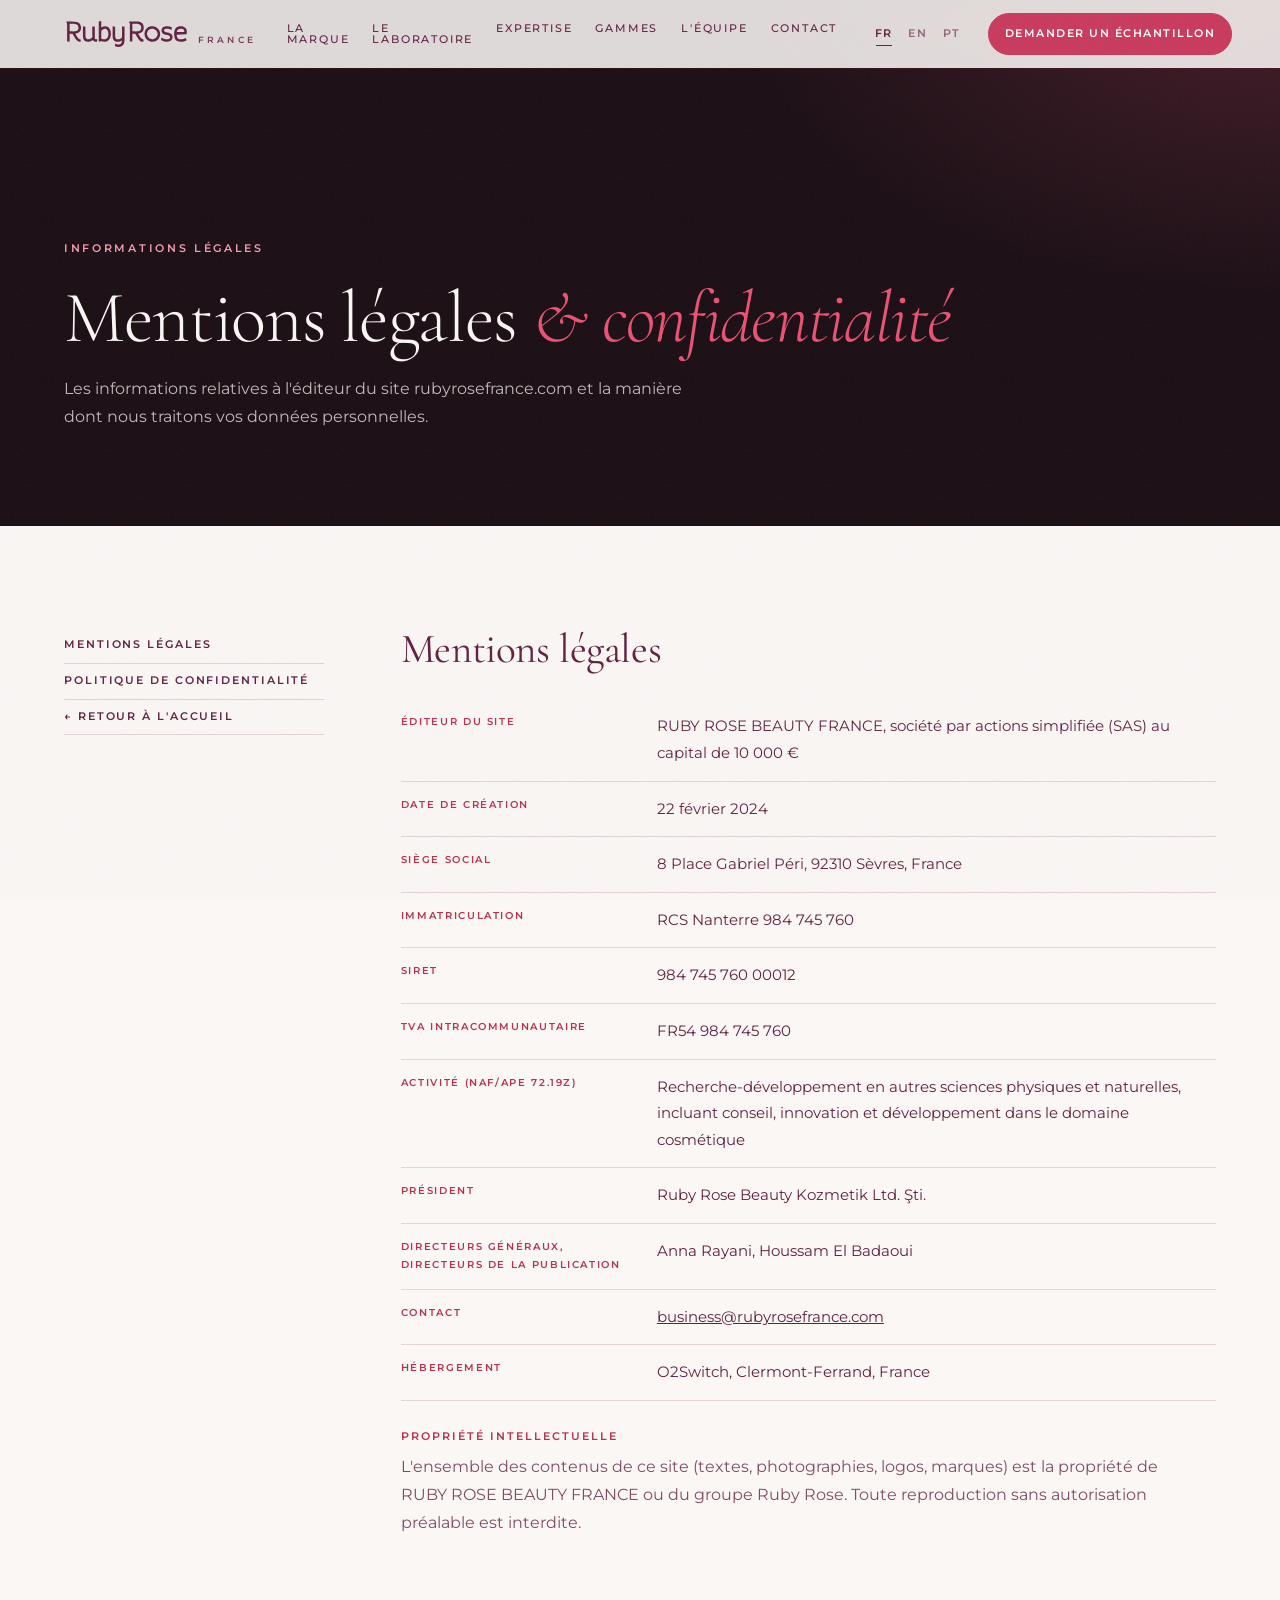
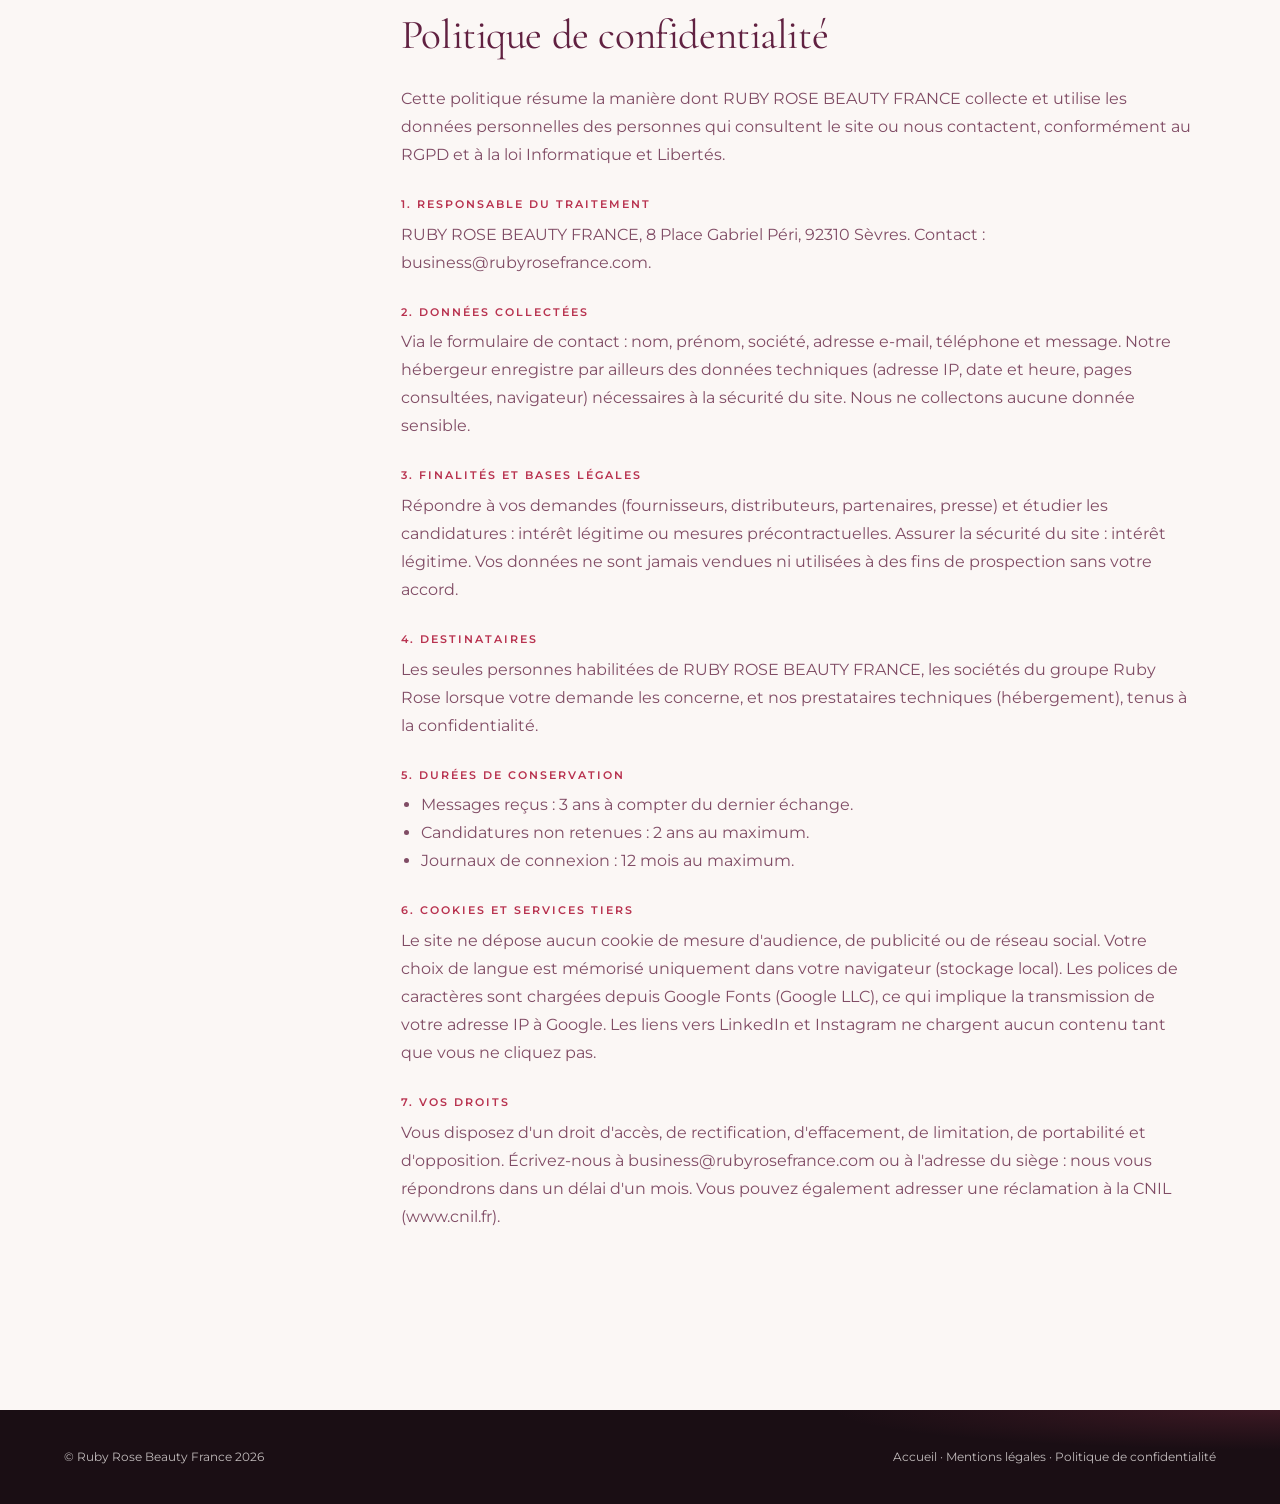
==== rubyrose-site/mentions-legales.html @ e25e4b6f "Ruby Rose France için premium, çok dilli tanıtım sitesi eklendi - Tek sayfa, uzun kaydırmalı ana say" ====
<!doctype html>
<html lang="fr">
<head>
<meta charset="utf-8">
<meta name="viewport" content="width=device-width, initial-scale=1">
<title data-i18n="lg.metaTitle">Mentions légales &amp; confidentialité — Ruby Rose France</title>
<meta name="description" data-i18n-attr="content:lg.metaDesc" content="Mentions légales et politique de confidentialité de RUBY ROSE BEAUTY FRANCE SAS, 8 Place Gabriel Péri, 92310 Sèvres.">
<meta name="theme-color" content="#1A0E14">
<link rel="icon" type="image/png" href="assets/img/favicon.png">
<link rel="preconnect" href="https://fonts.googleapis.com">
<link rel="preconnect" href="https://fonts.gstatic.com" crossorigin>
<link rel="stylesheet" href="https://fonts.googleapis.com/css2?family=Cormorant+Garamond:ital,wght@0,300;0,400;0,500;1,300;1,400;1,500&amp;family=Montserrat:wght@400;500;600;700&amp;display=swap">
<link rel="stylesheet" href="assets/css/style.css">
<script>document.documentElement.classList.add('js','is-loaded')</script>
<script defer src="assets/js/main.js"></script>
</head>
<body class="page-legal">
<a class="skip" href="#main" data-i18n="ui.skip">Aller au contenu</a>
<div class="progress" aria-hidden="true"><span></span></div>

<header class="nav is-solid" id="nav">
  <div class="nav__inner">
    <a class="nav__logo" href="index.html" aria-label="Ruby Rose France — accueil" data-i18n-attr="aria-label:ui.home">
      <span class="logo" aria-hidden="true"></span><span class="nav__fr">France</span>
    </a>
    <nav class="nav__links" aria-label="Navigation principale" data-i18n-attr="aria-label:ui.mainnav">
      <ul>
        <li><a href="index.html#marque" data-i18n="nav.brand">La marque</a></li>
        <li><a href="index.html#laboratoire" data-i18n="nav.lab">Le laboratoire</a></li>
        <li><a href="index.html#expertise" data-i18n="nav.expertise">Expertise</a></li>
        <li><a href="index.html#classic" data-i18n="nav.ranges">Gammes</a></li>
        <li><a href="index.html#equipe" data-i18n="nav.team">L'équipe</a></li>
        <li><a href="index.html#contact" data-i18n="nav.contact">Contact</a></li>
      </ul>
    </nav>
    <div class="nav__tools">
      <div class="lang" role="group" aria-label="Langue" data-i18n-attr="aria-label:ui.lang">
        <button type="button" data-lang="fr" aria-pressed="true" lang="fr">FR</button>
        <button type="button" data-lang="en" aria-pressed="false" lang="en">EN</button>
        <button type="button" data-lang="pt" aria-pressed="false" lang="pt">PT</button>
      </div>
      <a class="btn btn--sm nav__cta" href="index.html#contact"><span data-i18n="nav.cta">Demander un échantillon</span></a>
      <button class="burger" type="button" aria-expanded="false" aria-controls="menu" aria-label="Ouvrir le menu" data-i18n-attr="aria-label:ui.open"><span></span><span></span></button>
    </div>
  </div>
</header>

<div class="menu" id="menu" aria-label="Menu" role="dialog" aria-modal="true">
  <div class="menu__inner">
    <ol class="menu__links">
      <li><a href="index.html#marque"><small>01</small><span data-i18n="nav.brand">La marque</span></a></li>
      <li><a href="index.html#laboratoire"><small>02</small><span data-i18n="nav.lab">Le laboratoire</span></a></li>
      <li><a href="index.html#expertise"><small>03</small><span data-i18n="nav.expertise">Expertise</span></a></li>
      <li><a href="index.html#classic"><small>04</small><span data-i18n="nav.ranges">Gammes</span></a></li>
      <li><a href="index.html#equipe"><small>05</small><span data-i18n="nav.team">L'équipe</span></a></li>
      <li><a href="index.html#contact"><small>06</small><span data-i18n="nav.contact">Contact</span></a></li>
    </ol>
    <div class="menu__foot">
      <div class="lang lang--menu" role="group" aria-label="Langue" data-i18n-attr="aria-label:ui.lang">
        <button type="button" data-lang="fr" aria-pressed="true" lang="fr">FR</button>
        <button type="button" data-lang="en" aria-pressed="false" lang="en">EN</button>
        <button type="button" data-lang="pt" aria-pressed="false" lang="pt">PT</button>
      </div>
      <p class="menu__addr">8 Place Gabriel Péri, 92310 Sèvres<br><a href="mailto:business@rubyrosefrance.com">business@rubyrosefrance.com</a></p>
    </div>
  </div>
</div>

<main id="main">
  <section class="legal-hero" aria-labelledby="lg-title">
    <div class="container">
      <p class="eyebrow eyebrow--light" data-i18n="lg.eyebrow">Informations légales</p>
      <h1 class="h2" id="lg-title" data-i18n="lg.title">Mentions légales <em>&amp; confidentialité</em></h1>
      <p data-i18n="lg.intro">Les informations relatives à l'éditeur du site rubyrosefrance.com et la manière dont nous traitons vos données personnelles.</p>
    </div>
  </section>

  <div class="container legal">
    <nav class="legal__toc" aria-label="Sommaire" data-i18n-attr="aria-label:lg.toc">
      <a href="#mentions" data-i18n="lg.s1">Mentions légales</a>
      <a href="#confidentialite" data-i18n="lg.s2">Politique de confidentialité</a>
      <a href="index.html" data-i18n="lg.back">← Retour à l'accueil</a>
    </nav>
    <div class="legal__body">
      <section id="mentions" aria-labelledby="h-mentions">
        <h2 class="h3" id="h-mentions" data-i18n="lg.s1">Mentions légales</h2>
        <dl class="legal-dl">
          <div><dt data-i18n="lg.k.publisher">Éditeur du site</dt><dd data-i18n="lg.v.publisher">RUBY ROSE BEAUTY FRANCE, société par actions simplifiée (SAS) au capital de 10 000 €</dd></div>
          <div><dt data-i18n="lg.k.created">Date de création</dt><dd data-i18n="lg.v.created">22 février 2024</dd></div>
          <div><dt data-i18n="lg.k.hq">Siège social</dt><dd>8 Place Gabriel Péri, 92310 Sèvres, France</dd></div>
          <div><dt data-i18n="lg.k.rcs">Immatriculation</dt><dd data-i18n="lg.v.rcs">RCS Nanterre 984 745 760</dd></div>
          <div><dt>SIRET</dt><dd>984 745 760 00012</dd></div>
          <div><dt data-i18n="lg.k.vat">TVA intracommunautaire</dt><dd>FR54 984 745 760</dd></div>
          <div><dt data-i18n="lg.k.naf">Activité (NAF/APE 72.19Z)</dt><dd data-i18n="lg.v.naf">Recherche-développement en autres sciences physiques et naturelles, incluant conseil, innovation et développement dans le domaine cosmétique</dd></div>
          <div><dt data-i18n="lg.k.pres">Président</dt><dd>Ruby Rose Beauty Kozmetik Ltd. Şti.</dd></div>
          <div><dt data-i18n="lg.k.dir">Directeurs généraux, directeurs de la publication</dt><dd>Anna Rayani, Houssam El Badaoui</dd></div>
          <div><dt data-i18n="lg.k.contact">Contact</dt><dd><a href="mailto:business@rubyrosefrance.com">business@rubyrosefrance.com</a></dd></div>
          <div><dt data-i18n="lg.k.host">Hébergement</dt><dd>O2Switch, Clermont-Ferrand, France</dd></div>
        </dl>
        <h3 data-i18n="lg.ip.t">Propriété intellectuelle</h3>
        <p data-i18n="lg.ip">L'ensemble des contenus de ce site (textes, photographies, logos, marques) est la propriété de RUBY ROSE BEAUTY FRANCE ou du groupe Ruby Rose. Toute reproduction sans autorisation préalable est interdite.</p>
      </section>

      <section id="confidentialite" aria-labelledby="h-privacy">
        <h2 class="h3" id="h-privacy" data-i18n="lg.s2">Politique de confidentialité</h2>
        <p data-i18n="lg.p.intro">Cette politique résume la manière dont RUBY ROSE BEAUTY FRANCE collecte et utilise les données personnelles des personnes qui consultent le site ou nous contactent, conformément au RGPD et à la loi Informatique et Libertés.</p>
        <h3 data-i18n="lg.p1.t">1. Responsable du traitement</h3>
        <p data-i18n="lg.p1">RUBY ROSE BEAUTY FRANCE, 8 Place Gabriel Péri, 92310 Sèvres. Contact&nbsp;: business@rubyrosefrance.com.</p>
        <h3 data-i18n="lg.p2.t">2. Données collectées</h3>
        <p data-i18n="lg.p2">Via le formulaire de contact&nbsp;: nom, prénom, société, adresse e-mail, téléphone et message. Notre hébergeur enregistre par ailleurs des données techniques (adresse IP, date et heure, pages consultées, navigateur) nécessaires à la sécurité du site. Nous ne collectons aucune donnée sensible.</p>
        <h3 data-i18n="lg.p3.t">3. Finalités et bases légales</h3>
        <p data-i18n="lg.p3">Répondre à vos demandes (fournisseurs, distributeurs, partenaires, presse) et étudier les candidatures&nbsp;: intérêt légitime ou mesures précontractuelles. Assurer la sécurité du site&nbsp;: intérêt légitime. Vos données ne sont jamais vendues ni utilisées à des fins de prospection sans votre accord.</p>
        <h3 data-i18n="lg.p4.t">4. Destinataires</h3>
        <p data-i18n="lg.p4">Les seules personnes habilitées de RUBY ROSE BEAUTY FRANCE, les sociétés du groupe Ruby Rose lorsque votre demande les concerne, et nos prestataires techniques (hébergement), tenus à la confidentialité.</p>
        <h3 data-i18n="lg.p5.t">5. Durées de conservation</h3>
        <ul>
          <li data-i18n="lg.p5a">Messages reçus&nbsp;: 3 ans à compter du dernier échange.</li>
          <li data-i18n="lg.p5b">Candidatures non retenues&nbsp;: 2 ans au maximum.</li>
          <li data-i18n="lg.p5c">Journaux de connexion&nbsp;: 12 mois au maximum.</li>
        </ul>
        <h3 data-i18n="lg.p6.t">6. Cookies et services tiers</h3>
        <p data-i18n="lg.p6">Le site ne dépose aucun cookie de mesure d'audience, de publicité ou de réseau social. Votre choix de langue est mémorisé uniquement dans votre navigateur (stockage local). Les polices de caractères sont chargées depuis Google Fonts (Google LLC), ce qui implique la transmission de votre adresse IP à Google. Les liens vers LinkedIn et Instagram ne chargent aucun contenu tant que vous ne cliquez pas.</p>
        <h3 data-i18n="lg.p7.t">7. Vos droits</h3>
        <p data-i18n="lg.p7">Vous disposez d'un droit d'accès, de rectification, d'effacement, de limitation, de portabilité et d'opposition. Écrivez-nous à business@rubyrosefrance.com ou à l'adresse du siège&nbsp;: nous vous répondrons dans un délai d'un mois. Vous pouvez également adresser une réclamation à la CNIL (www.cnil.fr).</p>
      </section>
    </div>
  </div>
</main>

<footer class="footer footer--min dark">
  <div class="container">
    <div class="footer__legal">
      <p>© Ruby Rose Beauty France 2026</p>
      <p><a href="index.html" data-i18n="lg.home">Accueil</a> · <a href="#mentions" data-i18n="ft.legal">Mentions légales</a> · <a href="#confidentialite" data-i18n="ct.privacy">Politique de confidentialité</a></p>
    </div>
  </div>
</footer>

<script type="application/json" id="i18n">
{"fr":{"ui.close":"Fermer le menu"},"en":{"ui.skip":"Skip to content","ui.home":"Ruby Rose France — home","ui.mainnav":"Main navigation","ui.lang":"Language","ui.open":"Open menu","ui.close":"Close menu","nav.brand":"The brand","nav.lab":"The laboratory","nav.expertise":"Expertise","nav.ranges":"Ranges","nav.team":"The team","nav.contact":"Contact","nav.cta":"Request a sample","ft.legal":"Legal notice","ct.privacy":"Privacy policy","lg.metaTitle":"Legal notice & privacy — Ruby Rose France","lg.metaDesc":"Legal notice and privacy policy of RUBY ROSE BEAUTY FRANCE SAS, 8 Place Gabriel Péri, 92310 Sèvres, France.","lg.eyebrow":"Legal information","lg.title":"Legal notice <em>&amp; privacy<\/em>","lg.intro":"Information about the publisher of rubyrosefrance.com and how we process your personal data.","lg.toc":"Contents","lg.s1":"Legal notice","lg.s2":"Privacy policy","lg.back":"← Back to home","lg.home":"Home","lg.k.publisher":"Website publisher","lg.v.publisher":"RUBY ROSE BEAUTY FRANCE, simplified joint-stock company (SAS) with share capital of €10,000","lg.k.created":"Date of incorporation","lg.v.created":"22 February 2024","lg.k.hq":"Registered office","lg.k.rcs":"Registration","lg.v.rcs":"Nanterre Trade and Companies Register (RCS) 984 745 760","lg.k.vat":"EU VAT number","lg.k.naf":"Activity (NAF/APE 72.19Z)","lg.v.naf":"Research and development in other physical and natural sciences, including consulting, innovation and development in the cosmetics field","lg.k.pres":"President","lg.k.dir":"Managing directors, publication directors","lg.k.contact":"Contact","lg.k.host":"Hosting","lg.ip.t":"Intellectual property","lg.ip":"All content on this website (texts, photographs, logos, trademarks) is the property of RUBY ROSE BEAUTY FRANCE or the Ruby Rose group. Any reproduction without prior authorisation is prohibited.","lg.p.intro":"This policy summarises how RUBY ROSE BEAUTY FRANCE collects and uses the personal data of people who visit the website or contact us, in accordance with the GDPR and the French Data Protection Act.","lg.p1.t":"1. Data controller","lg.p1":"RUBY ROSE BEAUTY FRANCE, 8 Place Gabriel Péri, 92310 Sèvres, France. Contact: business@rubyrosefrance.com.","lg.p2.t":"2. Data collected","lg.p2":"Through the contact form: last name, first name, company, email address, phone number and message. Our host also records technical data (IP address, date and time, pages viewed, browser) needed for website security. We do not collect any sensitive data.","lg.p3.t":"3. Purposes and legal bases","lg.p3":"Answering your enquiries (suppliers, distributors, partners, press) and reviewing applications: legitimate interest or pre-contractual measures. Keeping the website secure: legitimate interest. Your data is never sold or used for marketing without your consent.","lg.p4.t":"4. Recipients","lg.p4":"Only authorised staff of RUBY ROSE BEAUTY FRANCE, Ruby Rose group companies when your enquiry concerns them, and our technical service providers (hosting), all bound by confidentiality.","lg.p5.t":"5. Retention periods","lg.p5a":"Messages received: 3 years from our last exchange.","lg.p5b":"Unsuccessful applications: 2 years maximum.","lg.p5c":"Connection logs: 12 months maximum.","lg.p6.t":"6. Cookies and third-party services","lg.p6":"The website sets no analytics, advertising or social-media cookies. Your language choice is stored only in your browser (local storage). Fonts are loaded from Google Fonts (Google LLC), which means your IP address is sent to Google. Links to LinkedIn and Instagram load no content until you click them.","lg.p7.t":"7. Your rights","lg.p7":"You have the right to access, rectify, erase, restrict, port and object to the processing of your data. Write to us at business@rubyrosefrance.com or at our registered office: we will reply within one month. You may also lodge a complaint with the CNIL (www.cnil.fr)."},"pt":{"ui.skip":"Ir para o conteúdo","ui.home":"Ruby Rose France — início","ui.mainnav":"Navegação principal","ui.lang":"Idioma","ui.open":"Abrir o menu","ui.close":"Fechar o menu","nav.brand":"A marca","nav.lab":"O laboratório","nav.expertise":"Expertise","nav.ranges":"Linhas","nav.team":"A equipe","nav.contact":"Contato","nav.cta":"Solicitar uma amostra","ft.legal":"Aviso legal","ct.privacy":"Política de privacidade","lg.metaTitle":"Aviso legal e privacidade — Ruby Rose France","lg.metaDesc":"Aviso legal e política de privacidade da RUBY ROSE BEAUTY FRANCE SAS, 8 Place Gabriel Péri, 92310 Sèvres, França.","lg.eyebrow":"Informações legais","lg.title":"Aviso legal <em>&amp; privacidade<\/em>","lg.intro":"Informações sobre o editor do site rubyrosefrance.com e sobre como tratamos seus dados pessoais.","lg.toc":"Sumário","lg.s1":"Aviso legal","lg.s2":"Política de privacidade","lg.back":"← Voltar ao início","lg.home":"Início","lg.k.publisher":"Editor do site","lg.v.publisher":"RUBY ROSE BEAUTY FRANCE, sociedade por ações simplificada (SAS) com capital social de 10.000 €","lg.k.created":"Data de constituição","lg.v.created":"22 de fevereiro de 2024","lg.k.hq":"Sede social","lg.k.rcs":"Registro","lg.v.rcs":"RCS de Nanterre 984 745 760","lg.k.vat":"IVA intracomunitário","lg.k.naf":"Atividade (NAF/APE 72.19Z)","lg.v.naf":"Pesquisa e desenvolvimento em outras ciências físicas e naturais, incluindo consultoria, inovação e desenvolvimento na área cosmética","lg.k.pres":"Presidente","lg.k.dir":"Diretores-gerais, diretores de publicação","lg.k.contact":"Contato","lg.k.host":"Hospedagem","lg.ip.t":"Propriedade intelectual","lg.ip":"Todo o conteúdo deste site (textos, fotografias, logotipos, marcas) é de propriedade da RUBY ROSE BEAUTY FRANCE ou do grupo Ruby Rose. É proibida qualquer reprodução sem autorização prévia.","lg.p.intro":"Esta política resume como a RUBY ROSE BEAUTY FRANCE coleta e utiliza os dados pessoais das pessoas que visitam o site ou entram em contato conosco, em conformidade com o RGPD e a lei francesa de proteção de dados.","lg.p1.t":"1. Controlador dos dados","lg.p1":"RUBY ROSE BEAUTY FRANCE, 8 Place Gabriel Péri, 92310 Sèvres, França. Contato: business@rubyrosefrance.com.","lg.p2.t":"2. Dados coletados","lg.p2":"Pelo formulário de contato: sobrenome, nome, empresa, e-mail, telefone e mensagem. Nosso provedor de hospedagem também registra dados técnicos (endereço IP, data e hora, páginas visitadas, navegador) necessários à segurança do site. Não coletamos nenhum dado sensível.","lg.p3.t":"3. Finalidades e bases legais","lg.p3":"Responder às suas solicitações (fornecedores, distribuidores, parceiros, imprensa) e analisar candidaturas: interesse legítimo ou medidas pré-contratuais. Garantir a segurança do site: interesse legítimo. Seus dados nunca são vendidos nem usados para prospecção sem o seu consentimento.","lg.p4.t":"4. Destinatários","lg.p4":"Apenas as pessoas autorizadas da RUBY ROSE BEAUTY FRANCE, as empresas do grupo Ruby Rose quando a sua solicitação lhes disser respeito e nossos prestadores técnicos (hospedagem), sujeitos à confidencialidade.","lg.p5.t":"5. Prazos de conservação","lg.p5a":"Mensagens recebidas: 3 anos a partir da última troca.","lg.p5b":"Candidaturas não selecionadas: no máximo 2 anos.","lg.p5c":"Registros de conexão: no máximo 12 meses.","lg.p6.t":"6. Cookies e serviços de terceiros","lg.p6":"O site não utiliza cookies de medição de audiência, publicidade ou redes sociais. Sua escolha de idioma fica salva apenas no seu navegador (armazenamento local). As fontes são carregadas do Google Fonts (Google LLC), o que implica o envio do seu endereço IP ao Google. Os links para o LinkedIn e o Instagram não carregam nenhum conteúdo até que você clique.","lg.p7.t":"7. Seus direitos","lg.p7":"Você tem direito de acesso, retificação, exclusão, limitação, portabilidade e oposição. Escreva para business@rubyrosefrance.com ou para o endereço da sede: responderemos em até um mês. Você também pode apresentar uma reclamação à CNIL (www.cnil.fr)."}}
</script>
</body>
</html>
---- rubyrose-site/assets/css/style.css ----
/* Ruby Rose France — Le laboratoire de la couleur */
:root{
  --ivory:#FBF7F5;--paper:#fff;--blush:#F3DFE4;--blush-2:#FBF6F7;
  --plum:#612141;--night:#1A0E14;--rose:#EA5174;--rose-d:#C93A5E;--rose-dd:#B8324F;--rose-l:#F59AB0;--gold:#D8B48F;
  --ink:#612141;--ink-soft:#804C65;--line:rgba(97,33,65,.16);
  --on-dark:#FBF7F5;--on-dark-soft:rgba(251,247,245,.74);--line-dark:rgba(251,247,245,.16);
  --serif:"Cormorant Garamond","Cormorant",Georgia,"Times New Roman",serif;
  --sans:Montserrat,"Helvetica Neue",Arial,system-ui,sans-serif;
  --ease:cubic-bezier(.16,1,.3,1);--ease-io:cubic-bezier(.76,0,.24,1);
  --gut:clamp(20px,5vw,72px);--nav-h:84px;
  --shade:#D6A07B;
}
*,*::before,*::after{box-sizing:border-box}
html{font-variant-numeric:lining-nums;-webkit-text-size-adjust:100%;scroll-behavior:smooth;scroll-padding-top:72px}
body{margin:0;background:var(--ivory);color:var(--ink);font:400 1rem/1.75 var(--sans);-webkit-font-smoothing:antialiased;text-rendering:optimizeLegibility;overflow-x:hidden}
html.menu-open body{overflow:hidden}
img{display:block;max-width:100%;height:auto}
a{color:inherit}
p{margin:0 0 1.1em}
h1,h2,h3,h4{margin:0;font-weight:400}
ul,ol{margin:0;padding:0;list-style:none}
dl,dd,figure,blockquote{margin:0}
button{font:inherit;color:inherit;cursor:pointer}
::selection{background:var(--rose);color:#fff}
:focus-visible{outline:2px solid var(--rose-d);outline-offset:3px;border-radius:2px}
.dark :focus-visible,.plum :focus-visible,.hero :focus-visible,.menu :focus-visible,.nav:not(.is-solid) :focus-visible{outline-color:var(--rose-l)}
body::after{content:"";position:fixed;inset:0;pointer-events:none;z-index:95;opacity:.05;background-image:url("data:image/svg+xml,%3Csvg xmlns='http://www.w3.org/2000/svg' width='160' height='160'%3E%3Cfilter id='n'%3E%3CfeTurbulence type='fractalNoise' baseFrequency='.9' numOctaves='2' stitchTiles='stitch'/%3E%3C/filter%3E%3Crect width='100%25' height='100%25' filter='url(%23n)'/%3E%3C/svg%3E")}

.skip{position:fixed;left:16px;top:-80px;z-index:200;background:var(--plum);color:#fff;padding:12px 18px;font-weight:600;font-size:.85rem;text-decoration:none;transition:top .2s}
.skip:focus{top:16px}
.container{width:100%;max-width:1520px;margin-inline:auto;padding-inline:var(--gut)}
.section{padding-block:clamp(96px,12vw,190px)}
.section,.ranges,.footer,.marquee{overflow-x:clip}
.dark{background:var(--night);color:var(--on-dark)}
.plum{background:var(--plum);color:var(--on-dark)}
.dark p,.plum p{color:var(--on-dark-soft)}

/* Type */
.h2{font-family:var(--serif);font-weight:300;font-size:clamp(2.5rem,1.2rem + 4.2vw,5.6rem);line-height:1;letter-spacing:-.018em}
.h3{font-family:var(--serif);font-weight:400;font-size:clamp(1.8rem,1.3rem + 1.6vw,2.9rem);line-height:1.05;letter-spacing:-.01em}
.h2 em,.h3 em,.hero__title em,.footer__claim em{font-style:italic;color:var(--rose)}
.plum .h2 em,.plum .h3 em{color:var(--rose-l)}
.lead{font-size:clamp(1.05rem,.98rem + .35vw,1.24rem);line-height:1.7;color:var(--ink)}
.dark .lead,.plum .lead{color:var(--on-dark)}
.small{font-size:.86rem;color:var(--ink-soft)}
.eyebrow{display:flex;align-items:center;flex-wrap:wrap;gap:.9em;margin:0 0 1.6rem;font:600 .7rem/1.5 var(--sans);letter-spacing:.24em;text-transform:uppercase;color:var(--rose-d)}
.eyebrow .num{display:inline-flex;align-items:center;gap:.9em;font-variant-numeric:tabular-nums}
.eyebrow .num::after{content:"";width:34px;height:1px;background:currentColor;opacity:.6}
.eyebrow--light,.dark .eyebrow,.plum .eyebrow{color:var(--rose-l)}
.split-head{display:grid;grid-template-columns:1.1fr .9fr;gap:clamp(28px,6vw,120px);align-items:end;margin-bottom:clamp(56px,7vw,112px)}
.split-head .lead{margin-bottom:1em}
.h2+.lead{margin-top:1.6rem}
.split-head p:last-child{margin-bottom:0}
.cap{display:flex;justify-content:space-between;gap:1rem;padding-top:12px;font:600 .64rem/1.4 var(--sans);letter-spacing:.2em;text-transform:uppercase;color:var(--ink-soft)}
.cap span:first-child{color:var(--rose-d)}
.cap--light{color:var(--on-dark-soft)}.cap--light span:first-child{color:var(--rose-l)}
.pframe{overflow:hidden;position:relative}
.pframe img{width:100%;height:100%;object-fit:cover;transform:scale(1.14)}

/* Buttons */
.btn{--mx:0px;--my:0px;position:relative;display:inline-flex;align-items:center;justify-content:center;gap:.8em;min-height:52px;padding:1em 1.9em;border:1px solid var(--rose-d);border-radius:999px;background:var(--rose-d);color:#fff;font:600 .78rem/1.2 var(--sans);letter-spacing:.14em;text-transform:uppercase;text-decoration:none;overflow:hidden;isolation:isolate;transform:translate(var(--mx),var(--my));transition:transform .5s var(--ease),color .4s,border-color .4s,background-color .4s;white-space:nowrap}
.btn::before{content:"";position:absolute;inset:0;z-index:-1;background:var(--plum);border-radius:inherit;transform:translateY(102%);transition:transform .6s var(--ease)}
.btn:hover::before,.btn:focus-visible::before{transform:none}
.btn:hover{border-color:var(--plum)}
.btn .i{width:18px;height:18px;transition:transform .5s var(--ease)}
.btn:hover .i{transform:translateX(4px)}
.btn--sm{min-height:42px;padding:.8em 1.4em;font-size:.68rem}
.btn--ghost{background:transparent;color:var(--ink);border-color:currentColor}
.btn--onDark{color:var(--on-dark)}
.btn--ghost.btn--onDark::before{background:var(--ivory)}
.btn--ghost.btn--onDark:hover{color:var(--plum);border-color:var(--ivory)}
.btn--light{background:var(--ivory);color:var(--plum);border-color:var(--ivory)}
.btn--light::before{background:var(--rose-d)}
.btn--light:hover{color:#fff;border-color:var(--rose-d)}
.dark .btn::before,.plum .btn:not(.btn--light)::before{background:var(--rose-dd)}
.i{fill:none;stroke:currentColor;stroke-width:1.6;stroke-linecap:round;stroke-linejoin:round;flex:none}
.link{display:inline-flex;align-items:center;gap:.6em;font:600 .72rem/1.4 var(--sans);letter-spacing:.16em;text-transform:uppercase;text-decoration:none;padding:6px 0;background:linear-gradient(currentColor,currentColor) 0 100%/100% 1px no-repeat;transition:background-size .5s var(--ease)}
.link:hover{background-size:0 1px;background-position:100% 100%}
.link .i{width:16px;height:16px}

/* Preloader */
.preloader{position:fixed;inset:0;z-index:150;display:grid;place-items:center;background:var(--night);color:var(--ivory);clip-path:inset(0 0 0 0);transition:clip-path 1s var(--ease-io),visibility 0s 1s;animation:pl-safety 0s 3.2s forwards}
html:not(.js) .preloader{display:none}
html.is-loaded .preloader{clip-path:inset(0 0 100% 0);visibility:hidden}
.preloader__bloom{position:absolute;width:46vmin;aspect-ratio:1;border-radius:50%;background:radial-gradient(circle,var(--rose) 0%,rgba(234,81,116,.5) 35%,rgba(97,33,65,0) 70%);filter:blur(10px);transform:scale(0);animation:bloom 1.1s var(--ease) .1s forwards}
.preloader__mono{position:relative;width:min(220px,50vw);overflow:visible}
.preloader__mono text{font:italic 300 104px var(--serif);fill:transparent;stroke:var(--ivory);stroke-width:1;stroke-dasharray:420;stroke-dashoffset:420;animation:draw .9s var(--ease) forwards,fillin .4s .65s forwards}
.preloader__label{position:absolute;bottom:12vh;margin:0;font:600 .66rem var(--sans);letter-spacing:.4em;text-transform:uppercase;opacity:0;animation:fade .6s .3s forwards}
@keyframes bloom{to{transform:scale(1)}}
@keyframes draw{to{stroke-dashoffset:0}}
@keyframes fillin{to{fill:var(--ivory)}}
@keyframes fade{to{opacity:.75}}
@keyframes pl-safety{to{visibility:hidden;opacity:0}}

.progress{position:fixed;inset:0 0 auto;height:2px;z-index:80;pointer-events:none}
.progress span{display:block;height:100%;background:linear-gradient(90deg,var(--rose),var(--rose-l));transform-origin:0 50%;transform:scaleX(var(--p,0))}

/* Nav */
.nav{position:fixed;inset:0 0 auto;z-index:70;color:var(--on-dark);transition:background-color .5s,color .5s,box-shadow .5s,transform .5s var(--ease)}
.nav__inner{display:flex;align-items:center;gap:clamp(16px,2.4vw,40px);height:var(--nav-h);max-width:1520px;margin-inline:auto;padding-inline:var(--gut);transition:height .5s var(--ease)}
.nav.is-solid{background:rgba(251,247,245,.88);-webkit-backdrop-filter:blur(16px) saturate(1.4);backdrop-filter:blur(16px) saturate(1.4);color:var(--plum);box-shadow:0 1px 0 var(--line)}
.nav.is-solid .nav__inner{height:68px}
html.menu-open .nav{background:transparent;color:var(--on-dark);box-shadow:none;-webkit-backdrop-filter:none;backdrop-filter:none}
.nav__logo{display:flex;align-items:flex-end;gap:10px;text-decoration:none;flex:none;padding:6px 0}
.logo{display:block;width:124px;aspect-ratio:324/70;background:currentColor;-webkit-mask:url(../img/logo-white.svg) center/contain no-repeat;mask:url(../img/logo-white.svg) center/contain no-repeat}
.nav__fr{font:600 .58rem/1 var(--sans);letter-spacing:.34em;text-transform:uppercase;padding-bottom:3px;opacity:.85}
.nav__links{margin-left:auto}
.nav__links ul{display:flex;gap:clamp(14px,1.8vw,32px)}
.nav__links a{position:relative;display:block;padding:8px 0;font:500 .7rem/1 var(--sans);letter-spacing:.16em;text-transform:uppercase;text-decoration:none}
.nav__links a::after{content:"";position:absolute;left:0;right:0;bottom:2px;height:1px;background:currentColor;transform:scaleX(0);transform-origin:right;transition:transform .5s var(--ease)}
.nav__links a:hover::after,.nav__links a[aria-current="true"]::after{transform:scaleX(1);transform-origin:left}
.nav__tools{display:flex;align-items:center;gap:clamp(12px,1.6vw,24px)}
.lang{display:flex;gap:2px}
.lang button{background:none;border:0;padding:8px 6px;font:600 .66rem/1 var(--sans);letter-spacing:.14em;opacity:.62;position:relative;min-width:32px;min-height:32px}
.lang button[aria-pressed="true"]{opacity:1}
.lang button[aria-pressed="true"]::after{content:"";position:absolute;left:8px;right:8px;bottom:4px;height:1px;background:currentColor}
.lang button:hover{opacity:1}
.nav:not(.is-solid) .nav__cta{background:transparent;border-color:rgba(251,247,245,.6)}
.nav:not(.is-solid) .nav__cta::before{background:var(--rose-d)}
html.menu-open .nav__cta{opacity:0;pointer-events:none}
.burger{display:none;position:relative;width:46px;height:46px;border:1px solid currentColor;border-radius:50%;background:transparent;flex:none}
.burger span{position:absolute;left:13px;right:13px;height:1.5px;background:currentColor;transition:transform .5s var(--ease)}
.burger span:first-child{top:18px}.burger span:last-child{top:26px}
.burger[aria-expanded="true"] span:first-child{transform:translateY(4px) rotate(45deg)}
.burger[aria-expanded="true"] span:last-child{transform:translateY(-4px) rotate(-45deg)}

.menu{position:fixed;inset:0;z-index:65;background:var(--night);color:var(--on-dark);visibility:hidden;clip-path:circle(0% at calc(100% - 44px) 42px);transition:clip-path .9s var(--ease-io),visibility 0s .9s;overflow-y:auto}
.menu.is-open{visibility:visible;clip-path:circle(150% at calc(100% - 44px) 42px);transition:clip-path .9s var(--ease-io),visibility 0s}
.menu__inner{min-height:100%;display:flex;flex-direction:column;justify-content:space-between;gap:40px;padding:110px var(--gut) 40px;background:radial-gradient(70% 50% at 100% 0%,rgba(234,81,116,.22),transparent 70%)}
.menu__links li{border-bottom:1px solid var(--line-dark);overflow:hidden}
.menu__links a{display:flex;align-items:baseline;gap:18px;padding:14px 0;font:300 clamp(2.2rem,9vw,4.4rem)/1.05 var(--serif);text-decoration:none;transform:translateY(100%);transition:transform .8s var(--ease),color .3s}
.menu__links a:hover{color:var(--rose-l)}
.menu__links small{font:600 .66rem var(--sans);letter-spacing:.2em;color:var(--rose-l)}
.menu.is-open .menu__links a{transform:none}
.menu.is-open li:nth-child(2) a{transition-delay:.05s}.menu.is-open li:nth-child(3) a{transition-delay:.1s}.menu.is-open li:nth-child(4) a{transition-delay:.15s}.menu.is-open li:nth-child(5) a{transition-delay:.2s}.menu.is-open li:nth-child(6) a{transition-delay:.25s}
.menu__foot{display:flex;flex-wrap:wrap;align-items:center;justify-content:space-between;gap:20px}
.menu__addr{font-size:.84rem;color:var(--on-dark-soft);margin:0;width:100%}
.lang--menu button{font-size:.8rem;min-width:44px;min-height:44px}

/* Hero */
.hero{position:relative;height:100vh;height:100svh;min-height:640px;overflow:hidden;background:var(--night);color:var(--on-dark)}
.hero__media{position:absolute;inset:-10% 0;will-change:transform}
.hero__media img{width:100%;height:100%;object-fit:cover;object-position:60% 50%;animation:kenburns 24s ease-in-out infinite alternate}
@keyframes kenburns{from{transform:scale(1.16) translateX(1.5%)}to{transform:scale(1.02)}}
.hero__veil{position:absolute;inset:0;background:linear-gradient(90deg,rgba(26,14,20,.9) 0%,rgba(26,14,20,.62) 42%,rgba(26,14,20,.12) 78%),linear-gradient(0deg,rgba(26,14,20,.92) 0%,rgba(26,14,20,0) 52%),linear-gradient(180deg,rgba(26,14,20,.5),rgba(26,14,20,0) 22%)}
.hero__content{position:relative;z-index:2;height:100%;display:flex;flex-direction:column;justify-content:flex-end;padding-top:120px;padding-bottom:clamp(36px,7vh,88px)}
.hero__title{font:300 clamp(3rem,1.2rem + 6vw,8.4rem)/.95 var(--serif);letter-spacing:-.025em;max-width:16.5ch;color:var(--ivory)}
.hero__bottom{display:flex;align-items:flex-end;justify-content:space-between;gap:32px 48px;flex-wrap:wrap;margin-top:clamp(28px,4.4vh,56px)}
.hero__lead{max-width:46ch;margin:0;color:var(--on-dark-soft);font-size:clamp(.98rem,.94rem + .2vw,1.1rem)}
.hero__ctas{display:flex;flex-wrap:wrap;gap:14px}
.hero__eyebrow,.hero__bottom{opacity:0;transform:translateY(24px);transition:opacity 1s var(--ease),transform 1.2s var(--ease)}
.hero__bottom{transition-delay:.7s}
html.is-loaded .hero__eyebrow,html.is-loaded .hero__bottom{opacity:1;transform:none}
html:not(.js) .hero__eyebrow,html:not(.js) .hero__bottom{opacity:1;transform:none}
.hero__badge{position:absolute;z-index:2;right:var(--gut);top:clamp(110px,20vh,190px);width:150px;aspect-ratio:1;display:grid;place-items:center;color:var(--ivory)}
.hero__badge svg{position:absolute;inset:0;animation:spin 22s linear infinite}
.hero__badge text{font:600 11.5px var(--sans);letter-spacing:.2em;text-transform:uppercase;fill:currentColor}
.hero__badge span{font:italic 300 2.4rem/1 var(--serif);color:var(--rose-l)}
.hero__badge::before{content:"";position:absolute;inset:34px;border:1px solid rgba(251,247,245,.35);border-radius:50%}
@keyframes spin{to{transform:rotate(360deg)}}
.hero__scroll{position:absolute;z-index:2;right:var(--gut);bottom:clamp(36px,7vh,88px);display:flex;flex-direction:column;align-items:center;gap:14px;font:600 .6rem var(--sans);letter-spacing:.3em;text-transform:uppercase;text-decoration:none;writing-mode:vertical-rl;color:var(--on-dark-soft)}
.hero__scroll i{position:relative;width:1px;height:70px;background:rgba(251,247,245,.25);overflow:hidden}
.hero__scroll i::after{content:"";position:absolute;inset:0;background:var(--ivory);animation:cue 2.2s var(--ease-io) infinite}
@keyframes cue{0%{transform:translateY(-100%)}60%,100%{transform:translateY(100%)}}
.hero .hero__ctas{padding-right:60px}

/* split text */
.w{display:inline-block;overflow:hidden;vertical-align:top;padding:0 .04em .1em;margin:0 -.04em -.1em}
.wi{display:inline-block;transform:translateY(110%) rotate(4deg);transform-origin:0 100%;transition:transform 1.3s var(--ease) calc(var(--i) * 60ms + .1s)}
.is-in .wi,html:not(.js) .wi{transform:none}

/* Marquee */
.marquee{background:var(--plum);color:var(--ivory);padding:24px 0;overflow:hidden;border-block:1px solid rgba(251,247,245,.08)}
.marquee__track{display:flex;width:max-content;animation:marquee 46s linear infinite}
.marquee__group{display:flex;align-items:center;gap:2.6rem;padding-right:2.6rem;font:italic 300 clamp(1.5rem,1rem + 1.6vw,2.6rem)/1.1 var(--serif);white-space:nowrap}
.marquee b{width:9px;height:9px;background:var(--rose-l);transform:rotate(45deg);flex:none}
@keyframes marquee{to{transform:translateX(-50%)}}

/* Reveal */
html.js [data-reveal]{opacity:0;transform:translateY(42px);transition:opacity 1.1s var(--ease),transform 1.2s var(--ease);transition-delay:var(--d,0s)}
html.js [data-reveal="mask"]{opacity:1;transform:none}
html.js [data-reveal="mask"]>.pframe,html.js [data-reveal="mask"]>img{clip-path:inset(100% 0 0 0);transition:clip-path 1.4s var(--ease-io);transition-delay:var(--d,0s)}
html.js [data-reveal].is-in{opacity:1;transform:none}
html.js [data-reveal="mask"].is-in>.pframe,html.js [data-reveal="mask"].is-in>img{clip-path:inset(0 0 0 0)}

/* Figures */
.figures{padding-block:clamp(80px,10vw,150px)}
.figures__head{display:grid;grid-template-columns:1fr 1.6fr;gap:24px 60px;align-items:end;margin-bottom:clamp(48px,6vw,90px)}
.figures__head .eyebrow{margin:0}
.figures__title{font-size:clamp(2.2rem,1.2rem + 3vw,4.4rem)}
.figures__grid{display:grid;grid-template-columns:repeat(6,1fr);border-top:1px solid var(--line)}
.fig{padding:28px clamp(12px,1.4vw,24px) 8px;border-left:1px solid var(--line)}
.fig:first-child{border-left:0;padding-left:0}
.fig__num{display:flex;align-items:baseline;margin:0 0 10px;font:300 clamp(3rem,1.6rem + 3.4vw,5.6rem)/1 var(--serif);font-variant-numeric:lining-nums tabular-nums;letter-spacing:-.03em;white-space:nowrap}
.fig__num span:first-child{font-size:.5em;color:var(--rose-d);margin-right:.06em;align-self:flex-start;margin-top:.2em}
.fig__u{font-style:italic;font-size:.62em;margin-left:.06em;color:var(--rose-d)}
.fig__label{margin:0;font:500 .74rem/1.5 var(--sans);letter-spacing:.08em;text-transform:uppercase;color:var(--ink-soft);max-width:18ch}

/* Brand */
.brand{padding-top:clamp(40px,4vw,60px)}
.brand__grid{display:grid;grid-template-columns:5fr 1fr 6fr;align-items:center}
.brand__visual{position:relative;grid-column:1}
.brand__main .pframe{aspect-ratio:4/5;border-radius:220px 220px 2px 2px}
.brand__cutout{position:absolute;width:52%;right:-28%;bottom:-6%;mix-blend-mode:multiply;transform-origin:center;pointer-events:none}
.brand__text{grid-column:3}
.brand__text .lead{margin-bottom:1.2em}
.brand__text>p:not(.lead):not(.eyebrow){color:var(--ink-soft)}
.facts{display:grid;grid-template-columns:repeat(2,1fr);margin:40px 0 44px;border-top:1px solid var(--line)}
.facts div{padding:18px 0;border-bottom:1px solid var(--line)}
.facts div:nth-child(odd){padding-right:16px}
.facts dt{font:600 .64rem/1.4 var(--sans);letter-spacing:.2em;text-transform:uppercase;color:var(--rose-d)}
.facts dd{font:400 1.7rem/1.2 var(--serif);margin-top:4px}
.quote{position:relative;padding-left:28px;border-left:1px solid var(--rose)}
.quote p{font:italic 400 clamp(1.35rem,1.1rem + .8vw,1.8rem)/1.35 var(--serif);color:var(--plum);margin-bottom:.8em}
.quote footer{font:600 .66rem/1.4 var(--sans);letter-spacing:.18em;text-transform:uppercase;color:var(--ink-soft)}

/* Lab */
.lab{background:radial-gradient(55% 45% at 92% 6%,rgba(234,81,116,.18),transparent 70%),radial-gradient(50% 40% at 0% 100%,rgba(97,33,65,.6),transparent 70%),var(--night)}
.lab__collage{display:grid;grid-template-columns:repeat(12,1fr);gap:clamp(12px,2vw,32px);margin-bottom:clamp(70px,9vw,140px)}
.lab__img .pframe{aspect-ratio:3/4;border-radius:2px}
.lab__img--a{grid-column:1/span 4}
.lab__img--b{grid-column:5/span 4;margin-top:18%}
.lab__img--c{grid-column:9/span 4;margin-top:6%}
.lab__img--b .pframe{border-radius:999px 999px 2px 2px}
.pillars{display:grid;grid-template-columns:repeat(3,1fr);gap:56px clamp(24px,4vw,64px)}
.pillars li{position:relative;padding-top:28px;border-top:1px solid var(--line-dark)}
.pillars li::before{content:"";position:absolute;left:0;top:-1px;height:1px;width:100%;background:var(--rose);transform:scaleX(0);transform-origin:left;transition:transform .9s var(--ease)}
.pillars li:hover::before{transform:scaleX(1)}
.pillars__n{display:block;font:600 .66rem var(--sans);letter-spacing:.2em;color:var(--rose)}
.pillars h3{font:400 clamp(1.7rem,1.3rem + 1vw,2.3rem)/1.1 var(--serif);margin:14px 0 12px;color:var(--ivory)}
.pillars p{margin:0;font-size:.95rem}
.datasheet{display:grid;grid-template-columns:repeat(4,1fr);margin-top:clamp(70px,8vw,120px);border:1px solid var(--line-dark)}
.datasheet div{padding:22px 24px;border-left:1px solid var(--line-dark)}
.datasheet div:first-child{border-left:0}
.datasheet dt{font:600 .62rem var(--sans);letter-spacing:.22em;text-transform:uppercase;color:var(--on-dark-soft)}
.datasheet dd{font:400 clamp(1.4rem,1.1rem + .8vw,1.9rem)/1.2 var(--serif);margin-top:8px;color:var(--ivory)}

/* Expertise */
.services{display:grid;grid-template-columns:repeat(3,1fr);gap:clamp(12px,1.4vw,20px);perspective:1200px}
.svc{position:relative;display:flex;flex-direction:column;min-height:310px;padding:clamp(28px,2.8vw,44px);background:var(--paper);border:1px solid var(--line);border-radius:4px;transform-style:preserve-3d;transition:transform .6s var(--ease),box-shadow .6s var(--ease),border-color .6s}
html.js .svc[data-reveal].is-in{transition:opacity 1.1s var(--ease),transform .6s var(--ease),box-shadow .6s var(--ease)}
.svc:hover{box-shadow:0 30px 60px -30px rgba(97,33,65,.35);border-color:transparent}
.svc__n{font:italic 300 3.4rem/1 var(--serif);color:var(--rose);margin-bottom:auto;padding-bottom:40px}
.svc h3{font:400 clamp(1.55rem,1.25rem + .7vw,1.95rem)/1.12 var(--serif);margin-bottom:14px}
.svc p{margin:0;color:var(--ink-soft);font-size:.94rem}
.svc--accent{background:var(--plum);color:var(--ivory);border-color:var(--plum)}
.svc--accent .svc__n{color:var(--rose-l)}
.svc--accent p{color:var(--on-dark-soft);margin-bottom:22px}
.svc--accent .link{align-self:flex-start;color:var(--ivory)}
.turnkey{display:grid;grid-template-columns:1.05fr 1fr;margin-top:clamp(56px,7vw,100px);background:var(--blush);border-radius:4px;overflow:hidden}
.turnkey__img img{width:100%;height:100%;object-fit:cover;min-height:320px}
.turnkey__body{padding:clamp(32px,5vw,84px);align-self:center}
.turnkey .h3{margin-bottom:28px}
.ticks li{display:flex;align-items:center;gap:16px;padding:16px 0;border-bottom:1px solid var(--line);font-weight:500}
.ticks li::before{content:"";flex:none;width:22px;height:22px;border-radius:50%;background:var(--rose-d) url("data:image/svg+xml,%3Csvg xmlns='http://www.w3.org/2000/svg' viewBox='0 0 24 24' fill='none' stroke='%23fff' stroke-width='2.4' stroke-linecap='round' stroke-linejoin='round'%3E%3Cpath d='M6 12.5l4 4 8-9'/%3E%3C/svg%3E") center/14px no-repeat}

/* Process */
.process{background:radial-gradient(60% 50% at 100% 100%,rgba(234,81,116,.22),transparent 70%),var(--plum)}
.process__grid{display:grid;grid-template-columns:1fr 1.1fr;gap:clamp(40px,8vw,140px);align-items:start}
.process__aside{position:sticky;top:110px}
.process__img{width:min(340px,70%);aspect-ratio:4/5;overflow:hidden;border-radius:999px 999px 2px 2px;margin-top:40px}
.process__img img{width:100%;height:100%;object-fit:cover}
.steps{position:relative;--prog:0}
.steps__line{position:absolute;left:21px;top:30px;bottom:30px;width:1px;background:var(--line-dark)}
.steps__line span{position:absolute;inset:0;background:linear-gradient(var(--rose-l),var(--ivory));transform-origin:top;transform:scaleY(var(--prog))}
.step{position:relative;display:grid;grid-template-columns:44px 1fr;gap:clamp(20px,3vw,40px);padding:clamp(28px,4vw,48px) 0}
.step__n{position:relative;z-index:1;display:grid;place-items:center;width:44px;height:44px;border-radius:50%;border:1px solid rgba(251,247,245,.35);background:var(--plum);font:600 .7rem var(--sans);letter-spacing:.06em;color:var(--ivory);transition:background-color .5s,color .5s,border-color .5s,transform .6s var(--ease)}
.step h3{font:400 clamp(1.9rem,1.4rem + 1.4vw,2.8rem)/1.05 var(--serif);color:var(--ivory);margin:4px 0 12px;transition:color .5s}
.step p{margin:0;max-width:44ch}
.step.is-active .step__n{background:var(--rose-l);border-color:var(--rose-l);color:var(--plum);transform:scale(1.08)}
.step.is-active h3{color:var(--rose-l)}

/* Classic shade explorer */
.classic{background-color:var(--ivory);background-color:color-mix(in oklab,var(--shade) 16%,var(--ivory));transition:background-color 1s var(--ease)}
.tabs{display:grid;grid-template-columns:repeat(4,1fr);gap:8px;margin-bottom:clamp(36px,5vw,64px)}
.tab{position:relative;display:flex;flex-direction:column;align-items:flex-start;gap:4px;padding:20px 22px 22px;background:rgba(255,255,255,.35);border:0;border-top:2px solid var(--line);text-align:left;transition:background-color .4s,border-color .4s}
.tab small{font:600 .62rem/1.3 var(--sans);letter-spacing:.18em;text-transform:uppercase;color:var(--ink-soft)}
.tab span{font:400 clamp(1.5rem,1.2rem + .8vw,2rem)/1.1 var(--serif)}
.tab em{position:absolute;right:18px;top:18px;font:italic 400 1.1rem var(--serif);color:var(--rose-d)}
.tab:hover{background:rgba(255,255,255,.6)}
.tab[aria-selected="true"]{background:var(--paper);border-top-color:var(--plum)}
.cl{display:grid;grid-template-columns:1fr 1fr;gap:clamp(36px,7vw,120px);align-items:center}
.stage{position:relative;aspect-ratio:1;display:grid;place-items:center;max-width:620px;width:100%;justify-self:center}
.stage__ring{position:absolute;width:88%;aspect-ratio:1;border-radius:50%;border:1px dashed rgba(97,33,65,.28);animation:spin 60s linear infinite}
.stage__shape{position:relative;width:70%;aspect-ratio:1;background:radial-gradient(circle at 30% 26%,rgba(255,255,255,.62),rgba(255,255,255,0) 22%),radial-gradient(circle at 72% 78%,rgba(0,0,0,.22),rgba(0,0,0,0) 55%),var(--shade);box-shadow:0 50px 90px -40px rgba(26,14,20,.55),inset -18px -28px 60px rgba(0,0,0,.16),inset 18px 18px 40px rgba(255,255,255,.22);border-radius:58% 42% 55% 45%/48% 58% 42% 52%;animation:blob 14s ease-in-out infinite;transition:background-color .7s var(--ease),border-radius .9s var(--ease)}
@keyframes blob{0%,100%{border-radius:58% 42% 55% 45%/48% 58% 42% 52%}33%{border-radius:44% 56% 46% 54%/56% 44% 56% 44%}66%{border-radius:52% 48% 38% 62%/42% 52% 48% 58%}}
.classic[data-form="compact"] .stage__shape{border-radius:50%;animation:none;background:radial-gradient(circle at 34% 30%,rgba(255,255,255,.4),rgba(255,255,255,0) 30%),repeating-radial-gradient(circle at 50% 50%,rgba(255,255,255,.07) 0 2px,rgba(0,0,0,.04) 2px 5px),var(--shade);box-shadow:0 0 0 14px #e9dcd6,0 0 0 15px rgba(97,33,65,.12),0 50px 90px -40px rgba(26,14,20,.55),inset 0 10px 30px rgba(0,0,0,.18)}
.classic[data-form="compact"] .stage__ring{border-style:solid;width:94%;background:conic-gradient(from 20deg,#f4e7e0,#cfae9f,#f8eee8,#b98f80,#f4e7e0);border:0;-webkit-mask:radial-gradient(circle,transparent 66%,#000 66.5%,#000 70%,transparent 70.5%);mask:radial-gradient(circle,transparent 66%,#000 66.5%,#000 70%,transparent 70.5%)}
.stage.pop .stage__shape{animation:pop .7s var(--ease)}
.classic[data-form="liquid"] .stage.pop .stage__shape{animation:pop .7s var(--ease),blob 14s ease-in-out infinite}
@keyframes pop{0%{transform:scale(.9)}55%{transform:scale(1.03)}100%{transform:scale(1)}}
.stage__code{position:absolute;left:0;bottom:2%;margin:0;display:flex;flex-direction:column;font:300 clamp(3rem,2rem + 3vw,5.4rem)/.9 var(--serif);letter-spacing:-.02em;color:var(--plum)}
.stage__code small{font:600 .62rem/1.6 var(--sans);letter-spacing:.24em;text-transform:uppercase;color:var(--ink-soft)}
.stage__pos{position:absolute;right:0;top:4%;margin:0;font:600 .7rem var(--sans);letter-spacing:.18em;font-variant-numeric:tabular-nums;color:var(--ink-soft)}
.prod{animation:prodin .8s var(--ease)}
@keyframes prodin{from{opacity:0;transform:translateY(16px)}}
.prod__type{font:600 .66rem/1.4 var(--sans);letter-spacing:.2em;text-transform:uppercase;color:var(--rose-dd);margin-bottom:10px}
.prod__name{font:300 clamp(2.8rem,2rem + 2.6vw,4.4rem)/1 var(--serif);letter-spacing:-.02em}
.prod__tag{font:italic 400 clamp(1.3rem,1.1rem + .6vw,1.65rem)/1.3 var(--serif);color:var(--rose-dd);margin:8px 0 18px}
.prod__desc{color:var(--ink)}
.specs{display:grid;grid-template-columns:repeat(3,1fr);margin:26px 0;border-block:1px solid var(--line)}
.specs div{padding:14px 12px 14px 0}
.specs div+div{padding-left:14px;border-left:1px solid var(--line)}
.specs dt{font:600 .6rem/1.4 var(--sans);letter-spacing:.2em;text-transform:uppercase;color:var(--rose-dd)}
.specs dd{font-size:.88rem;font-weight:500;line-height:1.45;margin-top:4px}
.shades-head{display:flex;justify-content:space-between;align-items:baseline;margin-bottom:14px;font:600 .64rem var(--sans);letter-spacing:.18em;text-transform:uppercase;color:var(--ink-soft)}
.shades-head b{font:italic 400 1.3rem var(--serif);letter-spacing:0;color:var(--plum)}
.shades{display:grid;grid-template-columns:repeat(auto-fill,minmax(36px,1fr));gap:10px;margin-bottom:28px}
.chip{position:relative;width:100%;aspect-ratio:1;min-height:36px;padding:0;border:0;border-radius:50%;background:radial-gradient(circle at 32% 28%,rgba(255,255,255,.5),rgba(255,255,255,0) 42%),var(--c);box-shadow:inset 0 -3px 6px rgba(0,0,0,.14),0 2px 6px -2px rgba(26,14,20,.3);transition:transform .4s var(--ease),box-shadow .4s}
.chip:hover{transform:scale(1.14);z-index:2}
.chip[aria-checked="true"]{box-shadow:0 0 0 3px var(--ivory),0 0 0 4.5px var(--plum),inset 0 -3px 6px rgba(0,0,0,.14);transform:scale(1.06)}
.chip::after{content:attr(data-code);position:absolute;left:50%;bottom:calc(100% + 8px);transform:translate(-50%,4px);padding:4px 8px;border-radius:3px;background:var(--plum);color:#fff;font:600 .62rem/1 var(--sans);letter-spacing:.08em;white-space:nowrap;opacity:0;pointer-events:none;transition:opacity .25s,transform .25s}
.chip:hover::after,.chip:focus-visible::after{opacity:1;transform:translate(-50%,0)}
.tip{padding-left:18px;border-left:2px solid var(--rose)}
.tip h4{font:600 .64rem/1.4 var(--sans);letter-spacing:.2em;text-transform:uppercase;margin-bottom:6px}
.tip p{margin:0;font-size:.92rem;color:var(--ink)}
.note{margin:22px 0 0;font-size:.76rem;color:var(--ink-soft)}
.cta-band{display:flex;align-items:center;justify-content:space-between;gap:28px 48px;flex-wrap:wrap;margin-top:clamp(64px,8vw,120px);padding:clamp(32px,4.4vw,64px);background:var(--plum);color:var(--ivory);border-radius:4px}
.cta-band p{margin:0;color:var(--on-dark-soft)}
.cta-band .eyebrow{color:var(--rose-l);margin-bottom:12px}
.cta-band .cta-band__title{font:300 clamp(1.9rem,1.4rem + 1.6vw,3rem)/1.1 var(--serif);color:var(--ivory);margin-bottom:8px}

/* Ranges */
.ranges{position:relative;padding-block:clamp(96px,10vw,150px);background:radial-gradient(50% 50% at 10% 0%,rgba(234,81,116,.14),transparent 70%),var(--night)}
.ranges__head{display:flex;justify-content:space-between;align-items:flex-end;gap:32px;margin-bottom:clamp(36px,5vh,64px)}
.ranges__head .h2{font-size:clamp(2.1rem,1.2rem + 2.6vw,4rem);max-width:19ch}
.ranges__hint{display:flex;align-items:center;gap:14px;margin:0;font:600 .62rem var(--sans);letter-spacing:.24em;text-transform:uppercase;white-space:nowrap}
.ranges__hint i{position:relative;width:64px;height:1px;background:var(--line-dark);overflow:hidden}
.ranges__hint i::after{content:"";position:absolute;inset:0;background:var(--rose-l);animation:hint 2.2s var(--ease-io) infinite}
@keyframes hint{0%{transform:translateX(-100%)}60%,100%{transform:translateX(100%)}}
.ranges__viewport{overflow-x:auto;scroll-snap-type:x mandatory;scrollbar-width:thin;scrollbar-color:var(--rose-d) transparent;-webkit-overflow-scrolling:touch}
.ranges__track{display:flex;gap:clamp(16px,2.2vw,36px);width:max-content;padding-inline:max(var(--gut),calc((100vw - 1520px)/2 + var(--gut)));padding-bottom:24px}
.rcard{flex:none;width:clamp(280px,44vw,720px);scroll-snap-align:center}
.rcard figure{aspect-ratio:1600/752;overflow:hidden;border-radius:2px;background:#2a1820}
.rcard img{width:100%;height:100%;object-fit:cover;transition:transform 1.4s var(--ease)}
.rcard:hover img{transform:scale(1.06)}
.rcard__meta{display:flex;justify-content:space-between;padding:16px 0 10px;border-bottom:1px solid var(--line-dark);font:600 .62rem var(--sans);letter-spacing:.22em;text-transform:uppercase;color:var(--on-dark-soft)}
.rcard__meta span:first-child{color:var(--rose-l);font-variant-numeric:tabular-nums}
.rcard h3{font:300 clamp(2.4rem,1.6rem + 2.8vw,4.6rem)/1 var(--serif);letter-spacing:-.01em;margin-top:14px;color:var(--ivory)}
.rcard--intro,.rcard--outro{width:clamp(260px,28vw,440px);display:flex;flex-direction:column;justify-content:center}
.rcard--intro p{font-size:1rem;color:var(--on-dark-soft)}
.rcard__stats{display:grid;grid-template-columns:1fr 1fr;gap:20px;margin-top:20px;border-top:1px solid var(--line-dark);padding-top:20px}
.rcard__stats dt{font:300 2.6rem/1 var(--serif);color:var(--rose)}
.rcard__stats dd{font:500 .72rem/1.4 var(--sans);letter-spacing:.08em;text-transform:uppercase;color:var(--on-dark-soft);margin-top:6px}
.rcard__big{font:italic 300 clamp(1.6rem,1.2rem + 1.2vw,2.4rem)/1.25 var(--serif);color:var(--ivory)!important;padding-left:28px;border-left:1px solid var(--rose)}
.ranges.is-pinned{padding-block:0}
.ranges.is-pinned .ranges__pin{position:sticky;top:0;height:100vh;display:flex;flex-direction:column;justify-content:center;overflow:hidden;padding-top:64px}
.ranges.is-pinned .ranges__viewport{overflow:visible}
.ranges.is-pinned .ranges__head .h2{max-width:24ch}
.ranges.is-pinned .ranges__track{will-change:transform}

/* Team */
.people{display:grid;grid-template-columns:repeat(3,1fr);gap:clamp(20px,3vw,48px);align-items:start}
.person:nth-child(2){margin-top:clamp(0px,6vw,90px)}
.person:nth-child(3){margin-top:clamp(0px,3vw,45px)}
.person__img{position:relative;aspect-ratio:4/5;overflow:hidden;border-radius:2px;background:var(--blush)}
.person__img img{width:100%;height:100%;object-fit:cover;transition:transform 1.6s var(--ease)}
.person:hover .person__img img{transform:scale(1.05)}
.person__img::after{content:"";position:absolute;inset:45% 0 0;background:linear-gradient(0deg,rgba(26,14,20,.7),rgba(26,14,20,0))}
.person__word{position:absolute;z-index:1;left:22px;bottom:12px;font:italic 300 clamp(2.6rem,1.8rem + 2.4vw,4.4rem)/1 var(--serif);color:var(--ivory)}
.person__body{padding-top:26px}
.person__body h3{font:400 clamp(1.8rem,1.5rem + .8vw,2.3rem)/1.1 var(--serif)}
.person__role{display:flex;flex-wrap:wrap;align-items:center;gap:10px;margin:6px 0 16px;font:600 .64rem/1.4 var(--sans);letter-spacing:.2em;text-transform:uppercase;color:var(--rose-dd)}
.tag{padding:4px 8px;border:1px solid var(--line);border-radius:999px;color:var(--plum);letter-spacing:.14em}
.person__body>p:not(.person__role){color:var(--ink-soft);font-size:.95rem}
.person__quote{font:italic 400 1.35rem/1.35 var(--serif);padding:16px 0;border-top:1px solid var(--line);margin-top:6px}
.qa{border-top:1px solid var(--line);border-bottom:1px solid var(--line);margin-bottom:18px}
.qa summary{display:flex;justify-content:space-between;align-items:center;padding:14px 0;cursor:pointer;list-style:none;font:600 .66rem var(--sans);letter-spacing:.2em;text-transform:uppercase}
.qa summary::-webkit-details-marker{display:none}
.qa summary::after{content:"+";font:300 1.6rem/1 var(--serif);transition:transform .4s var(--ease)}
.qa[open] summary::after{transform:rotate(45deg)}
.qa dl{padding-bottom:16px}
.qa dt{font-weight:600;font-size:.84rem;margin-top:10px}
.qa dd{color:var(--ink-soft);font-size:.9rem}
.team__band{margin-top:clamp(72px,9vw,140px)}
.team__band .pframe{aspect-ratio:21/9;border-radius:2px}

/* Vision */
.vision{background:radial-gradient(60% 60% at 50% 0%,rgba(245,154,176,.16),transparent 70%),var(--plum)}
.map{position:relative;aspect-ratio:1000/420;max-width:1100px;margin:0 auto clamp(48px,6vw,90px)}
.map__svg{position:absolute;inset:0;width:100%;height:100%}
.map__svg pattern circle{fill:rgba(251,247,245,.38)}
.map__arc{fill:none;stroke:var(--rose-l);stroke-width:1.6;stroke-dasharray:6 9;animation:march 2.4s linear infinite}
.map__arc--2{animation-duration:3s}
@keyframes march{to{stroke-dashoffset:-30}}
.pin{position:absolute;transform:translate(-50%,-50%)}
.pin i{position:relative;display:block;width:12px;height:12px;border-radius:50%;background:var(--rose-l)}
.pin i::after{content:"";position:absolute;inset:-8px;border-radius:50%;border:1px solid var(--rose-l);animation:ping 2.4s var(--ease) infinite}
.pin--main i{width:16px;height:16px;background:var(--ivory)}
@keyframes ping{0%{transform:scale(.4);opacity:1}100%{transform:scale(2.2);opacity:0}}
.pin b{position:absolute;left:22px;top:50%;transform:translateY(-50%);font:600 .64rem var(--sans);letter-spacing:.2em;text-transform:uppercase;white-space:nowrap;color:var(--ivory)}
.pin:last-of-type b{left:auto;right:22px}
.nodes{display:grid;grid-template-columns:repeat(3,1fr);gap:40px clamp(24px,4vw,64px)}
.nodes li{padding-top:26px;border-top:1px solid var(--line-dark)}
.nodes__k{font:600 .64rem/1.4 var(--sans);letter-spacing:.22em;text-transform:uppercase;color:var(--rose-l)!important;margin-bottom:12px}
.nodes h3{font:400 clamp(1.6rem,1.3rem + .9vw,2.2rem)/1.12 var(--serif);color:var(--ivory);margin-bottom:12px}
.nodes p{font-size:.95rem;margin:0}
.bigquote{max-width:1100px;margin:clamp(80px,10vw,150px) auto 0;text-align:center}
.bigquote p{font:italic 300 clamp(1.9rem,1.1rem + 2.6vw,3.7rem)/1.18 var(--serif);color:var(--ivory)!important;letter-spacing:-.01em}
.bigquote footer{font:600 .66rem var(--sans);letter-spacing:.24em;text-transform:uppercase;color:var(--rose-l)}

/* Contact */
.contact{background:linear-gradient(180deg,var(--ivory),var(--blush-2))}
.contact__grid{display:grid;grid-template-columns:.9fr 1.1fr;gap:clamp(40px,7vw,120px);align-items:start}
.contact__aside .lead{margin-bottom:40px}
.coords div{display:grid;grid-template-columns:110px 1fr;gap:16px;padding:18px 0;border-top:1px solid var(--line)}
.coords dt{font:600 .62rem/1.9 var(--sans);letter-spacing:.2em;text-transform:uppercase;color:var(--rose-dd)}
.coords dd{font-size:.95rem}
.coords a{text-decoration-color:var(--rose);text-underline-offset:3px}
.contact__form{background:var(--paper);padding:clamp(28px,4vw,60px);border-radius:4px;box-shadow:0 40px 80px -50px rgba(97,33,65,.35)}
.row{display:grid;grid-template-columns:1fr 1fr;gap:0 28px}
.field{position:relative;margin-bottom:22px}
.field label{display:block;font:600 .62rem/1.4 var(--sans);letter-spacing:.2em;text-transform:uppercase;color:var(--ink-soft);transition:color .3s}
.field input,.field textarea{display:block;width:100%;padding:10px 0 12px;border:0;border-bottom:1px solid rgba(97,33,65,.35);border-radius:0;background:transparent;font:400 1rem/1.5 var(--sans);color:var(--ink);transition:border-color .3s,box-shadow .3s}
.field textarea{resize:vertical;min-height:120px}
.field input:focus,.field textarea:focus{outline:none;border-bottom-color:var(--plum);box-shadow:0 1px 0 var(--plum)}
.field:focus-within label{color:var(--rose-dd)}
[aria-invalid="true"]{border-bottom-color:var(--rose-dd)!important}
.err{margin:6px 0 0;font-size:.78rem;font-weight:500;color:var(--rose-dd);min-height:0}
.err:empty{display:none}
.consent{display:grid;grid-template-columns:22px 1fr;gap:12px;align-items:start;margin:8px 0 26px;font-size:.86rem;color:var(--ink-soft)}
.consent input{width:20px;height:20px;margin:2px 0 0;accent-color:var(--plum)}
.consent .err{grid-column:2}
.form__foot{display:flex;flex-wrap:wrap;align-items:center;justify-content:space-between;gap:20px}
.form__foot .small{margin:0}
.form__foot a{color:var(--rose-dd);text-underline-offset:3px}
.success{padding:20px 0;animation:prodin .8s var(--ease)}
.success .h3{margin-bottom:16px;outline:none}
.success p{color:var(--ink-soft)}

/* Footer */
.footer{padding:clamp(80px,9vw,140px) 0 36px;background:radial-gradient(50% 60% at 100% 0%,rgba(234,81,116,.16),transparent 70%),var(--night)}
.footer__top{display:flex;justify-content:space-between;align-items:flex-end;gap:32px;flex-wrap:wrap;padding-bottom:clamp(48px,6vw,90px);border-bottom:1px solid var(--line-dark)}
.footer__claim{font:300 clamp(2.3rem,1.2rem + 3.6vw,5.4rem)/1 var(--serif);letter-spacing:-.02em;max-width:17ch;margin:0;color:var(--ivory)!important}
.footer__claim em{color:var(--rose)}
.footer__cols{display:grid;grid-template-columns:1.6fr 1fr 1fr 1fr;gap:40px;padding-block:56px}
.logo--lg{width:190px;color:var(--ivory);margin-bottom:20px}
.footer__h{font:600 .62rem var(--sans);letter-spacing:.22em;text-transform:uppercase;color:var(--rose)!important;margin-bottom:14px}
.footer__small{font-size:.88rem;max-width:34ch}
.footer nav li{margin-bottom:6px}
.footer a{text-decoration:none;color:var(--on-dark-soft);transition:color .3s}
.footer a:hover{color:var(--ivory)}
.footer .btn--light{color:var(--plum)}.footer .btn--light:hover{color:#fff}
.footer nav a{font-size:.88rem}
.footer__legal{display:flex;justify-content:space-between;flex-wrap:wrap;gap:12px;padding-top:24px;border-top:1px solid var(--line-dark);font-size:.78rem}
.footer__legal p{margin:0}
.footer--min{padding:0 0 36px}.footer--min .footer__legal{border-top:0;padding-top:36px}

/* Legal page */
.legal-hero{padding:clamp(150px,18vw,220px) 0 clamp(50px,6vw,90px);background:radial-gradient(60% 80% at 100% 0%,rgba(234,81,116,.2),transparent 70%),var(--night);color:var(--ivory)}
.legal-hero .h2{color:var(--ivory)}
.legal-hero p{color:var(--on-dark-soft);max-width:60ch;margin-top:20px}
.legal-hero .eyebrow{color:var(--rose-l)}
.legal{display:grid;grid-template-columns:260px 1fr;gap:clamp(32px,6vw,100px);padding-block:clamp(60px,8vw,120px)}
.legal__toc{position:sticky;top:100px;align-self:start}
.legal__toc a{display:block;padding:10px 0;border-bottom:1px solid var(--line);font:600 .66rem/1.4 var(--sans);letter-spacing:.18em;text-transform:uppercase;text-decoration:none}
.legal__toc a:hover{color:var(--rose-dd)}
.legal__body section{margin-bottom:clamp(56px,6vw,90px);scroll-margin-top:100px}
.legal__body .h3{margin-bottom:28px}
.legal__body h3{font:600 .7rem/1.4 var(--sans);letter-spacing:.18em;text-transform:uppercase;color:var(--rose-dd);margin:28px 0 8px}
.legal__body p,.legal__body li{color:var(--ink-soft);max-width:72ch}
.legal__body ul{list-style:disc;padding-left:20px}
.legal-dl div{display:grid;grid-template-columns:minmax(140px,240px) 1fr;gap:16px;padding:14px 0;border-bottom:1px solid var(--line)}
.legal-dl dt{font:600 .64rem/1.8 var(--sans);letter-spacing:.16em;text-transform:uppercase;color:var(--rose-dd)}
.legal-dl dd{font-size:.95rem}


/* Responsive */
@media (max-width:1240px){
  .nav__links{display:none}
  .burger{display:block}
  .nav__tools{margin-left:auto}
  .figures__grid{grid-template-columns:repeat(3,1fr)}
  .fig:nth-child(4){border-left:0;padding-left:0}
  .fig:nth-child(n+4){border-top:1px solid var(--line)}
}
@media (max-width:980px){
  .split-head,.figures__head,.process__grid,.contact__grid,.cl,.turnkey{grid-template-columns:1fr}
  .brand__grid{grid-template-columns:1fr;gap:72px}
  .brand__visual,.brand__text{grid-column:1}
  .brand__visual{width:min(100%,520px);margin-inline:auto 18%}
  .pillars,.services,.nodes{grid-template-columns:repeat(2,1fr)}
  .datasheet{grid-template-columns:repeat(2,1fr)}
  .datasheet div:nth-child(3){border-left:0}
  .datasheet div:nth-child(n+3){border-top:1px solid var(--line-dark)}
  .process__aside{position:static}
  .process__img{display:none}
  .people{grid-template-columns:1fr 1fr}
  .person:nth-child(n){margin-top:0}
  .person:first-child{grid-column:1/-1;display:grid;grid-template-columns:1fr 1fr;gap:32px;align-items:start}
  .person:first-child .person__body{padding-top:0}
  .footer__cols{grid-template-columns:1fr 1fr}
  .stage{max-width:440px}
  .legal{grid-template-columns:1fr}
  .legal__toc{position:static}
}
@media (max-width:760px){
  :root{--nav-h:72px}
  .hero__badge,.hero__scroll{display:none}
  .hero .hero__ctas{padding-right:0}
  .hero__veil{background:linear-gradient(0deg,rgba(26,14,20,.95) 0%,rgba(26,14,20,.6) 55%,rgba(26,14,20,.35) 100%)}
  .nav__cta{display:none}
  .tabs{display:flex;overflow-x:auto;scroll-snap-type:x mandatory;margin-inline:calc(var(--gut) * -1);padding-inline:var(--gut);scrollbar-width:none}
  .tabs::-webkit-scrollbar{display:none}
  .tab{flex:0 0 66%;scroll-snap-align:start}
  .lab__collage{grid-template-columns:1fr 1fr}
  .lab__img--a,.lab__img--b{grid-column:auto}
  .lab__img--c{display:none}
  .team__band .pframe{aspect-ratio:4/3}
  .ranges__head{flex-direction:column;align-items:flex-start}
}
@media (max-width:640px){
  .figures__grid{grid-template-columns:repeat(2,1fr)}
  .fig:nth-child(n){border-left:1px solid var(--line);padding-left:clamp(12px,4vw,20px);border-top:1px solid var(--line)}
  .fig:nth-child(odd){border-left:0;padding-left:0}
  .fig:nth-child(-n+2){border-top:0}
  .fig__num{font-size:clamp(2.6rem,12vw,3.4rem)}
  .pillars,.services,.nodes,.people,.row,.footer__cols{grid-template-columns:1fr}
  .person:first-child{display:block}
  .person:first-child .person__body{padding-top:26px}
  .specs{grid-template-columns:1fr}
  .specs div+div{padding-left:0;border-left:0;border-top:1px solid var(--line)}
  .svc{min-height:0}
  .svc__n{padding-bottom:24px}
  .brand__visual{margin-inline:0 22%}
  .brand__cutout{right:-38%;width:58%}
  .coords div{grid-template-columns:1fr;gap:2px}
  .datasheet{grid-template-columns:1fr}
  .datasheet div{border-left:0!important;border-top:1px solid var(--line-dark)}
  .datasheet div:first-child{border-top:0}
  .map{display:none}
  .legal-dl div{grid-template-columns:1fr;gap:2px}
  .btn{white-space:normal;text-align:center}
}
@media (max-width:420px){
  .nav__fr{display:none}
  .nav__inner{gap:10px}
  .nav__tools{gap:6px}
  .lang button{min-width:30px;padding:8px 4px}
  .logo{width:112px}
}
@media (prefers-reduced-motion:reduce){
  html{scroll-behavior:auto}
  *,*::before,*::after{animation-duration:.01ms!important;animation-iteration-count:1!important;transition-duration:.01ms!important;transition-delay:0s!important}
  .preloader{display:none}
  .marquee__track{animation:none}
  .pframe img{transform:none}
  html.js [data-reveal],html.js [data-reveal]>.pframe,html.js [data-reveal]>img{opacity:1;transform:none;clip-path:none}
  .wi{transform:none}
}
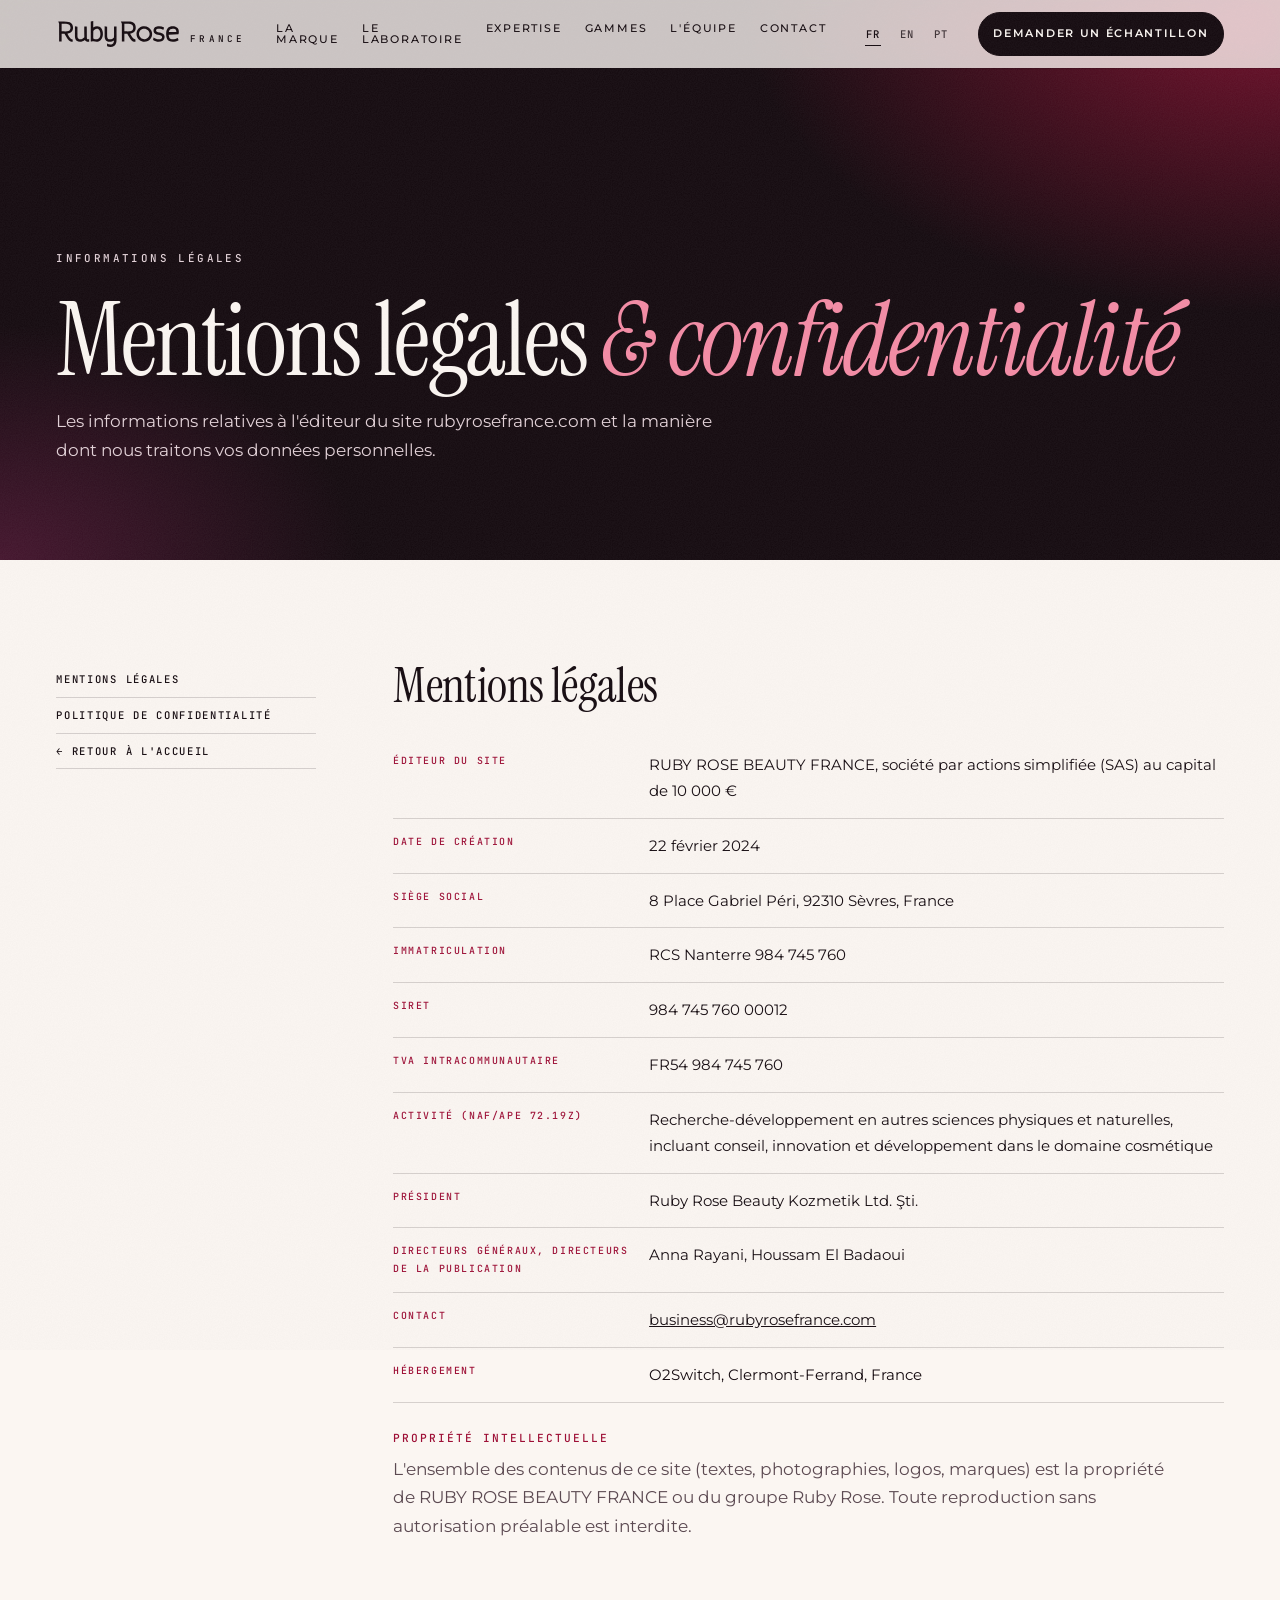
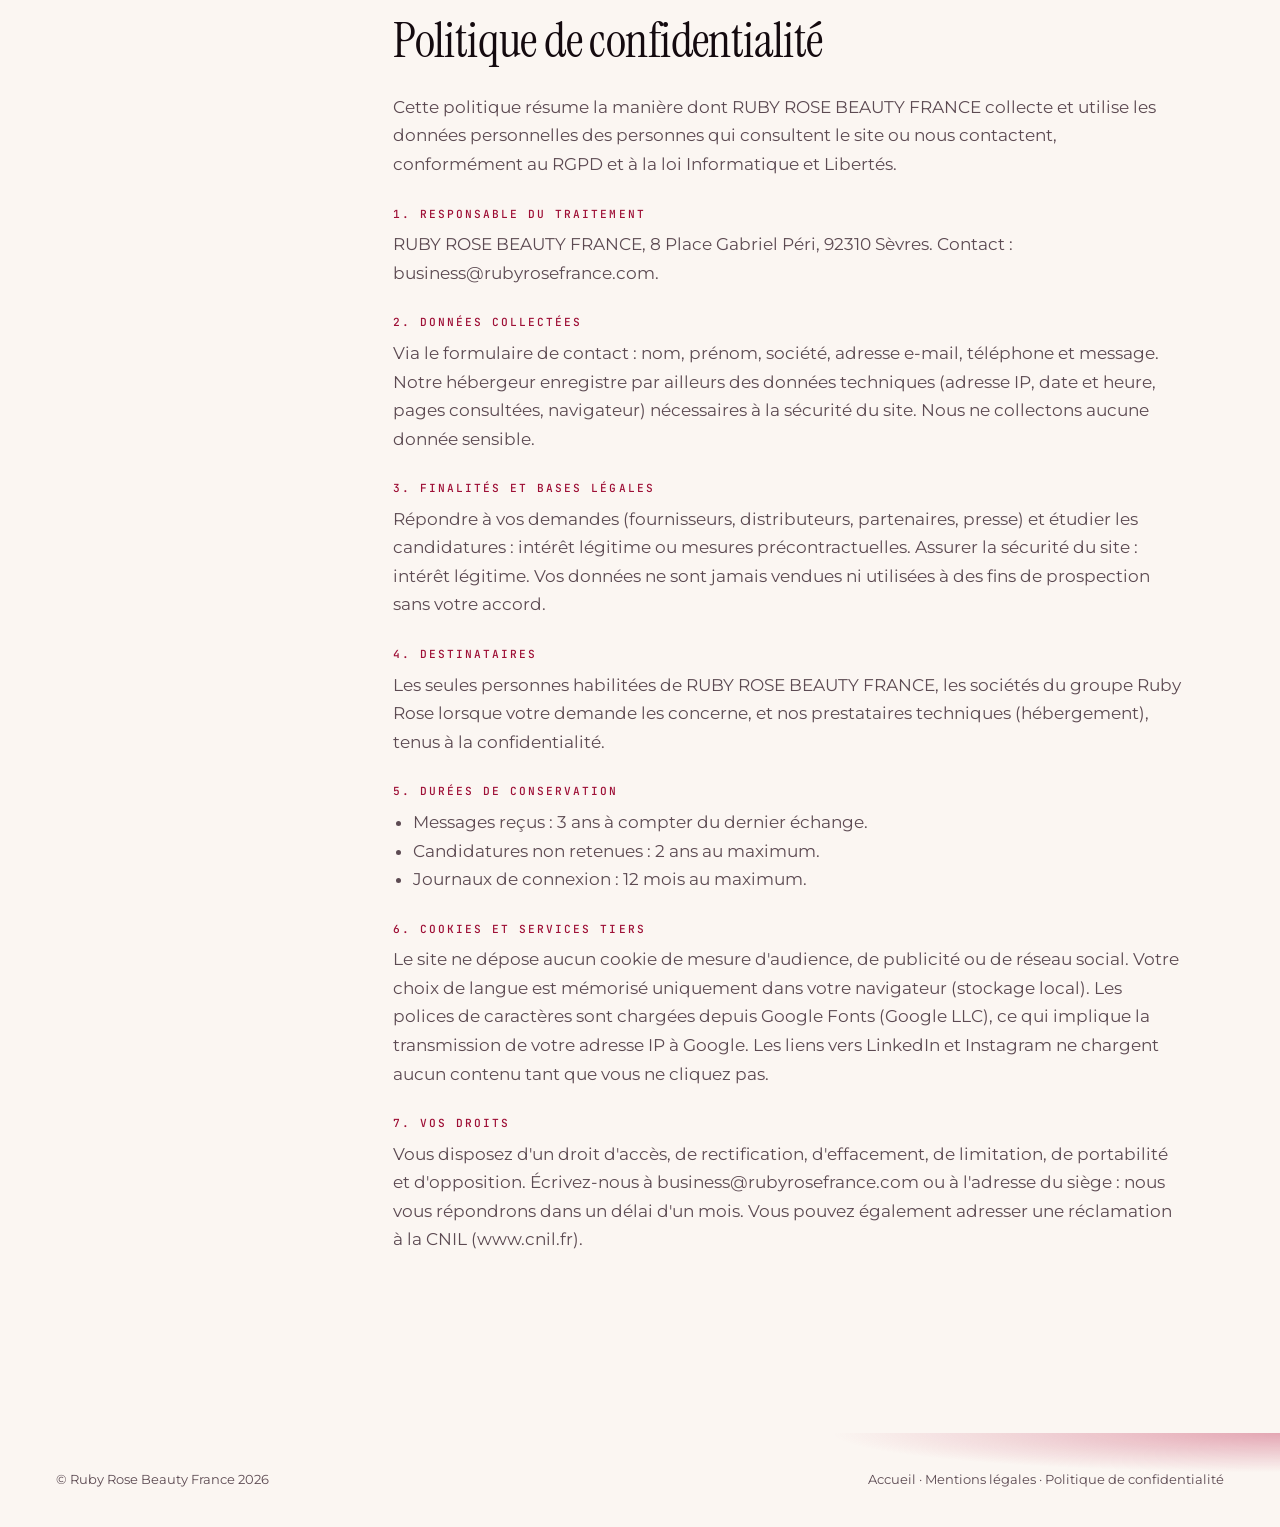
==== commit b865962c: "Ruby Rose France sitesi v2 "Pigment": görsel şölen yeniden tasarımı - WebGL sıvı pigment hero (imleç" ====
--- a/rubyrose-site/mentions-legales.html
+++ b/rubyrose-site/mentions-legales.html
@@ -5,14 +5,15 @@
 <meta name="viewport" content="width=device-width, initial-scale=1">
 <title data-i18n="lg.metaTitle">Mentions légales &amp; confidentialité — Ruby Rose France</title>
 <meta name="description" data-i18n-attr="content:lg.metaDesc" content="Mentions légales et politique de confidentialité de RUBY ROSE BEAUTY FRANCE SAS, 8 Place Gabriel Péri, 92310 Sèvres.">
-<meta name="theme-color" content="#1A0E14">
+<meta name="theme-color" content="#140A0F">
 <link rel="icon" type="image/png" href="assets/img/favicon.png">
 <link rel="preconnect" href="https://fonts.googleapis.com">
 <link rel="preconnect" href="https://fonts.gstatic.com" crossorigin>
-<link rel="stylesheet" href="https://fonts.googleapis.com/css2?family=Cormorant+Garamond:ital,wght@0,300;0,400;0,500;1,300;1,400;1,500&amp;family=Montserrat:wght@400;500;600;700&amp;display=swap">
+<link rel="stylesheet" href="https://fonts.googleapis.com/css2?family=Instrument+Serif:ital@0;1&amp;family=JetBrains+Mono:wght@400;500&amp;family=Montserrat:wght@400;500;600;700&amp;display=swap">
 <link rel="stylesheet" href="assets/css/style.css">
 <script>document.documentElement.classList.add('js','is-loaded')</script>
 <script defer src="assets/js/main.js"></script>
+<script defer src="assets/js/fx.js"></script>
 </head>
 <body class="page-legal">
 <a class="skip" href="#main" data-i18n="ui.skip">Aller au contenu</a>
@@ -69,8 +70,8 @@
 <main id="main">
   <section class="legal-hero" aria-labelledby="lg-title">
     <div class="container">
-      <p class="eyebrow eyebrow--light" data-i18n="lg.eyebrow">Informations légales</p>
-      <h1 class="h2" id="lg-title" data-i18n="lg.title">Mentions légales <em>&amp; confidentialité</em></h1>
+      <p class="eyebrow mono" data-i18n="lg.eyebrow">Informations légales</p>
+      <h1 class="h2" id="lg-title" data-i18n="lg.title" data-split="lines">Mentions légales <em>&amp; confidentialité</em></h1>
       <p data-i18n="lg.intro">Les informations relatives à l'éditeur du site rubyrosefrance.com et la manière dont nous traitons vos données personnelles.</p>
     </div>
   </section>
@@ -127,7 +128,7 @@
   </div>
 </main>
 
-<footer class="footer footer--min dark">
+<footer class="footer footer--min">
   <div class="container">
     <div class="footer__legal">
       <p>© Ruby Rose Beauty France 2026</p>
--- a/rubyrose-site/assets/css/style.css
+++ b/rubyrose-site/assets/css/style.css
@@ -1,18 +1,19 @@
-/* Ruby Rose France — Le laboratoire de la couleur */
+/* Ruby Rose France — v2 "PIGMENT" · la couleur, à l'état vivant */
+@property --h{syntax:'<percentage>';inherits:false;initial-value:0%}
 :root{
-  --ivory:#FBF7F5;--paper:#fff;--blush:#F3DFE4;--blush-2:#FBF6F7;
-  --plum:#612141;--night:#1A0E14;--rose:#EA5174;--rose-d:#C93A5E;--rose-dd:#B8324F;--rose-l:#F59AB0;--gold:#D8B48F;
-  --ink:#612141;--ink-soft:#804C65;--line:rgba(97,33,65,.16);
-  --on-dark:#FBF7F5;--on-dark-soft:rgba(251,247,245,.74);--line-dark:rgba(251,247,245,.16);
-  --serif:"Cormorant Garamond","Cormorant",Georgia,"Times New Roman",serif;
+  --night:#140A0F;--plum:#4A1631;--ruby:#B8123F;--rose:#EA5174;--blush:#F7D9DF;--ivory:#FBF6F2;--gold:#D9B072;
+  /* live palette tokens (updated on scroll by fx.js; contrast-checked) */
+  --bg:#140A0F;--fg:#FBF6F2;--fg2:#C9B9BF;--acc:#EA5174;--hl:#F17C98;--line:rgba(251,246,242,.16);
+  --shade:#D6A07B;--on-shade:#140A0F;
+  --serif:"Instrument Serif","Times New Roman",Georgia,serif;
   --sans:Montserrat,"Helvetica Neue",Arial,system-ui,sans-serif;
+  --mono:"JetBrains Mono",ui-monospace,SFMono-Regular,Menlo,Consolas,monospace;
   --ease:cubic-bezier(.16,1,.3,1);--ease-io:cubic-bezier(.76,0,.24,1);
-  --gut:clamp(20px,5vw,72px);--nav-h:84px;
-  --shade:#D6A07B;
+  --gut:clamp(18px,4.4vw,72px);--nav-h:84px
 }
 *,*::before,*::after{box-sizing:border-box}
-html{font-variant-numeric:lining-nums;-webkit-text-size-adjust:100%;scroll-behavior:smooth;scroll-padding-top:72px}
-body{margin:0;background:var(--ivory);color:var(--ink);font:400 1rem/1.75 var(--sans);-webkit-font-smoothing:antialiased;text-rendering:optimizeLegibility;overflow-x:hidden}
+html{-webkit-text-size-adjust:100%;scroll-behavior:smooth;scroll-padding-top:72px;background:var(--bg)}
+body{margin:0;background:var(--bg);color:var(--fg);font:400 1.05rem/1.7 var(--sans);-webkit-font-smoothing:antialiased;text-rendering:optimizeLegibility;overflow-x:hidden}
 html.menu-open body{overflow:hidden}
 img{display:block;max-width:100%;height:auto}
 a{color:inherit}
@@ -21,89 +22,129 @@
 ul,ol{margin:0;padding:0;list-style:none}
 dl,dd,figure,blockquote{margin:0}
 button{font:inherit;color:inherit;cursor:pointer}
-::selection{background:var(--rose);color:#fff}
-:focus-visible{outline:2px solid var(--rose-d);outline-offset:3px;border-radius:2px}
-.dark :focus-visible,.plum :focus-visible,.hero :focus-visible,.menu :focus-visible,.nav:not(.is-solid) :focus-visible{outline-color:var(--rose-l)}
-body::after{content:"";position:fixed;inset:0;pointer-events:none;z-index:95;opacity:.05;background-image:url("data:image/svg+xml,%3Csvg xmlns='http://www.w3.org/2000/svg' width='160' height='160'%3E%3Cfilter id='n'%3E%3CfeTurbulence type='fractalNoise' baseFrequency='.9' numOctaves='2' stitchTiles='stitch'/%3E%3C/filter%3E%3Crect width='100%25' height='100%25' filter='url(%23n)'/%3E%3C/svg%3E")}
-
-.skip{position:fixed;left:16px;top:-80px;z-index:200;background:var(--plum);color:#fff;padding:12px 18px;font-weight:600;font-size:.85rem;text-decoration:none;transition:top .2s}
+::selection{background:var(--rose);color:var(--night)}
+:focus-visible{outline:2px solid var(--fg);outline-offset:3px;border-radius:2px}
+.sr-only{position:absolute!important;width:1px;height:1px;padding:0;margin:-1px;overflow:hidden;clip:rect(0 0 0 0);white-space:nowrap;border:0}
+.mono{font-family:var(--mono)}
+.muted{color:var(--fg2)}
+
+/* film grain (≤6%) */
+body::after{content:"";position:fixed;inset:-50%;pointer-events:none;z-index:140;opacity:.055;background-image:url("data:image/svg+xml,%3Csvg xmlns='http://www.w3.org/2000/svg' width='180' height='180'%3E%3Cfilter id='n'%3E%3CfeTurbulence type='fractalNoise' baseFrequency='.85' numOctaves='3' stitchTiles='stitch'/%3E%3CfeColorMatrix values='0 0 0 0 .5 0 0 0 0 .5 0 0 0 0 .5 0 0 0 1.4 0'/%3E%3C/filter%3E%3Crect width='100%25' height='100%25' filter='url(%23n)'/%3E%3C/svg%3E");animation:grain 1.2s steps(6) infinite}
+@keyframes grain{0%{transform:translate(0,0)}20%{transform:translate(-3%,2%)}40%{transform:translate(2%,-3%)}60%{transform:translate(-2%,-1%)}80%{transform:translate(3%,3%)}100%{transform:translate(0,0)}}
+
+/* no-JS palettes: each section paints itself */
+html:not(.js) [data-pal]{background:var(--bg);color:var(--fg)}
+html:not(.js) [data-pal="ivory"],html:not(.js) [data-pal="shade"]{--bg:#FBF6F2;--fg:#140A0F;--fg2:#5C4A52;--acc:#B8123F;--hl:#B8123F;--line:rgba(20,10,15,.16)}
+html:not(.js) [data-pal="blush"]{--bg:#F7D9DF;--fg:#140A0F;--fg2:#56404A;--acc:#9E0F36;--hl:#9E0F36;--line:rgba(20,10,15,.16)}
+html:not(.js) [data-pal="rose"]{--bg:#EA5174;--fg:#140A0F;--fg2:#2D1219;--acc:#140A0F;--hl:#4A1631;--line:rgba(20,10,15,.2)}
+html:not(.js) [data-pal="plum"]{--bg:#4A1631;--fg:#FBF6F2;--fg2:#E2CCD5;--acc:#F7D9DF;--hl:#F17C98}
+html:not(.js) [data-pal="ruby"]{--bg:#B8123F;--fg:#FBF6F2;--fg2:#FBE3E9;--acc:#F7D9DF;--hl:#F7D9DF}
+
+.skip{position:fixed;left:16px;top:-80px;z-index:200;background:var(--ivory);color:var(--night);padding:12px 18px;font-weight:600;font-size:.85rem;text-decoration:none;transition:top .2s}
 .skip:focus{top:16px}
-.container{width:100%;max-width:1520px;margin-inline:auto;padding-inline:var(--gut)}
-.section{padding-block:clamp(96px,12vw,190px)}
-.section,.ranges,.footer,.marquee{overflow-x:clip}
-.dark{background:var(--night);color:var(--on-dark)}
-.plum{background:var(--plum);color:var(--on-dark)}
-.dark p,.plum p{color:var(--on-dark-soft)}
-
-/* Type */
-.h2{font-family:var(--serif);font-weight:300;font-size:clamp(2.5rem,1.2rem + 4.2vw,5.6rem);line-height:1;letter-spacing:-.018em}
-.h3{font-family:var(--serif);font-weight:400;font-size:clamp(1.8rem,1.3rem + 1.6vw,2.9rem);line-height:1.05;letter-spacing:-.01em}
-.h2 em,.h3 em,.hero__title em,.footer__claim em{font-style:italic;color:var(--rose)}
-.plum .h2 em,.plum .h3 em{color:var(--rose-l)}
-.lead{font-size:clamp(1.05rem,.98rem + .35vw,1.24rem);line-height:1.7;color:var(--ink)}
-.dark .lead,.plum .lead{color:var(--on-dark)}
-.small{font-size:.86rem;color:var(--ink-soft)}
-.eyebrow{display:flex;align-items:center;flex-wrap:wrap;gap:.9em;margin:0 0 1.6rem;font:600 .7rem/1.5 var(--sans);letter-spacing:.24em;text-transform:uppercase;color:var(--rose-d)}
-.eyebrow .num{display:inline-flex;align-items:center;gap:.9em;font-variant-numeric:tabular-nums}
-.eyebrow .num::after{content:"";width:34px;height:1px;background:currentColor;opacity:.6}
-.eyebrow--light,.dark .eyebrow,.plum .eyebrow{color:var(--rose-l)}
-.split-head{display:grid;grid-template-columns:1.1fr .9fr;gap:clamp(28px,6vw,120px);align-items:end;margin-bottom:clamp(56px,7vw,112px)}
-.split-head .lead{margin-bottom:1em}
-.h2+.lead{margin-top:1.6rem}
+.container{width:100%;max-width:1600px;margin-inline:auto;padding-inline:var(--gut)}
+.section{padding-block:clamp(110px,13vw,220px);position:relative}
+main>section,main>div,.footer{overflow-x:clip}
+
+/* type */
+.h2{font:400 clamp(2.6rem,6.2vw,7.6rem)/.9 var(--serif);letter-spacing:-.022em;text-wrap:balance}
+.h2--xl{font-size:clamp(3.1rem,9vw,11.5rem);line-height:.84;margin-bottom:.32em}
+.h3{font:400 clamp(2rem,1.3rem + 2.2vw,3.6rem)/.98 var(--serif);letter-spacing:-.012em}
+.h2 em,.h3 em,.hero__title em,.footer__claim em,.rslide__title em{font-style:italic;color:var(--hl)}
+.lead{font-size:clamp(1.08rem,1rem + .35vw,1.3rem);line-height:1.62}
+.small{font-size:.88rem;color:var(--fg2)}
+.eyebrow{display:flex;align-items:center;flex-wrap:wrap;gap:.9em;margin:0 0 1.8rem;font:500 .68rem/1.5 var(--mono);letter-spacing:.22em;text-transform:uppercase;color:var(--acc)}
+.eyebrow .num{display:inline-flex;align-items:center;gap:.9em}
+.eyebrow .num::after{content:"";width:46px;height:1px;background:var(--gold)}
+.split-head{display:grid;grid-template-columns:1.25fr .75fr;gap:clamp(28px,6vw,120px);align-items:end;margin-bottom:clamp(56px,7vw,120px)}
 .split-head p:last-child{margin-bottom:0}
-.cap{display:flex;justify-content:space-between;gap:1rem;padding-top:12px;font:600 .64rem/1.4 var(--sans);letter-spacing:.2em;text-transform:uppercase;color:var(--ink-soft)}
-.cap span:first-child{color:var(--rose-d)}
-.cap--light{color:var(--on-dark-soft)}.cap--light span:first-child{color:var(--rose-l)}
+.cap{display:flex;justify-content:space-between;gap:1rem;padding-top:12px;font-size:.62rem;line-height:1.4;letter-spacing:.2em;text-transform:uppercase;color:var(--fg2)}
+.cap span:first-child{color:var(--acc)}
+.vlabel{position:absolute;top:50%;z-index:3;margin:0;writing-mode:vertical-rl;font:500 .6rem/1 var(--mono);letter-spacing:.3em;text-transform:uppercase;color:var(--fg2);white-space:nowrap;pointer-events:none}
+.vlabel--l{left:clamp(6px,1.2vw,22px);transform:translateY(-50%) rotate(180deg)}
+.vlabel--r{right:clamp(6px,1.2vw,22px);transform:translateY(-50%)}
+.vlabel::before{content:"";display:inline-block;width:1px;height:46px;margin-bottom:14px;background:var(--gold)}
+
+/* split text: lines (mask wipe) and chars (hero) */
+.w{display:inline-block;overflow:clip;overflow-clip-margin:.06em;vertical-align:top;padding:0 .06em .12em;margin:0 -.06em -.12em}
+.wi{display:inline-block;transform:translateY(108%) rotate(3deg);transform-origin:0 100%;transition:transform .75s var(--ease) calc(var(--l,0) * 70ms)}
+[data-split].is-in .wi,html:not(.js) .wi{transform:none}
+.ch{display:inline-block;opacity:0;filter:blur(12px);transform:translate3d(var(--sx,0),.14em,0);transition:opacity .55s var(--ease) calc(var(--i) * 11ms),filter .6s var(--ease) calc(var(--i) * 11ms),transform .9s var(--ease) calc(var(--i) * 11ms)}
+.hero__title .w{overflow:visible;text-indent:0;white-space:nowrap}
+.hero__title{word-spacing:.12em}
+.hero__title .wi{transform:none;transition:none}
+[data-split].is-in .ch,html:not(.js) .ch{opacity:1;filter:none;transform:none}
+
+/* reveals: clip-path wipes, not fades */
+html.js [data-reveal]{clip-path:inset(0 0 100% 0);transform:translate3d(0,26px,0);transition:clip-path .6s var(--ease-io),transform .7s var(--ease);transition-delay:var(--d,0s)}
+html.js [data-reveal].is-in{clip-path:inset(-60px -60px -60px -60px);transform:none}
+html.js [data-reveal="mask"]{clip-path:polygon(0 100%,100% 100%,100% 100%,0 100%);transform:none;transition:clip-path .65s var(--ease-io);transition-delay:var(--d,0s)}
+html.js [data-reveal="mask"].is-in{clip-path:polygon(0 0,100% 0,100% 100%,0 100%)}
+html.js [data-reveal="mask"] img{scale:1.12;transition:scale 1.2s var(--ease)}
+html.js [data-reveal="mask"].is-in img{scale:1}
+
+/* colour grading: every photo in one world */
+.grade{position:relative;display:block;overflow:hidden;isolation:isolate}
+.grade::after{content:"";position:absolute;inset:0;pointer-events:none;z-index:2;transition:opacity .8s var(--ease)}
+.grade img{transition:filter .8s var(--ease)}
+.grade--warm img{filter:saturate(.9) contrast(1.08) sepia(.12)}
+.grade--warm::after{background:linear-gradient(160deg,rgba(234,81,116,.35),rgba(74,22,49,.55));mix-blend-mode:soft-light}
+.grade--night img{filter:grayscale(1) contrast(1.25) brightness(.78)}
+.grade--night::after{background:linear-gradient(170deg,#B8123F,#4A1631 70%);mix-blend-mode:color}
+.grade--rose img{filter:grayscale(.6) contrast(1.15)}
+.grade--rose::after{background:linear-gradient(200deg,#EA5174,#4A1631);mix-blend-mode:color}
+.grade--plum img{filter:grayscale(1) contrast(1.2) brightness(.9)}
+.grade--plum::after{background:linear-gradient(120deg,#4A1631,#EA5174);mix-blend-mode:color}
+.grade--ruby img{filter:grayscale(1) contrast(1.3) brightness(.85)}
+.grade--ruby::after{background:linear-gradient(160deg,#F7D9DF,#B8123F 55%,#140A0F);mix-blend-mode:color}
+.grade--duo img{filter:grayscale(1) contrast(1.15)}
+.grade--duo::after{background:linear-gradient(170deg,#EA5174,#4A1631);mix-blend-mode:color}
 .pframe{overflow:hidden;position:relative}
-.pframe img{width:100%;height:100%;object-fit:cover;transform:scale(1.14)}
-
-/* Buttons */
-.btn{--mx:0px;--my:0px;position:relative;display:inline-flex;align-items:center;justify-content:center;gap:.8em;min-height:52px;padding:1em 1.9em;border:1px solid var(--rose-d);border-radius:999px;background:var(--rose-d);color:#fff;font:600 .78rem/1.2 var(--sans);letter-spacing:.14em;text-transform:uppercase;text-decoration:none;overflow:hidden;isolation:isolate;transform:translate(var(--mx),var(--my));transition:transform .5s var(--ease),color .4s,border-color .4s,background-color .4s;white-space:nowrap}
-.btn::before{content:"";position:absolute;inset:0;z-index:-1;background:var(--plum);border-radius:inherit;transform:translateY(102%);transition:transform .6s var(--ease)}
-.btn:hover::before,.btn:focus-visible::before{transform:none}
-.btn:hover{border-color:var(--plum)}
+.pframe img{width:100%;height:100%;object-fit:cover}
+.pframe img[data-parallax]{height:116%;margin-top:-8%}
+
+/* buttons */
+.btn{--mx:0px;--my:0px;position:relative;display:inline-flex;align-items:center;justify-content:center;gap:.8em;min-height:54px;padding:1em 2em;border:1px solid var(--fg);border-radius:999px;background:var(--fg);color:var(--bg);font:600 .74rem/1.2 var(--sans);letter-spacing:.16em;text-transform:uppercase;text-decoration:none;overflow:hidden;isolation:isolate;transform:translate(var(--mx),var(--my));transition:transform .5s var(--ease),color .45s,border-color .45s;white-space:nowrap}
+.btn::before{content:"";position:absolute;left:-25%;top:100%;width:150%;aspect-ratio:1;z-index:-1;background:var(--ruby);border-radius:42%;transition:top .8s var(--ease)}
+.btn:hover::before,.btn:focus-visible::before{top:-60%;animation:wave 3.2s linear infinite}
+.btn:hover,.btn:focus-visible{color:#FBF6F2;border-color:var(--ruby)}
+@keyframes wave{to{rotate:360deg}}
 .btn .i{width:18px;height:18px;transition:transform .5s var(--ease)}
 .btn:hover .i{transform:translateX(4px)}
-.btn--sm{min-height:42px;padding:.8em 1.4em;font-size:.68rem}
-.btn--ghost{background:transparent;color:var(--ink);border-color:currentColor}
-.btn--onDark{color:var(--on-dark)}
-.btn--ghost.btn--onDark::before{background:var(--ivory)}
-.btn--ghost.btn--onDark:hover{color:var(--plum);border-color:var(--ivory)}
-.btn--light{background:var(--ivory);color:var(--plum);border-color:var(--ivory)}
-.btn--light::before{background:var(--rose-d)}
-.btn--light:hover{color:#fff;border-color:var(--rose-d)}
-.dark .btn::before,.plum .btn:not(.btn--light)::before{background:var(--rose-dd)}
+.btn--sm{min-height:44px;padding:.8em 1.4em;font-size:.66rem}
+.btn--ghost{background:transparent;color:var(--fg)}
+.btn--light{background:#FBF6F2;color:#140A0F;border-color:#FBF6F2}
+.btn--liquid::before{background:linear-gradient(180deg,#EA5174,#B8123F 40%,#4A1631)}
 .i{fill:none;stroke:currentColor;stroke-width:1.6;stroke-linecap:round;stroke-linejoin:round;flex:none}
 .link{display:inline-flex;align-items:center;gap:.6em;font:600 .72rem/1.4 var(--sans);letter-spacing:.16em;text-transform:uppercase;text-decoration:none;padding:6px 0;background:linear-gradient(currentColor,currentColor) 0 100%/100% 1px no-repeat;transition:background-size .5s var(--ease)}
 .link:hover{background-size:0 1px;background-position:100% 100%}
 .link .i{width:16px;height:16px}
 
-/* Preloader */
-.preloader{position:fixed;inset:0;z-index:150;display:grid;place-items:center;background:var(--night);color:var(--ivory);clip-path:inset(0 0 0 0);transition:clip-path 1s var(--ease-io),visibility 0s 1s;animation:pl-safety 0s 3.2s forwards}
+/* preloader: counter → bloom that explodes into the shader */
+.preloader{position:fixed;inset:0;z-index:150;display:grid;place-items:center;background:var(--night);color:var(--ivory);-webkit-mask:radial-gradient(circle at 50% 52%,transparent var(--h),#000 calc(var(--h) + 9%));mask:radial-gradient(circle at 50% 52%,transparent var(--h),#000 calc(var(--h) + 9%));transition:--h 1.1s cubic-bezier(.3,.7,.2,1),visibility 0s 1.15s;animation:pl-safety 0s 4s forwards}
 html:not(.js) .preloader{display:none}
-html.is-loaded .preloader{clip-path:inset(0 0 100% 0);visibility:hidden}
-.preloader__bloom{position:absolute;width:46vmin;aspect-ratio:1;border-radius:50%;background:radial-gradient(circle,var(--rose) 0%,rgba(234,81,116,.5) 35%,rgba(97,33,65,0) 70%);filter:blur(10px);transform:scale(0);animation:bloom 1.1s var(--ease) .1s forwards}
-.preloader__mono{position:relative;width:min(220px,50vw);overflow:visible}
-.preloader__mono text{font:italic 300 104px var(--serif);fill:transparent;stroke:var(--ivory);stroke-width:1;stroke-dasharray:420;stroke-dashoffset:420;animation:draw .9s var(--ease) forwards,fillin .4s .65s forwards}
-.preloader__label{position:absolute;bottom:12vh;margin:0;font:600 .66rem var(--sans);letter-spacing:.4em;text-transform:uppercase;opacity:0;animation:fade .6s .3s forwards}
-@keyframes bloom{to{transform:scale(1)}}
-@keyframes draw{to{stroke-dashoffset:0}}
-@keyframes fillin{to{fill:var(--ivory)}}
-@keyframes fade{to{opacity:.75}}
+html.is-loaded .preloader{--h:120%;visibility:hidden}
+.preloader__bloom{position:absolute;left:50%;top:52%;width:70vmax;aspect-ratio:1;margin:-35vmax 0 0 -35vmax;border-radius:50%;background:radial-gradient(circle,rgba(247,217,223,.95) 0%,rgba(234,81,116,.85) 18%,rgba(184,18,63,.55) 38%,rgba(74,22,49,0) 66%);transform:scale(calc(.06 + var(--pl,0) * .3));transition:transform .3s linear}
+html.is-loaded .preloader__bloom{transform:scale(3.2);transition:transform 1.3s var(--ease-io)}
+.preloader__count{position:relative;margin:0;font:italic 400 clamp(7rem,26vw,24rem)/.8 var(--serif);letter-spacing:-.05em;font-variant-numeric:lining-nums tabular-nums;color:#FBF6F2;text-shadow:0 0 80px rgba(234,81,116,.6)}
+html.is-loaded .preloader__count{opacity:0;transform:scale(1.4);filter:blur(10px);transition:all .8s var(--ease)}
+.preloader__meta{position:absolute;left:var(--gut);right:var(--gut);bottom:7vh;display:flex;align-items:center;gap:20px;font:500 .62rem var(--mono);letter-spacing:.3em;text-transform:uppercase;color:rgba(251,246,242,.8)}
+.preloader__bar{flex:1;height:1px;background:rgba(251,246,242,.18);overflow:hidden}
+.preloader__bar i{display:block;height:100%;background:var(--gold);transform-origin:0 50%;transform:scaleX(var(--pl,0))}
 @keyframes pl-safety{to{visibility:hidden;opacity:0}}
 
 .progress{position:fixed;inset:0 0 auto;height:2px;z-index:80;pointer-events:none}
-.progress span{display:block;height:100%;background:linear-gradient(90deg,var(--rose),var(--rose-l));transform-origin:0 50%;transform:scaleX(var(--p,0))}
-
-/* Nav */
-.nav{position:fixed;inset:0 0 auto;z-index:70;color:var(--on-dark);transition:background-color .5s,color .5s,box-shadow .5s,transform .5s var(--ease)}
-.nav__inner{display:flex;align-items:center;gap:clamp(16px,2.4vw,40px);height:var(--nav-h);max-width:1520px;margin-inline:auto;padding-inline:var(--gut);transition:height .5s var(--ease)}
-.nav.is-solid{background:rgba(251,247,245,.88);-webkit-backdrop-filter:blur(16px) saturate(1.4);backdrop-filter:blur(16px) saturate(1.4);color:var(--plum);box-shadow:0 1px 0 var(--line)}
+.progress span{display:block;height:100%;background:linear-gradient(90deg,var(--gold),var(--rose));transform-origin:0 50%;transform:scaleX(var(--p,0))}
+
+/* nav */
+.nav{position:fixed;inset:0 0 auto;z-index:70;color:var(--fg);transition:background-color .5s,box-shadow .5s}
+.nav__inner{display:flex;align-items:center;gap:clamp(16px,2.4vw,40px);height:var(--nav-h);max-width:1600px;margin-inline:auto;padding-inline:var(--gut);transition:height .5s var(--ease)}
+.nav.is-solid{background:color-mix(in srgb,var(--bg) 80%,transparent);-webkit-backdrop-filter:blur(18px) saturate(1.4);backdrop-filter:blur(18px) saturate(1.4);box-shadow:0 1px 0 var(--line)}
 .nav.is-solid .nav__inner{height:68px}
-html.menu-open .nav{background:transparent;color:var(--on-dark);box-shadow:none;-webkit-backdrop-filter:none;backdrop-filter:none}
+html.menu-open .nav{background:transparent;color:var(--ivory);box-shadow:none;-webkit-backdrop-filter:none;backdrop-filter:none}
 .nav__logo{display:flex;align-items:flex-end;gap:10px;text-decoration:none;flex:none;padding:6px 0}
 .logo{display:block;width:124px;aspect-ratio:324/70;background:currentColor;-webkit-mask:url(../img/logo-white.svg) center/contain no-repeat;mask:url(../img/logo-white.svg) center/contain no-repeat}
-.nav__fr{font:600 .58rem/1 var(--sans);letter-spacing:.34em;text-transform:uppercase;padding-bottom:3px;opacity:.85}
+.nav__fr{font:500 .58rem/1 var(--mono);letter-spacing:.34em;text-transform:uppercase;padding-bottom:3px}
 .nav__links{margin-left:auto}
 .nav__links ul{display:flex;gap:clamp(14px,1.8vw,32px)}
 .nav__links a{position:relative;display:block;padding:8px 0;font:500 .7rem/1 var(--sans);letter-spacing:.16em;text-transform:uppercase;text-decoration:none}
@@ -111,440 +152,563 @@
 .nav__links a:hover::after,.nav__links a[aria-current="true"]::after{transform:scaleX(1);transform-origin:left}
 .nav__tools{display:flex;align-items:center;gap:clamp(12px,1.6vw,24px)}
 .lang{display:flex;gap:2px}
-.lang button{background:none;border:0;padding:8px 6px;font:600 .66rem/1 var(--sans);letter-spacing:.14em;opacity:.62;position:relative;min-width:32px;min-height:32px}
-.lang button[aria-pressed="true"]{opacity:1}
+.lang button{background:none;border:0;padding:8px 6px;font:500 .66rem/1 var(--mono);letter-spacing:.1em;position:relative;min-width:32px;min-height:32px}
+.lang button[aria-pressed="false"]{opacity:.78}
 .lang button[aria-pressed="true"]::after{content:"";position:absolute;left:8px;right:8px;bottom:4px;height:1px;background:currentColor}
-.lang button:hover{opacity:1}
-.nav:not(.is-solid) .nav__cta{background:transparent;border-color:rgba(251,247,245,.6)}
-.nav:not(.is-solid) .nav__cta::before{background:var(--rose-d)}
 html.menu-open .nav__cta{opacity:0;pointer-events:none}
 .burger{display:none;position:relative;width:46px;height:46px;border:1px solid currentColor;border-radius:50%;background:transparent;flex:none}
 .burger span{position:absolute;left:13px;right:13px;height:1.5px;background:currentColor;transition:transform .5s var(--ease)}
 .burger span:first-child{top:18px}.burger span:last-child{top:26px}
 .burger[aria-expanded="true"] span:first-child{transform:translateY(4px) rotate(45deg)}
 .burger[aria-expanded="true"] span:last-child{transform:translateY(-4px) rotate(-45deg)}
-
-.menu{position:fixed;inset:0;z-index:65;background:var(--night);color:var(--on-dark);visibility:hidden;clip-path:circle(0% at calc(100% - 44px) 42px);transition:clip-path .9s var(--ease-io),visibility 0s .9s;overflow-y:auto}
+.menu{position:fixed;inset:0;z-index:65;background:var(--night);color:var(--ivory);visibility:hidden;clip-path:circle(0% at calc(100% - 44px) 42px);transition:clip-path .9s var(--ease-io),visibility 0s .9s;overflow-y:auto}
 .menu.is-open{visibility:visible;clip-path:circle(150% at calc(100% - 44px) 42px);transition:clip-path .9s var(--ease-io),visibility 0s}
-.menu__inner{min-height:100%;display:flex;flex-direction:column;justify-content:space-between;gap:40px;padding:110px var(--gut) 40px;background:radial-gradient(70% 50% at 100% 0%,rgba(234,81,116,.22),transparent 70%)}
-.menu__links li{border-bottom:1px solid var(--line-dark);overflow:hidden}
-.menu__links a{display:flex;align-items:baseline;gap:18px;padding:14px 0;font:300 clamp(2.2rem,9vw,4.4rem)/1.05 var(--serif);text-decoration:none;transform:translateY(100%);transition:transform .8s var(--ease),color .3s}
-.menu__links a:hover{color:var(--rose-l)}
-.menu__links small{font:600 .66rem var(--sans);letter-spacing:.2em;color:var(--rose-l)}
+.menu :focus-visible{outline-color:var(--ivory)}
+.menu__inner{min-height:100%;display:flex;flex-direction:column;justify-content:space-between;gap:40px;padding:110px var(--gut) 40px;background:radial-gradient(80% 50% at 100% 0%,rgba(234,81,116,.35),transparent 70%),radial-gradient(60% 40% at 0% 100%,rgba(184,18,63,.3),transparent 70%)}
+.menu__links li{border-bottom:1px solid rgba(251,246,242,.16);overflow:hidden}
+.menu__links a{display:flex;align-items:baseline;gap:18px;padding:12px 0;font:400 clamp(2.4rem,11vw,4.6rem)/1 var(--serif);text-decoration:none;transform:translateY(100%);transition:transform .8s var(--ease),color .3s}
+.menu__links a:hover{color:var(--rose)}
+.menu__links small{font:500 .66rem var(--mono);letter-spacing:.2em;color:#F7D9DF}
 .menu.is-open .menu__links a{transform:none}
 .menu.is-open li:nth-child(2) a{transition-delay:.05s}.menu.is-open li:nth-child(3) a{transition-delay:.1s}.menu.is-open li:nth-child(4) a{transition-delay:.15s}.menu.is-open li:nth-child(5) a{transition-delay:.2s}.menu.is-open li:nth-child(6) a{transition-delay:.25s}
 .menu__foot{display:flex;flex-wrap:wrap;align-items:center;justify-content:space-between;gap:20px}
-.menu__addr{font-size:.84rem;color:var(--on-dark-soft);margin:0;width:100%}
+.menu__addr{font-size:.84rem;color:#D9C8CF;margin:0;width:100%}
 .lang--menu button{font-size:.8rem;min-width:44px;min-height:44px}
 
-/* Hero */
-.hero{position:relative;height:100vh;height:100svh;min-height:640px;overflow:hidden;background:var(--night);color:var(--on-dark)}
-.hero__media{position:absolute;inset:-10% 0;will-change:transform}
-.hero__media img{width:100%;height:100%;object-fit:cover;object-position:60% 50%;animation:kenburns 24s ease-in-out infinite alternate}
-@keyframes kenburns{from{transform:scale(1.16) translateX(1.5%)}to{transform:scale(1.02)}}
-.hero__veil{position:absolute;inset:0;background:linear-gradient(90deg,rgba(26,14,20,.9) 0%,rgba(26,14,20,.62) 42%,rgba(26,14,20,.12) 78%),linear-gradient(0deg,rgba(26,14,20,.92) 0%,rgba(26,14,20,0) 52%),linear-gradient(180deg,rgba(26,14,20,.5),rgba(26,14,20,0) 22%)}
-.hero__content{position:relative;z-index:2;height:100%;display:flex;flex-direction:column;justify-content:flex-end;padding-top:120px;padding-bottom:clamp(36px,7vh,88px)}
-.hero__title{font:300 clamp(3rem,1.2rem + 6vw,8.4rem)/.95 var(--serif);letter-spacing:-.025em;max-width:16.5ch;color:var(--ivory)}
-.hero__bottom{display:flex;align-items:flex-end;justify-content:space-between;gap:32px 48px;flex-wrap:wrap;margin-top:clamp(28px,4.4vh,56px)}
-.hero__lead{max-width:46ch;margin:0;color:var(--on-dark-soft);font-size:clamp(.98rem,.94rem + .2vw,1.1rem)}
-.hero__ctas{display:flex;flex-wrap:wrap;gap:14px}
-.hero__eyebrow,.hero__bottom{opacity:0;transform:translateY(24px);transition:opacity 1s var(--ease),transform 1.2s var(--ease)}
-.hero__bottom{transition-delay:.7s}
-html.is-loaded .hero__eyebrow,html.is-loaded .hero__bottom{opacity:1;transform:none}
-html:not(.js) .hero__eyebrow,html:not(.js) .hero__bottom{opacity:1;transform:none}
-.hero__badge{position:absolute;z-index:2;right:var(--gut);top:clamp(110px,20vh,190px);width:150px;aspect-ratio:1;display:grid;place-items:center;color:var(--ivory)}
+/* ===== HERO ===== */
+.hero{position:relative;height:100vh;height:100svh;min-height:640px;overflow:hidden;background:#140A0F;color:#FBF6F2;--fg:#FBF6F2;--fg2:#E4D3D9;--acc:#F7D9DF;--hl:#F48BA5;--line:rgba(251,246,242,.2)}
+.hero__fallback{position:absolute;inset:0;background:radial-gradient(48% 60% at 78% 30%,rgba(184,18,63,.95),transparent 62%),radial-gradient(40% 50% at 20% 85%,rgba(234,81,116,.55),transparent 70%),radial-gradient(60% 70% at 10% 20%,#4A1631,transparent 70%),radial-gradient(30% 30% at 62% 80%,rgba(217,176,114,.28),transparent 70%),#140A0F}
+.hero__photo{position:absolute;inset:0 0 0 34%;-webkit-mask:linear-gradient(90deg,transparent,#000 42%);mask:linear-gradient(90deg,transparent,#000 42%);mix-blend-mode:screen;opacity:.9}
+.hero__photo img{width:100%;height:100%;object-fit:cover;object-position:50% 40%;animation:kenburns 26s ease-in-out infinite alternate}
+@keyframes kenburns{from{transform:scale(1.14) translateX(1.5%)}to{transform:scale(1.02)}}
+.hero__gl{position:absolute;inset:0;width:100%;height:100%;display:block;opacity:0;transition:opacity 1s}
+html.has-gl .hero__gl{opacity:1}
+html.has-gl .hero__photo{opacity:0}
+html.has-gl .hero__fallback{opacity:0}
+.hero__veil{position:absolute;inset:0;pointer-events:none;background:linear-gradient(90deg,rgba(20,10,15,.62) 0%,rgba(20,10,15,.18) 46%,rgba(20,10,15,0) 70%),linear-gradient(0deg,rgba(20,10,15,.78) 0%,rgba(20,10,15,0) 40%),linear-gradient(180deg,rgba(20,10,15,.45),rgba(20,10,15,0) 18%)}
+.hero__marks{position:absolute;inset:calc(var(--nav-h) + 6px) var(--gut) 22px;pointer-events:none;z-index:2}
+.hero__marks i{position:absolute;width:22px;height:22px;border:0 solid var(--gold)}
+.hero__marks i:nth-child(1){left:0;top:0;border-width:1px 0 0 1px}
+.hero__marks i:nth-child(2){right:0;top:0;border-width:1px 1px 0 0}
+.hero__marks i:nth-child(3){left:0;bottom:0;border-width:0 0 1px 1px}
+.hero__marks i:nth-child(4){right:0;bottom:0;border-width:0 1px 1px 0}
+.hero__ruler{position:absolute;left:40px;right:40px;bottom:0;height:9px;background:repeating-linear-gradient(90deg,rgba(217,176,114,.7) 0 1px,transparent 1px 12px) bottom/100% 5px no-repeat,repeating-linear-gradient(90deg,rgba(217,176,114,.9) 0 1px,transparent 1px 120px) bottom/100% 9px no-repeat;opacity:.7}
+.hero__coord{left:clamp(4px,1vw,20px);transform:translateY(-50%) rotate(180deg);color:rgba(251,246,242,.82)}
+.hero__content{position:relative;z-index:3;height:100%;display:grid;grid-template-rows:auto 1fr auto;padding:calc(var(--nav-h) + 4vh) var(--gut) clamp(40px,7vh,84px)}
+.hero__eyebrow{color:#F7D9DF;margin:0;opacity:0;transition:opacity 1s .9s}
+.hero__title{align-self:center;max-width:15ch;font:400 clamp(3.4rem,9.4vw,14vw)/.84 var(--serif);letter-spacing:-.03em;text-indent:1.1em;color:#FBF6F2;text-shadow:0 0 60px rgba(20,10,15,.35)}
+.hero__title em{color:#F48BA5}
+.hero__bottom{display:flex;align-items:flex-end;justify-content:space-between;gap:28px 48px;flex-wrap:wrap;opacity:0;transform:translateY(24px);transition:opacity 1s var(--ease) 1.5s,transform 1.2s var(--ease) 1.5s}
+.hero__lead{max-width:42ch;margin:0;color:#EBDDE2;font-size:clamp(.98rem,.94rem + .2vw,1.1rem);text-shadow:0 1px 20px rgba(20,10,15,.6)}
+.hero__ctas{display:flex;flex-wrap:wrap;gap:14px;padding-right:70px}
+.hero .btn--ghost{color:#FBF6F2;border-color:rgba(251,246,242,.7)}
+html.is-loaded .hero__eyebrow,html.is-loaded .hero__bottom,html:not(.js) .hero__eyebrow,html:not(.js) .hero__bottom{opacity:1;transform:none}
+.hero__badge{position:absolute;z-index:3;right:calc(var(--gut) + 20px);top:clamp(120px,20vh,200px);width:150px;aspect-ratio:1;display:grid;place-items:center;color:#FBF6F2}
 .hero__badge svg{position:absolute;inset:0;animation:spin 22s linear infinite}
-.hero__badge text{font:600 11.5px var(--sans);letter-spacing:.2em;text-transform:uppercase;fill:currentColor}
-.hero__badge span{font:italic 300 2.4rem/1 var(--serif);color:var(--rose-l)}
-.hero__badge::before{content:"";position:absolute;inset:34px;border:1px solid rgba(251,247,245,.35);border-radius:50%}
+.hero__badge text{font:500 10.5px var(--mono);letter-spacing:.16em;text-transform:uppercase;fill:currentColor}
+.hero__badge span{font:italic 400 2.6rem/1 var(--serif);color:#F48BA5}
+.hero__badge::before{content:"";position:absolute;inset:34px;border:1px solid rgba(217,176,114,.7);border-radius:50%}
 @keyframes spin{to{transform:rotate(360deg)}}
-.hero__scroll{position:absolute;z-index:2;right:var(--gut);bottom:clamp(36px,7vh,88px);display:flex;flex-direction:column;align-items:center;gap:14px;font:600 .6rem var(--sans);letter-spacing:.3em;text-transform:uppercase;text-decoration:none;writing-mode:vertical-rl;color:var(--on-dark-soft)}
-.hero__scroll i{position:relative;width:1px;height:70px;background:rgba(251,247,245,.25);overflow:hidden}
+.hero__scroll{position:absolute;z-index:3;right:calc(var(--gut) + 12px);bottom:clamp(40px,7vh,84px);display:flex;flex-direction:column;align-items:center;gap:14px;font:500 .6rem var(--mono);letter-spacing:.3em;text-transform:uppercase;text-decoration:none;writing-mode:vertical-rl;color:#E4D3D9}
+.hero__scroll i{position:relative;width:1px;height:70px;background:rgba(251,246,242,.25);overflow:hidden}
 .hero__scroll i::after{content:"";position:absolute;inset:0;background:var(--ivory);animation:cue 2.2s var(--ease-io) infinite}
 @keyframes cue{0%{transform:translateY(-100%)}60%,100%{transform:translateY(100%)}}
-.hero .hero__ctas{padding-right:60px}
-
-/* split text */
-.w{display:inline-block;overflow:hidden;vertical-align:top;padding:0 .04em .1em;margin:0 -.04em -.1em}
-.wi{display:inline-block;transform:translateY(110%) rotate(4deg);transform-origin:0 100%;transition:transform 1.3s var(--ease) calc(var(--i) * 60ms + .1s)}
-.is-in .wi,html:not(.js) .wi{transform:none}
-
-/* Marquee */
-.marquee{background:var(--plum);color:var(--ivory);padding:24px 0;overflow:hidden;border-block:1px solid rgba(251,247,245,.08)}
-.marquee__track{display:flex;width:max-content;animation:marquee 46s linear infinite}
-.marquee__group{display:flex;align-items:center;gap:2.6rem;padding-right:2.6rem;font:italic 300 clamp(1.5rem,1rem + 1.6vw,2.6rem)/1.1 var(--serif);white-space:nowrap}
-.marquee b{width:9px;height:9px;background:var(--rose-l);transform:rotate(45deg);flex:none}
+
+/* ===== KINETIC TYPE ===== */
+.kin{position:relative;padding-block:clamp(40px,6vw,100px);overflow:clip}
+.kin__row{white-space:nowrap;line-height:.86}
+.kin__track{display:inline-flex;align-items:center;gap:.28em;padding-right:.28em;will-change:transform;font:400 clamp(4.4rem,15.5vw,20rem)/.9 var(--serif);text-transform:uppercase;letter-spacing:-.02em}
+.kin__row--fill .kin__track{color:var(--fg)}
+.kin__row--line .kin__track{font-style:italic;color:transparent;-webkit-text-stroke:1.4px var(--fg)}
+.kin__track b,.kin__group b{flex:none;width:.16em;height:.16em;background:var(--gold);transform:rotate(45deg)}
+.kin__row--line .kin__track b{background:var(--fg)}
+.kin__ticker{margin-block:clamp(14px,2vw,30px);padding-block:14px;border-block:1px solid var(--line);overflow:hidden}
+.kin__tick{display:flex;width:max-content;animation:marquee 46s linear infinite}
+.kin__group{display:flex;align-items:center;gap:2rem;padding-right:2rem;font:500 .74rem/1 var(--mono);letter-spacing:.22em;text-transform:uppercase;white-space:nowrap}
+.kin__group b{width:7px;height:7px;background:var(--fg)}
 @keyframes marquee{to{transform:translateX(-50%)}}
 
-/* Reveal */
-html.js [data-reveal]{opacity:0;transform:translateY(42px);transition:opacity 1.1s var(--ease),transform 1.2s var(--ease);transition-delay:var(--d,0s)}
-html.js [data-reveal="mask"]{opacity:1;transform:none}
-html.js [data-reveal="mask"]>.pframe,html.js [data-reveal="mask"]>img{clip-path:inset(100% 0 0 0);transition:clip-path 1.4s var(--ease-io);transition-delay:var(--d,0s)}
-html.js [data-reveal].is-in{opacity:1;transform:none}
-html.js [data-reveal="mask"].is-in>.pframe,html.js [data-reveal="mask"].is-in>img{clip-path:inset(0 0 0 0)}
-
-/* Figures */
-.figures{padding-block:clamp(80px,10vw,150px)}
-.figures__head{display:grid;grid-template-columns:1fr 1.6fr;gap:24px 60px;align-items:end;margin-bottom:clamp(48px,6vw,90px)}
-.figures__head .eyebrow{margin:0}
-.figures__title{font-size:clamp(2.2rem,1.2rem + 3vw,4.4rem)}
-.figures__grid{display:grid;grid-template-columns:repeat(6,1fr);border-top:1px solid var(--line)}
-.fig{padding:28px clamp(12px,1.4vw,24px) 8px;border-left:1px solid var(--line)}
-.fig:first-child{border-left:0;padding-left:0}
-.fig__num{display:flex;align-items:baseline;margin:0 0 10px;font:300 clamp(3rem,1.6rem + 3.4vw,5.6rem)/1 var(--serif);font-variant-numeric:lining-nums tabular-nums;letter-spacing:-.03em;white-space:nowrap}
-.fig__num span:first-child{font-size:.5em;color:var(--rose-d);margin-right:.06em;align-self:flex-start;margin-top:.2em}
-.fig__u{font-style:italic;font-size:.62em;margin-left:.06em;color:var(--rose-d)}
-.fig__label{margin:0;font:500 .74rem/1.5 var(--sans);letter-spacing:.08em;text-transform:uppercase;color:var(--ink-soft);max-width:18ch}
-
-/* Brand */
-.brand{padding-top:clamp(40px,4vw,60px)}
-.brand__grid{display:grid;grid-template-columns:5fr 1fr 6fr;align-items:center}
-.brand__visual{position:relative;grid-column:1}
-.brand__main .pframe{aspect-ratio:4/5;border-radius:220px 220px 2px 2px}
-.brand__cutout{position:absolute;width:52%;right:-28%;bottom:-6%;mix-blend-mode:multiply;transform-origin:center;pointer-events:none}
-.brand__text{grid-column:3}
-.brand__text .lead{margin-bottom:1.2em}
-.brand__text>p:not(.lead):not(.eyebrow){color:var(--ink-soft)}
+/* ===== FIGURES (odometers) ===== */
+.figures{padding-top:clamp(90px,10vw,170px)}
+.figures__head{display:grid;grid-template-columns:1fr 2.4fr;gap:24px 60px;align-items:end;margin-bottom:clamp(40px,5vw,80px)}
+.figures__head .eyebrow{margin:0 0 .6rem}
+.figures__title{font-size:clamp(2.4rem,5.4vw,6.6rem)}
+.figures__list{counter-reset:f}
+.fig{position:relative;display:grid;grid-template-columns:3.4rem auto minmax(10rem,1fr);align-items:end;gap:0 clamp(16px,3vw,56px);padding:clamp(10px,1.4vw,22px) 0 clamp(6px,.8vw,12px);border-top:1px solid var(--line)}
+.fig::before{content:"";position:absolute;left:0;top:-1px;height:1px;width:100%;background:var(--gold);transform:scaleX(0);transform-origin:left;transition:transform 1.4s var(--ease)}
+.fig.is-in::before{transform:scaleX(1)}
+.fig:nth-child(even){grid-template-columns:3.4rem minmax(10rem,1fr) auto}
+.fig:nth-child(even) .fig__num{order:3}
+.fig:nth-child(even) .fig__label{text-align:right;justify-self:end}
+.fig__idx{align-self:start;padding-top:1.2em;font-size:.66rem;letter-spacing:.2em;color:var(--acc)}
+.fig__num{display:flex;align-items:baseline;margin:0;font:400 clamp(4.6rem,12vw,15rem)/.8 var(--serif);font-variant-numeric:lining-nums;letter-spacing:-.045em;white-space:nowrap}
+.fig__pre{font-size:.4em;color:var(--hl);align-self:flex-start;margin:.12em .06em 0 0}
+.fig__u{font-style:italic;font-size:.56em;margin-left:.06em;color:var(--hl)}
+.fig__label{margin:0 0 .9em;max-width:22ch;font:500 .78rem/1.5 var(--mono);letter-spacing:.12em;text-transform:uppercase;color:var(--fg2)}
+.odo{display:inline-flex}
+/* each digit is a fixed 1em drum slot: rows are 1em apart, so glyphs never stack */
+.odo__d{display:inline-block;height:1em;line-height:1;overflow:hidden;margin-bottom:-.2em;-webkit-mask:linear-gradient(transparent,#000 10%,#000 90%,transparent);mask:linear-gradient(transparent,#000 10%,#000 90%,transparent)}
+.odo__s{display:flex;flex-direction:column;transform:translateY(calc(var(--n,0) * -1em));transition:transform var(--dur,2s) cubic-bezier(.2,.75,.1,1) var(--del,0s)}
+.odo__s span{display:block;height:1em;line-height:1}
+.odo__sep{display:inline-block;width:.18em}
+.odo.is-done .odo__d:last-child .odo__s{animation:tick 3.2s ease-in-out infinite 1s}
+@keyframes tick{0%,80%,100%{transform:translateY(calc(var(--n) * -1em))}86%{transform:translateY(calc(var(--n) * -1em - .1em))}92%{transform:translateY(calc(var(--n) * -1em + .035em))}}
+
+/* ===== BRAND ===== */
+.brand{padding-top:clamp(60px,8vw,140px)}
+.brand__grid{display:grid;grid-template-columns:repeat(12,minmax(0,1fr));align-items:start;padding-right:var(--gut)}
+.brand__visual{margin-top:clamp(40px,7vw,120px)}
+.brand__visual{grid-column:1/7;position:relative;grid-row:1}
+.brand__main .pframe{aspect-ratio:4/5;border-radius:0 46vw 0 0}
+.brand__main .cap{padding-left:var(--gut)}
+.brand__cutout{position:absolute;width:44%;right:-24%;bottom:-10%;z-index:3;mix-blend-mode:multiply;pointer-events:none;filter:saturate(1.2)}
+.brand__ghost{position:absolute;left:var(--gut);top:-.45em;z-index:4;font:italic 400 clamp(5rem,17vw,22rem)/1 var(--serif);color:transparent;-webkit-text-stroke:1.2px var(--hl);pointer-events:none;letter-spacing:-.03em}
+.brand__text{grid-column:8/13;grid-row:1;position:relative;z-index:5}
+.brand__title{margin-left:-15vw;margin-bottom:2.4rem;font-size:clamp(2.8rem,7vw,8.8rem)}
 .facts{display:grid;grid-template-columns:repeat(2,1fr);margin:40px 0 44px;border-top:1px solid var(--line)}
-.facts div{padding:18px 0;border-bottom:1px solid var(--line)}
+.facts div{padding:16px 0;border-bottom:1px solid var(--line)}
 .facts div:nth-child(odd){padding-right:16px}
-.facts dt{font:600 .64rem/1.4 var(--sans);letter-spacing:.2em;text-transform:uppercase;color:var(--rose-d)}
-.facts dd{font:400 1.7rem/1.2 var(--serif);margin-top:4px}
-.quote{position:relative;padding-left:28px;border-left:1px solid var(--rose)}
-.quote p{font:italic 400 clamp(1.35rem,1.1rem + .8vw,1.8rem)/1.35 var(--serif);color:var(--plum);margin-bottom:.8em}
-.quote footer{font:600 .66rem/1.4 var(--sans);letter-spacing:.18em;text-transform:uppercase;color:var(--ink-soft)}
-
-/* Lab */
-.lab{background:radial-gradient(55% 45% at 92% 6%,rgba(234,81,116,.18),transparent 70%),radial-gradient(50% 40% at 0% 100%,rgba(97,33,65,.6),transparent 70%),var(--night)}
-.lab__collage{display:grid;grid-template-columns:repeat(12,1fr);gap:clamp(12px,2vw,32px);margin-bottom:clamp(70px,9vw,140px)}
-.lab__img .pframe{aspect-ratio:3/4;border-radius:2px}
-.lab__img--a{grid-column:1/span 4}
-.lab__img--b{grid-column:5/span 4;margin-top:18%}
-.lab__img--c{grid-column:9/span 4;margin-top:6%}
-.lab__img--b .pframe{border-radius:999px 999px 2px 2px}
-.pillars{display:grid;grid-template-columns:repeat(3,1fr);gap:56px clamp(24px,4vw,64px)}
-.pillars li{position:relative;padding-top:28px;border-top:1px solid var(--line-dark)}
+.facts dt{font:500 .62rem/1.4 var(--mono);letter-spacing:.2em;text-transform:uppercase;color:var(--acc)}
+.facts dd{font:400 1.9rem/1.15 var(--serif);margin-top:4px}
+.quote{position:relative;padding-left:28px;border-left:1px solid var(--gold)}
+.quote p{font:italic 400 clamp(1.5rem,1.2rem + .9vw,2.1rem)/1.25 var(--serif);margin-bottom:.8em}
+.quote footer{font:500 .64rem/1.4 var(--mono);letter-spacing:.18em;text-transform:uppercase;color:var(--fg2)}
+
+/* ===== LAB + LENS ===== */
+.lab .lead{max-width:44ch}
+.lens{position:relative;height:min(94vh,1000px);min-height:520px;margin-block:clamp(10px,3vw,40px) clamp(90px,10vw,170px);overflow:hidden;background:#140A0F;color:#FBF6F2;--x:50%;--y:50%;--r:clamp(110px,16vw,240px);touch-action:pan-y}
+.lens__base{position:absolute;inset:0;width:100%;height:100%;object-fit:cover;filter:grayscale(.9) brightness(.42) contrast(1.3)}
+.lens::before{content:"";position:absolute;inset:0;z-index:1;background:radial-gradient(70% 80% at 50% 50%,transparent,rgba(20,10,15,.85)),linear-gradient(160deg,rgba(184,18,63,.5),rgba(74,22,49,.6));mix-blend-mode:multiply;pointer-events:none}
+.lens__mag{position:absolute;inset:0;z-index:2;clip-path:circle(var(--r) at var(--x) var(--y));background:radial-gradient(circle at var(--x) var(--y),#FBF6F2 0,#F7D9DF calc(var(--r) * .55),#EA5174 calc(var(--r) * 1.3))}
+.lens__mag img{position:absolute;inset:0;width:100%;height:100%;object-fit:cover;mix-blend-mode:multiply;transform-origin:var(--x) var(--y);transform:scale(1.45);filter:grayscale(1) contrast(1.12) brightness(1.1);transition:opacity .6s}
+.lens__mag .lens__alt{opacity:var(--alt,0)}
+.lens__axis i{position:absolute;z-index:3;background:rgba(251,246,242,.22);pointer-events:none}
+.lens__axis i:first-child{left:0;right:0;height:1px;top:var(--y)}
+.lens__axis i:last-child{top:0;bottom:0;width:1px;left:var(--x)}
+.lens__reticle{position:absolute;z-index:4;left:var(--x);top:var(--y);width:calc(var(--r) * 2);height:calc(var(--r) * 2);transform:translate(-50%,-50%);pointer-events:none}
+.lens__reticle svg{width:100%;height:100%;overflow:visible;fill:none;stroke:#FBF6F2;vector-effect:non-scaling-stroke}
+.lens__reticle .r1{stroke-width:1.2;stroke:#FBF6F2;vector-effect:non-scaling-stroke}
+.lens__reticle .r2{stroke-width:.5;stroke-dasharray:1 3;opacity:.7;vector-effect:non-scaling-stroke}
+.lens__reticle .tk{stroke:#D9B072;stroke-width:.8;vector-effect:non-scaling-stroke}
+.lens__reticle .cx{stroke:#140A0F;stroke-width:1;vector-effect:non-scaling-stroke}
+.lens__reticle .dot{fill:#B8123F;stroke:none}
+.lens__scale{position:absolute;left:50%;bottom:-38px;transform:translateX(-50%);display:flex;align-items:center;gap:10px;font-size:.62rem;letter-spacing:.14em;white-space:nowrap}
+.lens__scale i{display:block;width:56px;height:6px;border:1px solid #FBF6F2;border-top:0}
+.lens__hud{position:absolute;z-index:5;left:0;top:0;transform:translate(var(--hx,60vw),var(--hy,30vh));width:200px;font-size:.62rem;letter-spacing:.14em;text-transform:uppercase;pointer-events:none;text-shadow:0 1px 8px rgba(20,10,15,.9)}
+.lens__hud p{display:grid;grid-template-columns:1fr auto;gap:4px 10px;margin:0 0 10px;padding-bottom:8px;border-bottom:1px solid rgba(251,246,242,.25)}
+.lens__hud b{font-weight:500;color:#F7D9DF}
+.lens__hud i{grid-column:1/-1;display:block;height:2px;background:rgba(251,246,242,.2)}
+.lens__hud s{display:block;height:100%;background:#D9B072;transform-origin:0 50%;transform:scaleX(var(--v,.5))}
+.lens__xy{display:flex!important;justify-content:space-between;border:0!important}
+.lens__note{position:absolute;z-index:5;left:clamp(8px,1.4vw,24px);bottom:24px;margin:0;display:flex;flex-direction:column;gap:6px;font-size:.6rem;letter-spacing:.24em;text-transform:uppercase;color:#E4D3D9}
+.lens__note span:first-child{color:#F7D9DF}
+.lens__hint{position:absolute;z-index:5;right:var(--gut);bottom:24px;margin:0;font-size:.6rem;letter-spacing:.24em;text-transform:uppercase;color:#E4D3D9}
+.lab__collage{position:relative;display:grid;grid-template-columns:repeat(12,1fr);gap:0 clamp(12px,2vw,32px);margin-bottom:clamp(90px,10vw,170px)}
+.lab__img{position:relative;z-index:1}
+.lab__img .pframe{aspect-ratio:3/4}
+.lab__img--a{grid-column:1/span 4;grid-row:1}
+.lab__img--b{grid-column:4/span 5;grid-row:1;margin-top:22%;z-index:2}
+.lab__img--b .pframe{border-radius:999px 999px 0 0}
+.lab__img--c{grid-column:9/span 4;grid-row:1;margin-top:8%;margin-right:calc(-1 * var(--gut))}
+.lab__ghost{position:absolute;right:-.06em;bottom:-.32em;z-index:3;font:italic 400 clamp(6rem,24vw,30rem)/.8 var(--serif);color:transparent;-webkit-text-stroke:1.2px var(--hl);pointer-events:none}
+.pillars{display:grid;grid-template-columns:repeat(3,1fr);gap:64px clamp(24px,4vw,64px)}
+.pillars li{position:relative;padding-top:28px;border-top:1px solid var(--line)}
 .pillars li::before{content:"";position:absolute;left:0;top:-1px;height:1px;width:100%;background:var(--rose);transform:scaleX(0);transform-origin:left;transition:transform .9s var(--ease)}
 .pillars li:hover::before{transform:scaleX(1)}
-.pillars__n{display:block;font:600 .66rem var(--sans);letter-spacing:.2em;color:var(--rose)}
-.pillars h3{font:400 clamp(1.7rem,1.3rem + 1vw,2.3rem)/1.1 var(--serif);margin:14px 0 12px;color:var(--ivory)}
-.pillars p{margin:0;font-size:.95rem}
-.datasheet{display:grid;grid-template-columns:repeat(4,1fr);margin-top:clamp(70px,8vw,120px);border:1px solid var(--line-dark)}
-.datasheet div{padding:22px 24px;border-left:1px solid var(--line-dark)}
-.datasheet div:first-child{border-left:0}
-.datasheet dt{font:600 .62rem var(--sans);letter-spacing:.22em;text-transform:uppercase;color:var(--on-dark-soft)}
-.datasheet dd{font:400 clamp(1.4rem,1.1rem + .8vw,1.9rem)/1.2 var(--serif);margin-top:8px;color:var(--ivory)}
-
-/* Expertise */
-.services{display:grid;grid-template-columns:repeat(3,1fr);gap:clamp(12px,1.4vw,20px);perspective:1200px}
-.svc{position:relative;display:flex;flex-direction:column;min-height:310px;padding:clamp(28px,2.8vw,44px);background:var(--paper);border:1px solid var(--line);border-radius:4px;transform-style:preserve-3d;transition:transform .6s var(--ease),box-shadow .6s var(--ease),border-color .6s}
-html.js .svc[data-reveal].is-in{transition:opacity 1.1s var(--ease),transform .6s var(--ease),box-shadow .6s var(--ease)}
-.svc:hover{box-shadow:0 30px 60px -30px rgba(97,33,65,.35);border-color:transparent}
-.svc__n{font:italic 300 3.4rem/1 var(--serif);color:var(--rose);margin-bottom:auto;padding-bottom:40px}
-.svc h3{font:400 clamp(1.55rem,1.25rem + .7vw,1.95rem)/1.12 var(--serif);margin-bottom:14px}
-.svc p{margin:0;color:var(--ink-soft);font-size:.94rem}
-.svc--accent{background:var(--plum);color:var(--ivory);border-color:var(--plum)}
-.svc--accent .svc__n{color:var(--rose-l)}
-.svc--accent p{color:var(--on-dark-soft);margin-bottom:22px}
-.svc--accent .link{align-self:flex-start;color:var(--ivory)}
-.turnkey{display:grid;grid-template-columns:1.05fr 1fr;margin-top:clamp(56px,7vw,100px);background:var(--blush);border-radius:4px;overflow:hidden}
-.turnkey__img img{width:100%;height:100%;object-fit:cover;min-height:320px}
-.turnkey__body{padding:clamp(32px,5vw,84px);align-self:center}
-.turnkey .h3{margin-bottom:28px}
-.ticks li{display:flex;align-items:center;gap:16px;padding:16px 0;border-bottom:1px solid var(--line);font-weight:500}
-.ticks li::before{content:"";flex:none;width:22px;height:22px;border-radius:50%;background:var(--rose-d) url("data:image/svg+xml,%3Csvg xmlns='http://www.w3.org/2000/svg' viewBox='0 0 24 24' fill='none' stroke='%23fff' stroke-width='2.4' stroke-linecap='round' stroke-linejoin='round'%3E%3Cpath d='M6 12.5l4 4 8-9'/%3E%3C/svg%3E") center/14px no-repeat}
-
-/* Process */
-.process{background:radial-gradient(60% 50% at 100% 100%,rgba(234,81,116,.22),transparent 70%),var(--plum)}
-.process__grid{display:grid;grid-template-columns:1fr 1.1fr;gap:clamp(40px,8vw,140px);align-items:start}
-.process__aside{position:sticky;top:110px}
-.process__img{width:min(340px,70%);aspect-ratio:4/5;overflow:hidden;border-radius:999px 999px 2px 2px;margin-top:40px}
-.process__img img{width:100%;height:100%;object-fit:cover}
-.steps{position:relative;--prog:0}
-.steps__line{position:absolute;left:21px;top:30px;bottom:30px;width:1px;background:var(--line-dark)}
-.steps__line span{position:absolute;inset:0;background:linear-gradient(var(--rose-l),var(--ivory));transform-origin:top;transform:scaleY(var(--prog))}
-.step{position:relative;display:grid;grid-template-columns:44px 1fr;gap:clamp(20px,3vw,40px);padding:clamp(28px,4vw,48px) 0}
-.step__n{position:relative;z-index:1;display:grid;place-items:center;width:44px;height:44px;border-radius:50%;border:1px solid rgba(251,247,245,.35);background:var(--plum);font:600 .7rem var(--sans);letter-spacing:.06em;color:var(--ivory);transition:background-color .5s,color .5s,border-color .5s,transform .6s var(--ease)}
-.step h3{font:400 clamp(1.9rem,1.4rem + 1.4vw,2.8rem)/1.05 var(--serif);color:var(--ivory);margin:4px 0 12px;transition:color .5s}
-.step p{margin:0;max-width:44ch}
-.step.is-active .step__n{background:var(--rose-l);border-color:var(--rose-l);color:var(--plum);transform:scale(1.08)}
-.step.is-active h3{color:var(--rose-l)}
-
-/* Classic shade explorer */
-.classic{background-color:var(--ivory);background-color:color-mix(in oklab,var(--shade) 16%,var(--ivory));transition:background-color 1s var(--ease)}
-.tabs{display:grid;grid-template-columns:repeat(4,1fr);gap:8px;margin-bottom:clamp(36px,5vw,64px)}
-.tab{position:relative;display:flex;flex-direction:column;align-items:flex-start;gap:4px;padding:20px 22px 22px;background:rgba(255,255,255,.35);border:0;border-top:2px solid var(--line);text-align:left;transition:background-color .4s,border-color .4s}
-.tab small{font:600 .62rem/1.3 var(--sans);letter-spacing:.18em;text-transform:uppercase;color:var(--ink-soft)}
-.tab span{font:400 clamp(1.5rem,1.2rem + .8vw,2rem)/1.1 var(--serif)}
-.tab em{position:absolute;right:18px;top:18px;font:italic 400 1.1rem var(--serif);color:var(--rose-d)}
-.tab:hover{background:rgba(255,255,255,.6)}
-.tab[aria-selected="true"]{background:var(--paper);border-top-color:var(--plum)}
-.cl{display:grid;grid-template-columns:1fr 1fr;gap:clamp(36px,7vw,120px);align-items:center}
-.stage{position:relative;aspect-ratio:1;display:grid;place-items:center;max-width:620px;width:100%;justify-self:center}
-.stage__ring{position:absolute;width:88%;aspect-ratio:1;border-radius:50%;border:1px dashed rgba(97,33,65,.28);animation:spin 60s linear infinite}
-.stage__shape{position:relative;width:70%;aspect-ratio:1;background:radial-gradient(circle at 30% 26%,rgba(255,255,255,.62),rgba(255,255,255,0) 22%),radial-gradient(circle at 72% 78%,rgba(0,0,0,.22),rgba(0,0,0,0) 55%),var(--shade);box-shadow:0 50px 90px -40px rgba(26,14,20,.55),inset -18px -28px 60px rgba(0,0,0,.16),inset 18px 18px 40px rgba(255,255,255,.22);border-radius:58% 42% 55% 45%/48% 58% 42% 52%;animation:blob 14s ease-in-out infinite;transition:background-color .7s var(--ease),border-radius .9s var(--ease)}
-@keyframes blob{0%,100%{border-radius:58% 42% 55% 45%/48% 58% 42% 52%}33%{border-radius:44% 56% 46% 54%/56% 44% 56% 44%}66%{border-radius:52% 48% 38% 62%/42% 52% 48% 58%}}
-.classic[data-form="compact"] .stage__shape{border-radius:50%;animation:none;background:radial-gradient(circle at 34% 30%,rgba(255,255,255,.4),rgba(255,255,255,0) 30%),repeating-radial-gradient(circle at 50% 50%,rgba(255,255,255,.07) 0 2px,rgba(0,0,0,.04) 2px 5px),var(--shade);box-shadow:0 0 0 14px #e9dcd6,0 0 0 15px rgba(97,33,65,.12),0 50px 90px -40px rgba(26,14,20,.55),inset 0 10px 30px rgba(0,0,0,.18)}
-.classic[data-form="compact"] .stage__ring{border-style:solid;width:94%;background:conic-gradient(from 20deg,#f4e7e0,#cfae9f,#f8eee8,#b98f80,#f4e7e0);border:0;-webkit-mask:radial-gradient(circle,transparent 66%,#000 66.5%,#000 70%,transparent 70.5%);mask:radial-gradient(circle,transparent 66%,#000 66.5%,#000 70%,transparent 70.5%)}
-.stage.pop .stage__shape{animation:pop .7s var(--ease)}
-.classic[data-form="liquid"] .stage.pop .stage__shape{animation:pop .7s var(--ease),blob 14s ease-in-out infinite}
-@keyframes pop{0%{transform:scale(.9)}55%{transform:scale(1.03)}100%{transform:scale(1)}}
-.stage__code{position:absolute;left:0;bottom:2%;margin:0;display:flex;flex-direction:column;font:300 clamp(3rem,2rem + 3vw,5.4rem)/.9 var(--serif);letter-spacing:-.02em;color:var(--plum)}
-.stage__code small{font:600 .62rem/1.6 var(--sans);letter-spacing:.24em;text-transform:uppercase;color:var(--ink-soft)}
-.stage__pos{position:absolute;right:0;top:4%;margin:0;font:600 .7rem var(--sans);letter-spacing:.18em;font-variant-numeric:tabular-nums;color:var(--ink-soft)}
-.prod{animation:prodin .8s var(--ease)}
-@keyframes prodin{from{opacity:0;transform:translateY(16px)}}
-.prod__type{font:600 .66rem/1.4 var(--sans);letter-spacing:.2em;text-transform:uppercase;color:var(--rose-dd);margin-bottom:10px}
-.prod__name{font:300 clamp(2.8rem,2rem + 2.6vw,4.4rem)/1 var(--serif);letter-spacing:-.02em}
-.prod__tag{font:italic 400 clamp(1.3rem,1.1rem + .6vw,1.65rem)/1.3 var(--serif);color:var(--rose-dd);margin:8px 0 18px}
-.prod__desc{color:var(--ink)}
+.pillars__n{display:block;font-size:.66rem;letter-spacing:.2em;color:var(--acc)}
+.pillars h3{font:400 clamp(2rem,1.4rem + 1.3vw,2.9rem)/1.02 var(--serif);margin:14px 0 12px}
+.pillars p{margin:0;font-size:.98rem;color:var(--fg2)}
+.datasheet{display:grid;grid-template-columns:repeat(4,1fr);margin-top:clamp(70px,8vw,130px);border-block:1px solid var(--line)}
+.datasheet div{padding:26px 22px;border-left:1px solid var(--line)}
+.datasheet div:first-child{border-left:0;padding-left:0}
+.datasheet dt{font-size:.62rem;letter-spacing:.2em;text-transform:uppercase;color:var(--acc);margin-bottom:8px}
+.datasheet dd{font:400 clamp(1.5rem,1.1rem + .9vw,2.2rem)/1.1 var(--serif)}
+
+/* ===== EXPERTISE ===== */
+.services{display:grid;grid-template-columns:repeat(3,1fr);gap:clamp(14px,1.6vw,26px);perspective:1400px}
+.svc{position:relative;display:flex;flex-direction:column;min-height:25rem;padding:clamp(24px,2.4vw,40px);border:1px solid var(--line);overflow:hidden;isolation:isolate;transition:transform .6s var(--ease),border-color .5s;transform-style:preserve-3d}
+.svc::before{content:"";position:absolute;inset:0;z-index:-1;background:linear-gradient(160deg,#EA5174,#B8123F 55%,#4A1631);clip-path:circle(0% at 0% 100%);transition:clip-path 1s var(--ease)}
+.svc:hover::before,.svc:focus-within::before{clip-path:circle(150% at 0% 100%)}
+.svc:hover,.svc:focus-within{color:#FBF6F2;border-color:transparent}
+.svc__n{font:italic 400 clamp(5rem,8vw,9rem)/.8 var(--serif);color:transparent;-webkit-text-stroke:1.2px currentColor;margin-bottom:auto;letter-spacing:-.04em}
+.svc h3{font:400 clamp(1.7rem,1.2rem + 1vw,2.4rem)/1.02 var(--serif);margin:2rem 0 .8rem}
+.svc p{margin:0;font-size:.96rem;color:var(--fg2)}
+.svc:hover p,.svc:focus-within p{color:#FBE9EE}
+.svc--accent{color:#FBF6F2;border-color:transparent}
+.svc--accent::before{clip-path:none}
+.svc--accent p{color:#FBE9EE}
+.svc .link{margin-top:1.4rem;align-self:flex-start}
+.turnkey{display:grid;grid-template-columns:repeat(12,minmax(0,1fr));align-items:center;margin-top:clamp(90px,10vw,170px)}
+.turnkey__img{grid-column:6/13;grid-row:1}
+.turnkey__img .pframe{aspect-ratio:16/11}
+.turnkey__body{grid-column:2/8;grid-row:1;position:relative;z-index:2;padding:clamp(28px,3.4vw,60px);background:color-mix(in srgb,var(--bg) 90%,transparent);-webkit-backdrop-filter:blur(14px);backdrop-filter:blur(14px);border:1px solid var(--line)}
+.ticks{margin-top:28px;border-top:1px solid var(--line)}
+.ticks li{position:relative;padding:14px 0 14px 34px;border-bottom:1px solid var(--line);font-size:.98rem}
+.ticks li::before{content:"";position:absolute;left:4px;top:50%;width:14px;height:14px;margin-top:-7px;border:1px solid var(--gold);transform:rotate(45deg)}
+
+/* ===== PROCESS · pipette ===== */
+.process__grid{display:grid;grid-template-columns:5fr 7fr;gap:clamp(32px,6vw,110px)}
+.process__aside{position:sticky;top:110px;align-self:start}
+.process__img{margin-top:40px;margin-left:calc(-1 * var(--gut));width:78%}
+.process__img .pframe{aspect-ratio:4/5;border-radius:0 999px 999px 0}
+.flow{position:relative;padding-top:20px}
+.flow__svg{position:absolute;inset:0;width:100%;height:100%;overflow:visible;pointer-events:none;z-index:0}
+.flow__track{fill:none;stroke:rgba(251,246,242,.4);stroke-width:1.2;stroke-dasharray:2 7}
+.flow__liquid{fill:none;stroke:url(#liq);stroke-width:7;stroke-linecap:round;filter:drop-shadow(0 0 10px rgba(247,217,223,.55))}
+.flow__drop path{fill:#FBF6F2;filter:drop-shadow(0 0 12px rgba(251,246,242,.8))}
+.steps{position:relative;z-index:1;display:grid;gap:clamp(40px,5vw,90px)}
+.step{position:relative;width:min(64%,32rem);display:flex;flex-direction:column;gap:14px;padding:clamp(22px,2.2vw,34px);background:rgba(20,10,15,.32);-webkit-backdrop-filter:blur(8px);backdrop-filter:blur(8px);border:1px solid rgba(251,246,242,.18);transition:transform .6s var(--ease),border-color .6s,background-color .6s;transform-style:preserve-3d}
+.step:nth-child(even){margin-left:auto}
+.step__n{display:grid;place-items:center;width:52px;height:52px;margin-top:calc(-26px - clamp(22px,2.2vw,34px));border-radius:50%;border:1px solid #FBF6F2;background:#B8123F;color:#FBF6F2;font-size:.74rem;letter-spacing:.06em;transition:background-color .5s,color .5s}
+.step h3{font:400 clamp(1.9rem,1.3rem + 1.4vw,2.9rem)/1 var(--serif)}
+.step p{margin:.6rem 0 0;font-size:.98rem;color:var(--fg2)}
+.step.is-active{border-color:rgba(247,217,223,.7);background:rgba(20,10,15,.45)}
+.step.is-active .step__n{background:#FBF6F2;color:#8E0E30}
+
+/* ===== CLASSIC · liquid drop ===== */
+.classic .lead{max-width:46ch}
+.tabs{display:flex;flex-wrap:wrap;margin-bottom:clamp(30px,4vw,60px);border-bottom:1px solid var(--line)}
+.tab{position:relative;display:grid;gap:4px;padding:18px clamp(14px,2vw,34px) 20px 0;margin-right:clamp(14px,2vw,34px);background:none;border:0;text-align:left;color:var(--fg2);transition:color .3s}
+.tab small{font:500 .6rem/1.3 var(--mono);letter-spacing:.18em;text-transform:uppercase}
+.tab span{font:400 clamp(1.8rem,1.3rem + 1.6vw,3.2rem)/1 var(--serif);color:var(--fg)}
+.tab em{position:absolute;top:14px;right:0;font:500 .62rem var(--mono);font-style:normal}
+.tab::after{content:"";position:absolute;left:0;right:0;bottom:-1px;height:2px;background:var(--fg);transform:scaleX(0);transform-origin:left;transition:transform .6s var(--ease)}
+.tab[aria-selected="true"]{color:var(--fg)}
+.tab[aria-selected="true"]::after{transform:scaleX(1)}
+.tab[aria-selected="false"] span{opacity:.62}
+.tab:hover span{opacity:1}
+.cl{display:grid;grid-template-columns:1.12fr .88fr;gap:clamp(30px,5vw,90px);align-items:center}
+.stage{position:relative;aspect-ratio:1;width:100%;max-width:700px;margin-inline:auto;container-type:inline-size}
+.stage__halo{position:absolute;inset:4%;border-radius:50%;background:radial-gradient(circle,var(--shade) 0%,transparent 66%);opacity:.55;filter:blur(30px);transition:background .6s}
+.stage__blob{position:absolute;inset:15%;width:70%;height:70%;overflow:visible}
+.stage__blob .blob--base{filter:drop-shadow(0 30px 40px rgba(20,10,15,.25))}
+.stage__ripples circle{fill:none;stroke-width:2;transform-box:fill-box;transform-origin:center;animation:ripple 1.3s var(--ease) forwards}
+@keyframes ripple{from{transform:scale(.8);opacity:.9}to{transform:scale(2.1);opacity:0}}
+.stage__code{position:absolute;inset:0;display:grid;place-content:center;justify-items:center;margin:0;pointer-events:none;color:var(--on-shade);transition:color .4s}
+.stage__code small{font-size:.6rem;letter-spacing:.28em;text-transform:uppercase;margin-bottom:.4em}
+.stage__code span{font:italic 400 clamp(3rem,10cqw,6.4rem)/.9 var(--serif)}
+.stage__pos{position:absolute;left:50%;bottom:2%;transform:translateX(-50%);margin:0;font-size:.66rem;letter-spacing:.2em;color:var(--fg2)}
+.shades{position:absolute;inset:0;pointer-events:none}
+.shades[hidden]{display:none}
+.chip{--cs:clamp(24px,5.6cqw,36px);position:absolute;left:50%;top:50%;width:var(--cs);height:var(--cs);margin:calc(var(--cs) / -2) 0 0 calc(var(--cs) / -2);padding:0;border-radius:50%;border:0;background:var(--c);box-shadow:0 0 0 1px var(--line),0 4px 10px rgba(20,10,15,.18);pointer-events:auto;transform:rotate(var(--a)) translateY(calc(var(--rr,45) * -1cqw)) rotate(calc(var(--a) * -1)) scale(var(--sc,1));transition:transform .55s var(--ease),box-shadow .3s}
+.chip:hover{--sc:1.25}
+.chip[aria-checked="true"]{--sc:1.4;box-shadow:0 0 0 2px var(--bg),0 0 0 3.5px var(--fg),0 6px 16px rgba(20,10,15,.3)}
+.chip:focus-visible{outline:2px solid var(--fg);outline-offset:4px}
+.prod__type{font:500 .64rem/1.4 var(--mono);letter-spacing:.2em;text-transform:uppercase;color:var(--acc);margin-bottom:.8rem}
+.prod__name{position:relative;display:inline-block;isolation:isolate;padding:.08em .32em .12em .12em;margin:0 0 .4em -.12em;font:400 clamp(3rem,5.6vw,6.6rem)/.92 var(--serif);letter-spacing:-.02em;color:var(--on-shade);transition:color .35s .15s}
+.smear{position:absolute;inset:-14% -10% -8% -6%;z-index:-1;color:var(--shade);transition:color .4s}
+.smear svg{width:100%;height:100%;display:block}
+.smear path{fill:currentColor}
+.prod__name.is-smearing .smear{animation:smear .8s var(--ease) both}
+@keyframes smear{from{clip-path:inset(0 100% 0 0)}to{clip-path:inset(0 0 0 0)}}
+.prod__tag{font:italic 400 clamp(1.4rem,1.1rem + .8vw,2rem)/1.2 var(--serif);margin-bottom:.9em}
+.prod__desc{color:var(--fg2)}
 .specs{display:grid;grid-template-columns:repeat(3,1fr);margin:26px 0;border-block:1px solid var(--line)}
 .specs div{padding:14px 12px 14px 0}
-.specs div+div{padding-left:14px;border-left:1px solid var(--line)}
-.specs dt{font:600 .6rem/1.4 var(--sans);letter-spacing:.2em;text-transform:uppercase;color:var(--rose-dd)}
-.specs dd{font-size:.88rem;font-weight:500;line-height:1.45;margin-top:4px}
-.shades-head{display:flex;justify-content:space-between;align-items:baseline;margin-bottom:14px;font:600 .64rem var(--sans);letter-spacing:.18em;text-transform:uppercase;color:var(--ink-soft)}
-.shades-head b{font:italic 400 1.3rem var(--serif);letter-spacing:0;color:var(--plum)}
-.shades{display:grid;grid-template-columns:repeat(auto-fill,minmax(36px,1fr));gap:10px;margin-bottom:28px}
-.chip{position:relative;width:100%;aspect-ratio:1;min-height:36px;padding:0;border:0;border-radius:50%;background:radial-gradient(circle at 32% 28%,rgba(255,255,255,.5),rgba(255,255,255,0) 42%),var(--c);box-shadow:inset 0 -3px 6px rgba(0,0,0,.14),0 2px 6px -2px rgba(26,14,20,.3);transition:transform .4s var(--ease),box-shadow .4s}
-.chip:hover{transform:scale(1.14);z-index:2}
-.chip[aria-checked="true"]{box-shadow:0 0 0 3px var(--ivory),0 0 0 4.5px var(--plum),inset 0 -3px 6px rgba(0,0,0,.14);transform:scale(1.06)}
-.chip::after{content:attr(data-code);position:absolute;left:50%;bottom:calc(100% + 8px);transform:translate(-50%,4px);padding:4px 8px;border-radius:3px;background:var(--plum);color:#fff;font:600 .62rem/1 var(--sans);letter-spacing:.08em;white-space:nowrap;opacity:0;pointer-events:none;transition:opacity .25s,transform .25s}
-.chip:hover::after,.chip:focus-visible::after{opacity:1;transform:translate(-50%,0)}
-.tip{padding-left:18px;border-left:2px solid var(--rose)}
-.tip h4{font:600 .64rem/1.4 var(--sans);letter-spacing:.2em;text-transform:uppercase;margin-bottom:6px}
-.tip p{margin:0;font-size:.92rem;color:var(--ink)}
-.note{margin:22px 0 0;font-size:.76rem;color:var(--ink-soft)}
-.cta-band{display:flex;align-items:center;justify-content:space-between;gap:28px 48px;flex-wrap:wrap;margin-top:clamp(64px,8vw,120px);padding:clamp(32px,4.4vw,64px);background:var(--plum);color:var(--ivory);border-radius:4px}
-.cta-band p{margin:0;color:var(--on-dark-soft)}
-.cta-band .eyebrow{color:var(--rose-l);margin-bottom:12px}
-.cta-band .cta-band__title{font:300 clamp(1.9rem,1.4rem + 1.6vw,3rem)/1.1 var(--serif);color:var(--ivory);margin-bottom:8px}
-
-/* Ranges */
-.ranges{position:relative;padding-block:clamp(96px,10vw,150px);background:radial-gradient(50% 50% at 10% 0%,rgba(234,81,116,.14),transparent 70%),var(--night)}
-.ranges__head{display:flex;justify-content:space-between;align-items:flex-end;gap:32px;margin-bottom:clamp(36px,5vh,64px)}
-.ranges__head .h2{font-size:clamp(2.1rem,1.2rem + 2.6vw,4rem);max-width:19ch}
-.ranges__hint{display:flex;align-items:center;gap:14px;margin:0;font:600 .62rem var(--sans);letter-spacing:.24em;text-transform:uppercase;white-space:nowrap}
-.ranges__hint i{position:relative;width:64px;height:1px;background:var(--line-dark);overflow:hidden}
-.ranges__hint i::after{content:"";position:absolute;inset:0;background:var(--rose-l);animation:hint 2.2s var(--ease-io) infinite}
-@keyframes hint{0%{transform:translateX(-100%)}60%,100%{transform:translateX(100%)}}
-.ranges__viewport{overflow-x:auto;scroll-snap-type:x mandatory;scrollbar-width:thin;scrollbar-color:var(--rose-d) transparent;-webkit-overflow-scrolling:touch}
-.ranges__track{display:flex;gap:clamp(16px,2.2vw,36px);width:max-content;padding-inline:max(var(--gut),calc((100vw - 1520px)/2 + var(--gut)));padding-bottom:24px}
-.rcard{flex:none;width:clamp(280px,44vw,720px);scroll-snap-align:center}
-.rcard figure{aspect-ratio:1600/752;overflow:hidden;border-radius:2px;background:#2a1820}
-.rcard img{width:100%;height:100%;object-fit:cover;transition:transform 1.4s var(--ease)}
-.rcard:hover img{transform:scale(1.06)}
-.rcard__meta{display:flex;justify-content:space-between;padding:16px 0 10px;border-bottom:1px solid var(--line-dark);font:600 .62rem var(--sans);letter-spacing:.22em;text-transform:uppercase;color:var(--on-dark-soft)}
-.rcard__meta span:first-child{color:var(--rose-l);font-variant-numeric:tabular-nums}
-.rcard h3{font:300 clamp(2.4rem,1.6rem + 2.8vw,4.6rem)/1 var(--serif);letter-spacing:-.01em;margin-top:14px;color:var(--ivory)}
-.rcard--intro,.rcard--outro{width:clamp(260px,28vw,440px);display:flex;flex-direction:column;justify-content:center}
-.rcard--intro p{font-size:1rem;color:var(--on-dark-soft)}
-.rcard__stats{display:grid;grid-template-columns:1fr 1fr;gap:20px;margin-top:20px;border-top:1px solid var(--line-dark);padding-top:20px}
-.rcard__stats dt{font:300 2.6rem/1 var(--serif);color:var(--rose)}
-.rcard__stats dd{font:500 .72rem/1.4 var(--sans);letter-spacing:.08em;text-transform:uppercase;color:var(--on-dark-soft);margin-top:6px}
-.rcard__big{font:italic 300 clamp(1.6rem,1.2rem + 1.2vw,2.4rem)/1.25 var(--serif);color:var(--ivory)!important;padding-left:28px;border-left:1px solid var(--rose)}
-.ranges.is-pinned{padding-block:0}
-.ranges.is-pinned .ranges__pin{position:sticky;top:0;height:100vh;display:flex;flex-direction:column;justify-content:center;overflow:hidden;padding-top:64px}
-.ranges.is-pinned .ranges__viewport{overflow:visible}
-.ranges.is-pinned .ranges__head .h2{max-width:24ch}
-.ranges.is-pinned .ranges__track{will-change:transform}
-
-/* Team */
-.people{display:grid;grid-template-columns:repeat(3,1fr);gap:clamp(20px,3vw,48px);align-items:start}
-.person:nth-child(2){margin-top:clamp(0px,6vw,90px)}
-.person:nth-child(3){margin-top:clamp(0px,3vw,45px)}
-.person__img{position:relative;aspect-ratio:4/5;overflow:hidden;border-radius:2px;background:var(--blush)}
-.person__img img{width:100%;height:100%;object-fit:cover;transition:transform 1.6s var(--ease)}
-.person:hover .person__img img{transform:scale(1.05)}
-.person__img::after{content:"";position:absolute;inset:45% 0 0;background:linear-gradient(0deg,rgba(26,14,20,.7),rgba(26,14,20,0))}
-.person__word{position:absolute;z-index:1;left:22px;bottom:12px;font:italic 300 clamp(2.6rem,1.8rem + 2.4vw,4.4rem)/1 var(--serif);color:var(--ivory)}
-.person__body{padding-top:26px}
-.person__body h3{font:400 clamp(1.8rem,1.5rem + .8vw,2.3rem)/1.1 var(--serif)}
-.person__role{display:flex;flex-wrap:wrap;align-items:center;gap:10px;margin:6px 0 16px;font:600 .64rem/1.4 var(--sans);letter-spacing:.2em;text-transform:uppercase;color:var(--rose-dd)}
-.tag{padding:4px 8px;border:1px solid var(--line);border-radius:999px;color:var(--plum);letter-spacing:.14em}
-.person__body>p:not(.person__role){color:var(--ink-soft);font-size:.95rem}
-.person__quote{font:italic 400 1.35rem/1.35 var(--serif);padding:16px 0;border-top:1px solid var(--line);margin-top:6px}
-.qa{border-top:1px solid var(--line);border-bottom:1px solid var(--line);margin-bottom:18px}
-.qa summary{display:flex;justify-content:space-between;align-items:center;padding:14px 0;cursor:pointer;list-style:none;font:600 .66rem var(--sans);letter-spacing:.2em;text-transform:uppercase}
+.specs div+div{padding-left:12px;border-left:1px solid var(--line)}
+.specs dt{font:500 .58rem/1.4 var(--mono);letter-spacing:.18em;text-transform:uppercase;color:var(--acc)}
+.specs dd{font:400 1.25rem/1.2 var(--serif);margin-top:4px}
+.shades-head{display:flex;justify-content:space-between;gap:12px;font:500 .62rem/1.4 var(--mono);letter-spacing:.18em;text-transform:uppercase;color:var(--fg2);margin-bottom:22px}
+.shades-head b{font-weight:500;color:var(--fg)}
+.tip{padding-left:20px;border-left:1px solid var(--gold)}
+.tip h4{font:500 .62rem/1.4 var(--mono);letter-spacing:.18em;text-transform:uppercase;color:var(--acc);margin-bottom:6px}
+.tip p{margin:0;font-size:.95rem;color:var(--fg2)}
+.note{margin-top:22px;font:500 .62rem var(--mono);letter-spacing:.06em;color:var(--fg2)}
+.cta-band{display:flex;justify-content:space-between;align-items:center;gap:28px;flex-wrap:wrap;margin-top:clamp(70px,8vw,130px);padding-block:clamp(30px,4vw,56px);border-block:1px solid var(--line)}
+.cta-band__title{font:400 clamp(2.2rem,1.4rem + 2.6vw,4.4rem)/1 var(--serif);margin-bottom:.3em}
+.cta-band p:last-child{margin:0;color:var(--fg2)}
+
+/* ===== RANGES · cinematic ===== */
+.ranges{position:relative;color:#FBF6F2;--fg:#FBF6F2;--fg2:#E4D3D9;--acc:#F7D9DF;--hl:#F48BA5;--line:rgba(251,246,242,.2)}
+.ranges__pin{position:relative}
+.ranges.is-pinned .ranges__pin{position:sticky;top:0;height:100vh;overflow:hidden}
+.ranges.is-pinned .ranges__viewport{height:100%;cursor:grab}
+.ranges.is-pinned .ranges__viewport.is-drag{cursor:grabbing}
+.ranges__track{display:flex;height:100%;will-change:transform}
+.rslide{position:relative;flex:none;width:100vw;height:100vh;overflow:hidden;--p:0;--ap:0;background:#140A0F}
+.rslide__img{position:absolute;inset:0;transform:translate3d(calc(var(--p) * 4%),0,0) scale(1.1)}
+.rslide__img img{width:100%;height:100%;object-fit:cover;filter:saturate(.95) contrast(1.08);animation:kb 18s ease-in-out infinite alternate}
+@keyframes kb{from{transform:scale(1)}to{transform:scale(1.08) translate(-1%,.6%)}}
+.rslide__img::after{content:"";position:absolute;inset:0;background:linear-gradient(0deg,rgba(20,10,15,.92) 0%,rgba(20,10,15,.25) 50%,rgba(20,10,15,.55) 100%),linear-gradient(90deg,rgba(74,22,49,.55),transparent 60%)}
+.rslide__img::before{content:"";position:absolute;inset:0;z-index:1;background:linear-gradient(130deg,#B8123F,#4A1631);mix-blend-mode:soft-light;opacity:.8}
+.rslide__meta{position:absolute;z-index:2;left:var(--gut);top:16vh;display:flex;gap:24px;font-size:.66rem;letter-spacing:.24em;text-transform:uppercase;color:#F7D9DF;transform:translateX(calc(var(--p) * -12vw))}
+.rslide__name{position:absolute;z-index:2;left:var(--gut);bottom:12vh;font:400 clamp(4.6rem,17vw,22rem)/.8 var(--serif);letter-spacing:-.04em;white-space:nowrap;transform:translate3d(calc(var(--p) * -42vw),0,0);opacity:calc(1 - var(--ap) * 1.8)}
+.rslide__ghost{position:absolute;z-index:1;right:-4vw;top:6vh;font:italic 400 clamp(8rem,30vw,40rem)/.8 var(--serif);color:transparent;-webkit-text-stroke:1px rgba(247,217,223,.5);white-space:nowrap;transform:translate3d(calc(var(--p) * 60vw),0,0);pointer-events:none}
+.rslide--intro{display:grid;align-items:center;background:radial-gradient(60% 70% at 85% 20%,rgba(184,18,63,.55),transparent 70%),radial-gradient(50% 60% at 0% 100%,rgba(74,22,49,.9),transparent 70%),#140A0F}
+.rslide__intro{padding:120px var(--gut) 120px;max-width:1500px}
+.rslide__title{font-size:clamp(2.6rem,5.6vw,7rem);max-width:16ch;margin-bottom:2.4rem}
+.rslide__lead{max-width:52ch;color:#E4D3D9}
+.rslide__stats{display:flex;gap:clamp(26px,5vw,90px);margin-top:28px;flex-wrap:wrap}
+.rslide__stats dt{font:italic 400 clamp(2.6rem,4vw,4.4rem)/1 var(--serif);color:#F48BA5}
+.rslide__stats dd{font:500 .66rem var(--mono);letter-spacing:.18em;text-transform:uppercase;color:#E4D3D9}
+.rslide--outro{display:grid;place-items:center;background:radial-gradient(70% 70% at 50% 50%,#B8123F,#4A1631 60%,#140A0F)}
+.rslide__big{max-width:20ch;margin:0;padding:0 var(--gut);font:italic 400 clamp(2.2rem,4.6vw,5.6rem)/1.05 var(--serif);text-align:center}
+.ranges__hud{position:absolute;z-index:4;left:var(--gut);right:var(--gut);bottom:5vh;display:flex;align-items:center;gap:22px;font-size:.66rem;letter-spacing:.22em;text-transform:uppercase;color:#F7D9DF;pointer-events:none}
+.ranges__idx b{font-weight:500;color:#FBF6F2}
+.ranges__line{flex:1;height:1px;background:rgba(251,246,242,.22)}
+.ranges__line i{display:block;height:100%;background:#D9B072;transform-origin:0 50%;transform:scaleX(var(--rp,0))}
+.ranges__viewport:focus-visible{outline-offset:-6px}
+
+/* ===== TEAM ===== */
+.people{display:grid;grid-template-columns:repeat(3,1fr);gap:clamp(24px,4vw,70px)}
+.person:nth-child(2){margin-top:clamp(40px,12vw,220px)}
+.person:nth-child(3){margin-top:clamp(20px,5vw,90px)}
+.person__img{position:relative;margin:0 0 2rem;isolation:isolate}
+.person__frame{position:relative;z-index:1;aspect-ratio:3/4}
+.person__frame img{width:100%;height:100%;object-fit:cover;transition:filter .8s var(--ease),transform 1.2s var(--ease)}
+.person__frame::before{content:"";position:absolute;inset:0;z-index:4;background:linear-gradient(120deg,#EA5174,#B8123F);transform:scaleX(0);transform-origin:left}
+html.js .person:not(.is-in) .person__frame img{opacity:0}
+.person:nth-child(2){--sd:.1s}.person:nth-child(3){--sd:.2s}
+.person.is-in .person__frame::before{animation:swipe .7s var(--ease-io) var(--sd,0s) both}
+.person.is-in .person__frame img{animation:swipeImg .7s linear var(--sd,0s) both}
+@keyframes swipe{0%{transform:scaleX(0);transform-origin:left}46%{transform:scaleX(1);transform-origin:left}54%{transform:scaleX(1);transform-origin:right}100%{transform:scaleX(0);transform-origin:right}}
+@keyframes swipeImg{0%,49%{opacity:0}50%,100%{opacity:1}}
+.person__word{position:absolute;z-index:0;left:50%;top:44%;font:italic 400 clamp(4.4rem,13vw,16rem)/1 var(--serif);letter-spacing:-.03em;color:var(--hl);white-space:nowrap;pointer-events:none;transform:translate(-50%,-50%) scale(.7);opacity:0;transition:transform 1s var(--ease),opacity .6s}
+.person:hover .person__word,.person:focus-within .person__word{opacity:1;transform:translate(-50%,-50%) scale(1)}
+.person:hover .person__frame img{transform:scale(1.04)}
+.person:hover .grade--duo img{filter:none}
+.person:hover .grade--duo::after{opacity:0}
+.person h3{font:400 clamp(2.2rem,1.5rem + 1.6vw,3.4rem)/1 var(--serif)}
+.person__role{display:flex;align-items:center;flex-wrap:wrap;gap:10px;margin:.5rem 0 1.2rem;font:500 .64rem/1.4 var(--mono);letter-spacing:.18em;text-transform:uppercase;color:var(--acc)}
+.tag{padding:4px 8px;border:1px solid currentColor;font-size:.56rem;letter-spacing:.14em}
+.person__body>p:not(.person__role){font-size:.98rem;color:var(--fg2)}
+.person__quote{margin:1.3rem 0;font:italic 400 1.6rem/1.25 var(--serif)}
+.qa{border-top:1px solid var(--line);margin-bottom:1rem}
+.qa summary{display:flex;justify-content:space-between;align-items:center;padding:16px 0;cursor:pointer;list-style:none;font:500 .64rem/1.4 var(--mono);letter-spacing:.18em;text-transform:uppercase}
 .qa summary::-webkit-details-marker{display:none}
-.qa summary::after{content:"+";font:300 1.6rem/1 var(--serif);transition:transform .4s var(--ease)}
+.qa summary::after{content:"+";font:400 1.4rem/1 var(--serif);transition:transform .4s var(--ease)}
 .qa[open] summary::after{transform:rotate(45deg)}
-.qa dl{padding-bottom:16px}
-.qa dt{font-weight:600;font-size:.84rem;margin-top:10px}
-.qa dd{color:var(--ink-soft);font-size:.9rem}
-.team__band{margin-top:clamp(72px,9vw,140px)}
-.team__band .pframe{aspect-ratio:21/9;border-radius:2px}
-
-/* Vision */
-.vision{background:radial-gradient(60% 60% at 50% 0%,rgba(245,154,176,.16),transparent 70%),var(--plum)}
-.map{position:relative;aspect-ratio:1000/420;max-width:1100px;margin:0 auto clamp(48px,6vw,90px)}
-.map__svg{position:absolute;inset:0;width:100%;height:100%}
-.map__svg pattern circle{fill:rgba(251,247,245,.38)}
-.map__arc{fill:none;stroke:var(--rose-l);stroke-width:1.6;stroke-dasharray:6 9;animation:march 2.4s linear infinite}
-.map__arc--2{animation-duration:3s}
-@keyframes march{to{stroke-dashoffset:-30}}
-.pin{position:absolute;transform:translate(-50%,-50%)}
-.pin i{position:relative;display:block;width:12px;height:12px;border-radius:50%;background:var(--rose-l)}
-.pin i::after{content:"";position:absolute;inset:-8px;border-radius:50%;border:1px solid var(--rose-l);animation:ping 2.4s var(--ease) infinite}
-.pin--main i{width:16px;height:16px;background:var(--ivory)}
-@keyframes ping{0%{transform:scale(.4);opacity:1}100%{transform:scale(2.2);opacity:0}}
-.pin b{position:absolute;left:22px;top:50%;transform:translateY(-50%);font:600 .64rem var(--sans);letter-spacing:.2em;text-transform:uppercase;white-space:nowrap;color:var(--ivory)}
-.pin:last-of-type b{left:auto;right:22px}
-.nodes{display:grid;grid-template-columns:repeat(3,1fr);gap:40px clamp(24px,4vw,64px)}
-.nodes li{padding-top:26px;border-top:1px solid var(--line-dark)}
-.nodes__k{font:600 .64rem/1.4 var(--sans);letter-spacing:.22em;text-transform:uppercase;color:var(--rose-l)!important;margin-bottom:12px}
-.nodes h3{font:400 clamp(1.6rem,1.3rem + .9vw,2.2rem)/1.12 var(--serif);color:var(--ivory);margin-bottom:12px}
-.nodes p{font-size:.95rem;margin:0}
-.bigquote{max-width:1100px;margin:clamp(80px,10vw,150px) auto 0;text-align:center}
-.bigquote p{font:italic 300 clamp(1.9rem,1.1rem + 2.6vw,3.7rem)/1.18 var(--serif);color:var(--ivory)!important;letter-spacing:-.01em}
-.bigquote footer{font:600 .66rem var(--sans);letter-spacing:.24em;text-transform:uppercase;color:var(--rose-l)}
-
-/* Contact */
-.contact{background:linear-gradient(180deg,var(--ivory),var(--blush-2))}
-.contact__grid{display:grid;grid-template-columns:.9fr 1.1fr;gap:clamp(40px,7vw,120px);align-items:start}
-.contact__aside .lead{margin-bottom:40px}
-.coords div{display:grid;grid-template-columns:110px 1fr;gap:16px;padding:18px 0;border-top:1px solid var(--line)}
-.coords dt{font:600 .62rem/1.9 var(--sans);letter-spacing:.2em;text-transform:uppercase;color:var(--rose-dd)}
-.coords dd{font-size:.95rem}
-.coords a{text-decoration-color:var(--rose);text-underline-offset:3px}
-.contact__form{background:var(--paper);padding:clamp(28px,4vw,60px);border-radius:4px;box-shadow:0 40px 80px -50px rgba(97,33,65,.35)}
+.qa dt{font:italic 400 1.2rem/1.3 var(--serif);margin-top:10px}
+.qa dd{font-size:.94rem;color:var(--fg2);margin-bottom:8px}
+.team__band{margin:clamp(90px,10vw,170px) calc(-1 * var(--gut)) 0}
+.team__band .pframe{aspect-ratio:21/9}
+.team__band .cap{padding-inline:var(--gut)}
+
+/* ===== VISION · map ===== */
+.map{position:relative;aspect-ratio:210/134.4;margin:clamp(10px,2vw,30px) 0 clamp(60px,7vw,110px)}
+.map__cv{position:absolute;inset:0;width:100%;height:100%}
+.pin{position:absolute;display:flex;align-items:center;gap:12px;transform:translate(-8px,-50%);font:500 .66rem/1.2 var(--mono);letter-spacing:.18em;text-transform:uppercase;white-space:nowrap}
+.pin i{position:relative;width:15px;height:15px;border-radius:50%;background:var(--rose);box-shadow:0 0 0 4px rgba(234,81,116,.25);flex:none}
+.pin i::after{content:"";position:absolute;inset:-10px;border-radius:50%;border:1px solid var(--rose);animation:pulse 2.4s var(--ease) infinite}
+.pin--main i{background:var(--gold);box-shadow:0 0 0 5px rgba(217,176,114,.25)}
+.pin--main i::after{border-color:var(--gold)}
+.pin--main{flex-direction:row-reverse;transform:translate(calc(-100% + 8px),-50%)}
+.pin--r{transform:translate(-8px,calc(-50% + 22px))}
+.pin b{font-weight:500;padding:6px 9px;background:rgba(20,10,15,.6);color:#FBF6F2}
+@keyframes pulse{from{transform:scale(.5);opacity:1}to{transform:scale(2.2);opacity:0}}
+.map__legend{position:absolute;left:0;bottom:0;font-size:.6rem;letter-spacing:.22em;text-transform:uppercase;color:var(--fg2)}
+.nodes{display:grid;grid-template-columns:repeat(3,1fr);gap:clamp(24px,4vw,60px)}
+.nodes li{padding-top:26px;border-top:1px solid var(--line)}
+.nodes__k{font-size:.64rem;letter-spacing:.2em;text-transform:uppercase;color:var(--acc);margin-bottom:12px}
+.nodes h3{font:400 clamp(1.8rem,1.3rem + 1.1vw,2.6rem)/1.05 var(--serif);margin-bottom:12px}
+.nodes p:last-child{color:var(--fg2);font-size:.98rem}
+.bigquote{margin-top:clamp(90px,10vw,170px);text-align:center}
+.bigquote p{max-width:24ch;margin:0 auto .8em;font:italic 400 clamp(2.2rem,4.4vw,5.4rem)/1.05 var(--serif)}
+.bigquote footer{font:500 .64rem var(--mono);letter-spacing:.24em;text-transform:uppercase;color:var(--acc)}
+
+/* ===== CONTACT · glass over pigment ===== */
+.contact{isolation:isolate}
+.contact__bg{position:absolute;inset:0;z-index:-1;overflow:hidden;pointer-events:none}
+.contact__bg i{position:absolute;border-radius:50%;filter:blur(60px);opacity:.85;will-change:transform;animation:spin 38s linear infinite}
+.contact__bg i:nth-child(1){width:70vw;aspect-ratio:1;right:-18vw;top:-10%;background:conic-gradient(from 0deg,#B8123F,#EA5174,#4A1631,#D9B072 55%,#B8123F 70%,#4A1631)}
+.contact__bg i:nth-child(2){width:46vw;aspect-ratio:1;left:-14vw;bottom:-14%;background:conic-gradient(from 90deg,#4A1631,#B8123F,#EA5174,#4A1631);animation-duration:52s;animation-direction:reverse}
+.contact__bg i:nth-child(3){width:26vw;aspect-ratio:1;left:38%;top:30%;background:conic-gradient(#EA5174,#F7D9DF,#B8123F,#EA5174);opacity:.5;animation-duration:30s}
+.contact__grid{display:grid;grid-template-columns:.9fr 1.1fr;gap:clamp(32px,6vw,110px);align-items:start}
+.coords{margin-top:40px;border-top:1px solid var(--line)}
+.coords div{display:grid;grid-template-columns:110px 1fr;gap:16px;padding:16px 0;border-bottom:1px solid var(--line)}
+.coords dt{font:500 .62rem/1.9 var(--mono);letter-spacing:.2em;text-transform:uppercase;color:var(--acc)}
+.coords a{text-decoration:none;background:linear-gradient(currentColor,currentColor) 0 100%/100% 1px no-repeat}
+.glass{position:relative;background:rgba(20,10,15,.5);-webkit-backdrop-filter:blur(28px) saturate(1.4);backdrop-filter:blur(28px) saturate(1.4);border:1px solid rgba(251,246,242,.2);box-shadow:inset 0 1px 0 rgba(255,255,255,.14),0 40px 80px rgba(20,10,15,.4);padding:clamp(24px,3.6vw,60px);color:#FBF6F2;--fg:#FBF6F2;--fg2:#E4D3D9;--acc:#F7D9DF;--line:rgba(251,246,242,.22)}
 .row{display:grid;grid-template-columns:1fr 1fr;gap:0 28px}
-.field{position:relative;margin-bottom:22px}
-.field label{display:block;font:600 .62rem/1.4 var(--sans);letter-spacing:.2em;text-transform:uppercase;color:var(--ink-soft);transition:color .3s}
-.field input,.field textarea{display:block;width:100%;padding:10px 0 12px;border:0;border-bottom:1px solid rgba(97,33,65,.35);border-radius:0;background:transparent;font:400 1rem/1.5 var(--sans);color:var(--ink);transition:border-color .3s,box-shadow .3s}
+.field{margin-bottom:22px}
+.field label{display:block;font:500 .62rem/1.4 var(--mono);letter-spacing:.2em;text-transform:uppercase;color:#E4D3D9;margin-bottom:6px}
+.field input,.field textarea{width:100%;padding:12px 0;border:0;border-bottom:1px solid rgba(251,246,242,.45);border-radius:0;background:transparent;color:#FBF6F2;font:400 1.05rem/1.5 var(--sans);transition:border-color .3s}
 .field textarea{resize:vertical;min-height:120px}
-.field input:focus,.field textarea:focus{outline:none;border-bottom-color:var(--plum);box-shadow:0 1px 0 var(--plum)}
-.field:focus-within label{color:var(--rose-dd)}
-[aria-invalid="true"]{border-bottom-color:var(--rose-dd)!important}
-.err{margin:6px 0 0;font-size:.78rem;font-weight:500;color:var(--rose-dd);min-height:0}
+.field input:focus,.field textarea:focus{outline:none;border-bottom-color:var(--rose);box-shadow:0 1px 0 var(--rose)}
+.field input:focus-visible,.field textarea:focus-visible{outline:2px solid #FBF6F2;outline-offset:4px}
+[aria-invalid="true"]{border-bottom-color:#FF9DB5!important}
+.err{margin:6px 0 0;font-size:.8rem;color:#FFB8C8;min-height:0}
 .err:empty{display:none}
-.consent{display:grid;grid-template-columns:22px 1fr;gap:12px;align-items:start;margin:8px 0 26px;font-size:.86rem;color:var(--ink-soft)}
-.consent input{width:20px;height:20px;margin:2px 0 0;accent-color:var(--plum)}
+.consent{display:grid;grid-template-columns:22px 1fr;gap:12px;align-items:start;margin:8px 0 26px;font-size:.88rem;color:#E4D3D9}
+.consent input{width:20px;height:20px;margin:2px 0 0;accent-color:var(--rose)}
 .consent .err{grid-column:2}
-.form__foot{display:flex;flex-wrap:wrap;align-items:center;justify-content:space-between;gap:20px}
-.form__foot .small{margin:0}
-.form__foot a{color:var(--rose-dd);text-underline-offset:3px}
-.success{padding:20px 0;animation:prodin .8s var(--ease)}
-.success .h3{margin-bottom:16px;outline:none}
-.success p{color:var(--ink-soft)}
-
-/* Footer */
-.footer{padding:clamp(80px,9vw,140px) 0 36px;background:radial-gradient(50% 60% at 100% 0%,rgba(234,81,116,.16),transparent 70%),var(--night)}
-.footer__top{display:flex;justify-content:space-between;align-items:flex-end;gap:32px;flex-wrap:wrap;padding-bottom:clamp(48px,6vw,90px);border-bottom:1px solid var(--line-dark)}
-.footer__claim{font:300 clamp(2.3rem,1.2rem + 3.6vw,5.4rem)/1 var(--serif);letter-spacing:-.02em;max-width:17ch;margin:0;color:var(--ivory)!important}
-.footer__claim em{color:var(--rose)}
+.form__foot{display:flex;justify-content:space-between;align-items:center;gap:20px;flex-wrap:wrap}
+.form__foot .small{margin:0;color:#E4D3D9}
+.success .h3{margin-bottom:.6em}
+.success .h3:focus{outline:none}
+
+/* ===== FOOTER ===== */
+.footer{position:relative;padding:clamp(90px,10vw,160px) 0 36px;background:radial-gradient(50% 60% at 100% 0%,rgba(184,18,63,.35),transparent 70%)}
+.footer__top{display:flex;justify-content:space-between;align-items:flex-end;gap:32px;flex-wrap:wrap;padding-bottom:clamp(48px,6vw,90px);border-bottom:1px solid var(--line)}
+.footer__claim{font:400 clamp(2.6rem,7vw,9rem)/.88 var(--serif);letter-spacing:-.03em;max-width:15ch;margin:0}
 .footer__cols{display:grid;grid-template-columns:1.6fr 1fr 1fr 1fr;gap:40px;padding-block:56px}
-.logo--lg{width:190px;color:var(--ivory);margin-bottom:20px}
-.footer__h{font:600 .62rem var(--sans);letter-spacing:.22em;text-transform:uppercase;color:var(--rose)!important;margin-bottom:14px}
-.footer__small{font-size:.88rem;max-width:34ch}
+.logo--lg{width:170px;margin-bottom:20px}
+.footer__h{font:500 .62rem var(--mono);letter-spacing:.22em;text-transform:uppercase;color:var(--acc);margin-bottom:14px}
+.footer__small{font-size:.9rem;max-width:34ch;color:var(--fg2)}
 .footer nav li{margin-bottom:6px}
-.footer a{text-decoration:none;color:var(--on-dark-soft);transition:color .3s}
-.footer a:hover{color:var(--ivory)}
-.footer .btn--light{color:var(--plum)}.footer .btn--light:hover{color:#fff}
-.footer nav a{font-size:.88rem}
-.footer__legal{display:flex;justify-content:space-between;flex-wrap:wrap;gap:12px;padding-top:24px;border-top:1px solid var(--line-dark);font-size:.78rem}
+.footer a{text-decoration:none;color:var(--fg2);transition:color .3s}
+.footer a:hover{color:var(--fg)}
+.footer .btn{color:var(--bg)}
+.footer .btn:hover{color:#FBF6F2}
+.footer nav a{font-size:.9rem}
+.footer__legal{display:flex;justify-content:space-between;flex-wrap:wrap;gap:12px;padding-top:24px;border-top:1px solid var(--line);font-size:.8rem;color:var(--fg2)}
 .footer__legal p{margin:0}
 .footer--min{padding:0 0 36px}.footer--min .footer__legal{border-top:0;padding-top:36px}
 
-/* Legal page */
-.legal-hero{padding:clamp(150px,18vw,220px) 0 clamp(50px,6vw,90px);background:radial-gradient(60% 80% at 100% 0%,rgba(234,81,116,.2),transparent 70%),var(--night);color:var(--ivory)}
-.legal-hero .h2{color:var(--ivory)}
-.legal-hero p{color:var(--on-dark-soft);max-width:60ch;margin-top:20px}
-.legal-hero .eyebrow{color:var(--rose-l)}
+/* ===== custom cursor + pigment trail ===== */
+.trail{position:fixed;inset:0;width:100vw;height:100vh;z-index:60;pointer-events:none;mix-blend-mode:multiply}
+html.is-dark .trail{mix-blend-mode:screen}
+.cursor{position:fixed;left:0;top:0;z-index:130;pointer-events:none;transform:translate3d(-100px,-100px,0)}
+.cursor__ring{position:absolute;left:-17px;top:-17px;width:34px;height:34px;border:1px solid var(--fg);border-radius:50%;transition:transform .45s var(--ease),background-color .3s,border-color .3s,opacity .3s}
+.cursor__dot{position:absolute;left:-2.5px;top:-2.5px;width:5px;height:5px;border-radius:50%;background:var(--hl)}
+.cursor__label{position:absolute;left:0;top:0;transform:translate(-50%,-50%) scale(.4);opacity:0;font:500 .62rem/1 var(--mono);letter-spacing:.16em;text-transform:uppercase;color:#140A0F;white-space:nowrap;transition:transform .45s var(--ease),opacity .3s}
+.cursor.is-hover .cursor__ring{transform:scale(1.7);background:color-mix(in srgb,var(--fg) 8%,transparent)}
+.cursor.is-label .cursor__ring{transform:scale(2.9);background:#EA5174;border-color:#EA5174}
+.cursor.is-label .cursor__label{opacity:1;transform:translate(-50%,-50%) scale(1)}
+.cursor.is-label .cursor__dot,.cursor.is-hidden{opacity:0}
+.cursor.is-lens .cursor__ring{opacity:0}
+html.has-cursor,html.has-cursor *{cursor:none!important}
+html.has-cursor input,html.has-cursor textarea{cursor:text!important}
+
+/* ===== legal page ===== */
+.page-legal{--bg:#FBF6F2;--fg:#140A0F;--fg2:#5C4A52;--acc:#9E0F36;--hl:#B8123F;--line:rgba(20,10,15,.16)}
+.legal-hero{position:relative;overflow:hidden;padding:clamp(150px,18vw,230px) 0 clamp(50px,6vw,90px);background:radial-gradient(60% 80% at 100% 0%,rgba(184,18,63,.6),transparent 70%),radial-gradient(40% 60% at 0% 100%,rgba(74,22,49,.9),transparent 70%),#140A0F;color:#FBF6F2;--fg:#FBF6F2;--fg2:#E4D3D9;--acc:#F7D9DF;--hl:#F48BA5}
+.legal-hero .h2{font-size:clamp(3rem,8vw,9rem)}
+.legal-hero p{color:var(--fg2);max-width:60ch;margin-top:20px}
 .legal{display:grid;grid-template-columns:260px 1fr;gap:clamp(32px,6vw,100px);padding-block:clamp(60px,8vw,120px)}
 .legal__toc{position:sticky;top:100px;align-self:start}
-.legal__toc a{display:block;padding:10px 0;border-bottom:1px solid var(--line);font:600 .66rem/1.4 var(--sans);letter-spacing:.18em;text-transform:uppercase;text-decoration:none}
-.legal__toc a:hover{color:var(--rose-dd)}
+.legal__toc a{display:block;padding:10px 0;border-bottom:1px solid var(--line);font:500 .66rem/1.4 var(--mono);letter-spacing:.16em;text-transform:uppercase;text-decoration:none}
+.legal__toc a:hover{color:var(--acc)}
 .legal__body section{margin-bottom:clamp(56px,6vw,90px);scroll-margin-top:100px}
 .legal__body .h3{margin-bottom:28px}
-.legal__body h3{font:600 .7rem/1.4 var(--sans);letter-spacing:.18em;text-transform:uppercase;color:var(--rose-dd);margin:28px 0 8px}
-.legal__body p,.legal__body li{color:var(--ink-soft);max-width:72ch}
+.legal__body h3{font:500 .7rem/1.4 var(--mono);letter-spacing:.18em;text-transform:uppercase;color:var(--acc);margin:28px 0 8px}
+.legal__body p,.legal__body li{color:var(--fg2);max-width:72ch}
 .legal__body ul{list-style:disc;padding-left:20px}
 .legal-dl div{display:grid;grid-template-columns:minmax(140px,240px) 1fr;gap:16px;padding:14px 0;border-bottom:1px solid var(--line)}
-.legal-dl dt{font:600 .64rem/1.8 var(--sans);letter-spacing:.16em;text-transform:uppercase;color:var(--rose-dd)}
+.legal-dl dt{font:500 .62rem/1.8 var(--mono);letter-spacing:.16em;text-transform:uppercase;color:var(--acc)}
 .legal-dl dd{font-size:.95rem}
-
-
-/* Responsive */
+.page-legal .nav:not(.is-solid){color:#FBF6F2}
+
+/* ===== responsive ===== */
 @media (max-width:1240px){
+  .nav__links ul{gap:14px}
+  .nav__links a{font-size:.64rem;letter-spacing:.12em}
+  .services{grid-template-columns:repeat(2,1fr)}
+}
+@media (max-width:1100px){
   .nav__links{display:none}
   .burger{display:block}
   .nav__tools{margin-left:auto}
-  .figures__grid{grid-template-columns:repeat(3,1fr)}
-  .fig:nth-child(4){border-left:0;padding-left:0}
-  .fig:nth-child(n+4){border-top:1px solid var(--line)}
-}
-@media (max-width:980px){
-  .split-head,.figures__head,.process__grid,.contact__grid,.cl,.turnkey{grid-template-columns:1fr}
-  .brand__grid{grid-template-columns:1fr;gap:72px}
-  .brand__visual,.brand__text{grid-column:1}
-  .brand__visual{width:min(100%,520px);margin-inline:auto 18%}
-  .pillars,.services,.nodes{grid-template-columns:repeat(2,1fr)}
-  .datasheet{grid-template-columns:repeat(2,1fr)}
-  .datasheet div:nth-child(3){border-left:0}
-  .datasheet div:nth-child(n+3){border-top:1px solid var(--line-dark)}
-  .process__aside{position:static}
-  .process__img{display:none}
-  .people{grid-template-columns:1fr 1fr}
-  .person:nth-child(n){margin-top:0}
-  .person:first-child{grid-column:1/-1;display:grid;grid-template-columns:1fr 1fr;gap:32px;align-items:start}
-  .person:first-child .person__body{padding-top:0}
+  .split-head{grid-template-columns:1fr;align-items:start}
+  .figures__head{grid-template-columns:1fr}
+  .brand__visual{grid-column:1/9}
+  .brand__text{grid-column:1/13;grid-row:2;padding-left:var(--gut);margin-top:70px}
+  .brand__title{margin-left:0}
+  .brand__cutout{right:-34%}
+  .process__grid{grid-template-columns:1fr}
+  .process__aside{position:relative;top:0}
+  .process__img{width:62%}
+  .cl{grid-template-columns:1fr}
+  .stage{max-width:600px}
+  .people{grid-template-columns:repeat(2,1fr)}
+  .person:nth-child(2){margin-top:90px}
+  .person:nth-child(3){margin-top:0}
+  .turnkey__img{grid-column:4/13}
+  .turnkey__body{grid-column:1/10;grid-row:2;margin:-80px 0 0 var(--gut)}
+  .contact__grid{grid-template-columns:1fr}
   .footer__cols{grid-template-columns:1fr 1fr}
-  .stage{max-width:440px}
   .legal{grid-template-columns:1fr}
   .legal__toc{position:static}
 }
+@media (max-width:900px){
+  .ranges{padding-block:100px 60px}
+  .ranges__viewport{overflow-x:auto;scroll-snap-type:x mandatory;overscroll-behavior-x:contain;scrollbar-width:none;padding-inline:var(--gut);scroll-padding-inline:var(--gut)}
+  .ranges__viewport::-webkit-scrollbar{display:none}
+  .ranges__track{gap:12px;width:max-content}
+  .rslide{width:84vw;height:74svh;min-height:480px;scroll-snap-align:start}
+  .rslide__name{bottom:9%;font-size:clamp(3.6rem,19vw,8rem)}
+  .rslide__meta{top:7%}
+  .rslide__ghost{top:4%}
+  .rslide__intro{padding:40px 24px}
+  .rslide__title{font-size:clamp(2.2rem,8.4vw,3.6rem)}
+  .rslide__lead{font-size:.95rem}
+  .ranges__pin{display:flex;flex-direction:column}
+  .ranges__hud{position:relative;left:auto;right:auto;bottom:auto;order:-1;margin:0 var(--gut) 22px}
+}
 @media (max-width:760px){
   :root{--nav-h:72px}
-  .hero__badge,.hero__scroll{display:none}
-  .hero .hero__ctas{padding-right:0}
-  .hero__veil{background:linear-gradient(0deg,rgba(26,14,20,.95) 0%,rgba(26,14,20,.6) 55%,rgba(26,14,20,.35) 100%)}
   .nav__cta{display:none}
-  .tabs{display:flex;overflow-x:auto;scroll-snap-type:x mandatory;margin-inline:calc(var(--gut) * -1);padding-inline:var(--gut);scrollbar-width:none}
-  .tabs::-webkit-scrollbar{display:none}
-  .tab{flex:0 0 66%;scroll-snap-align:start}
-  .lab__collage{grid-template-columns:1fr 1fr}
-  .lab__img--a,.lab__img--b{grid-column:auto}
+  .hero{min-height:600px}
+  .hero__photo{inset:0 0 38% 0;-webkit-mask:linear-gradient(180deg,#000 55%,transparent);mask:linear-gradient(180deg,#000 55%,transparent)}
+  .hero__veil{background:linear-gradient(0deg,rgba(20,10,15,.88) 0%,rgba(20,10,15,.35) 55%,rgba(20,10,15,0) 80%),linear-gradient(180deg,rgba(20,10,15,.5),rgba(20,10,15,0) 20%)}
+  .hero__title{font-size:13.6vw;text-indent:0;align-self:end;margin-bottom:22px;max-width:none}
+  .hero__badge{width:104px;top:96px;right:var(--gut)}
+  .hero__badge::before{inset:24px}
+  .hero__badge span{font-size:1.8rem}
+  .hero__badge text{font-size:13px}
+  .hero__ctas{padding-right:0;width:100%}
+  .hero__ctas .btn{flex:1 1 auto}
+  .hero__scroll,.hero__marks i:nth-child(n+3),.hero__ruler,.hero__coord{display:none}
+  .hero__eyebrow{max-width:calc(100% - 120px)}
+  .hero__lead{font-size:.95rem}
+  .vlabel--l,.vlabel--r{display:none}
+  .fig,.fig:nth-child(even){grid-template-columns:2rem 1fr;align-items:end}
+  .fig:nth-child(even) .fig__num{order:0}
+  .fig__label,.fig:nth-child(even) .fig__label{grid-column:2;text-align:left;justify-self:start;margin:.6em 0 .4em}
+  .fig__num{font-size:clamp(4rem,22vw,9rem)}
+  .brand__visual{grid-column:1/12}
+  .brand__cutout{width:52%;right:-20%;bottom:-16%}
+  .lens{height:76svh;min-height:480px}
+  .lens__hud{width:150px;font-size:.56rem}
+  .lab__collage{grid-template-columns:repeat(6,1fr)}
+  .lab__img--a{grid-column:1/span 4}
+  .lab__img--b{grid-column:3/span 4;grid-row:2;margin-top:-30%}
   .lab__img--c{display:none}
+  .pillars,.services,.nodes,.people,.row,.footer__cols{grid-template-columns:1fr}
+  .datasheet{grid-template-columns:1fr 1fr}
+  .datasheet div:nth-child(3){border-left:0;padding-left:0}
+  .datasheet div{padding:18px 14px}
+  .svc{min-height:0}
+  .svc__n{font-size:4.6rem;margin-bottom:1rem}
+  .step,.step:nth-child(even){width:auto;margin-left:46px}
+  .process__img{width:86%}
+  .specs{grid-template-columns:1fr}
+  .specs div+div{border-left:0;padding-left:0;border-top:1px solid var(--line)}
+  .people{gap:70px}
+  .person:nth-child(2),.person:nth-child(3){margin-top:0}
+  .person__word{opacity:.95;transform:translate(-50%,-50%) scale(.9);font-size:22vw;top:50%}
   .team__band .pframe{aspect-ratio:4/3}
-  .ranges__head{flex-direction:column;align-items:flex-start}
-}
-@media (max-width:640px){
-  .figures__grid{grid-template-columns:repeat(2,1fr)}
-  .fig:nth-child(n){border-left:1px solid var(--line);padding-left:clamp(12px,4vw,20px);border-top:1px solid var(--line)}
-  .fig:nth-child(odd){border-left:0;padding-left:0}
-  .fig:nth-child(-n+2){border-top:0}
-  .fig__num{font-size:clamp(2.6rem,12vw,3.4rem)}
-  .pillars,.services,.nodes,.people,.row,.footer__cols{grid-template-columns:1fr}
-  .person:first-child{display:block}
-  .person:first-child .person__body{padding-top:26px}
-  .specs{grid-template-columns:1fr}
-  .specs div+div{padding-left:0;border-left:0;border-top:1px solid var(--line)}
-  .svc{min-height:0}
-  .svc__n{padding-bottom:24px}
-  .brand__visual{margin-inline:0 22%}
-  .brand__cutout{right:-38%;width:58%}
+  .map{margin-inline:calc(-1 * var(--gut))}
+  .pin{font-size:.54rem;letter-spacing:.1em;gap:6px}
+  .pin b{padding:4px 6px}
+  .pin i{width:11px;height:11px}
+  .map__legend{left:var(--gut)}
   .coords div{grid-template-columns:1fr;gap:2px}
-  .datasheet{grid-template-columns:1fr}
-  .datasheet div{border-left:0!important;border-top:1px solid var(--line-dark)}
-  .datasheet div:first-child{border-top:0}
-  .map{display:none}
   .legal-dl div{grid-template-columns:1fr;gap:2px}
-  .btn{white-space:normal;text-align:center}
+  .turnkey__img{grid-column:1/13}
+  .turnkey__body{grid-column:1/13;margin:-40px var(--gut) 0}
+  .contact__bg i:nth-child(1){width:130vw}
+  .contact__bg i:nth-child(2){width:100vw}
 }
 @media (max-width:420px){
-  .nav__fr{display:none}
-  .nav__inner{gap:10px}
-  .nav__tools{gap:6px}
-  .lang button{min-width:30px;padding:8px 4px}
-  .logo{width:112px}
+  .logo{width:104px}
+  .lang button{min-width:30px;padding:8px 3px}
+  .nav__tools{gap:8px}
+  .btn{padding:1em 1.4em}
+}
+@media (hover:none){
+  .person__word{opacity:.95;transform:translate(-50%,-50%) scale(.9)}
 }
 @media (prefers-reduced-motion:reduce){
   html{scroll-behavior:auto}
-  *,*::before,*::after{animation-duration:.01ms!important;animation-iteration-count:1!important;transition-duration:.01ms!important;transition-delay:0s!important}
+  *,*::before,*::after{animation-duration:.001ms!important;animation-iteration-count:1!important;transition-duration:.001ms!important;transition-delay:0s!important}
+  body::after{animation:none}
+  .kin__tick{animation:none}
   .preloader{display:none}
-  .marquee__track{animation:none}
-  .pframe img{transform:none}
-  html.js [data-reveal],html.js [data-reveal]>.pframe,html.js [data-reveal]>img{opacity:1;transform:none;clip-path:none}
+  .ch{opacity:1;filter:none;transform:none}
   .wi{transform:none}
+  html.js [data-reveal]{clip-path:none;transform:none}
+  html.js [data-reveal="mask"] img{scale:1}
+  html.js .person:not(.is-in) .person__frame img{opacity:1}
+  .hero__photo img,.rslide__img img,.contact__bg i,.hero__badge svg{animation:none}
 }
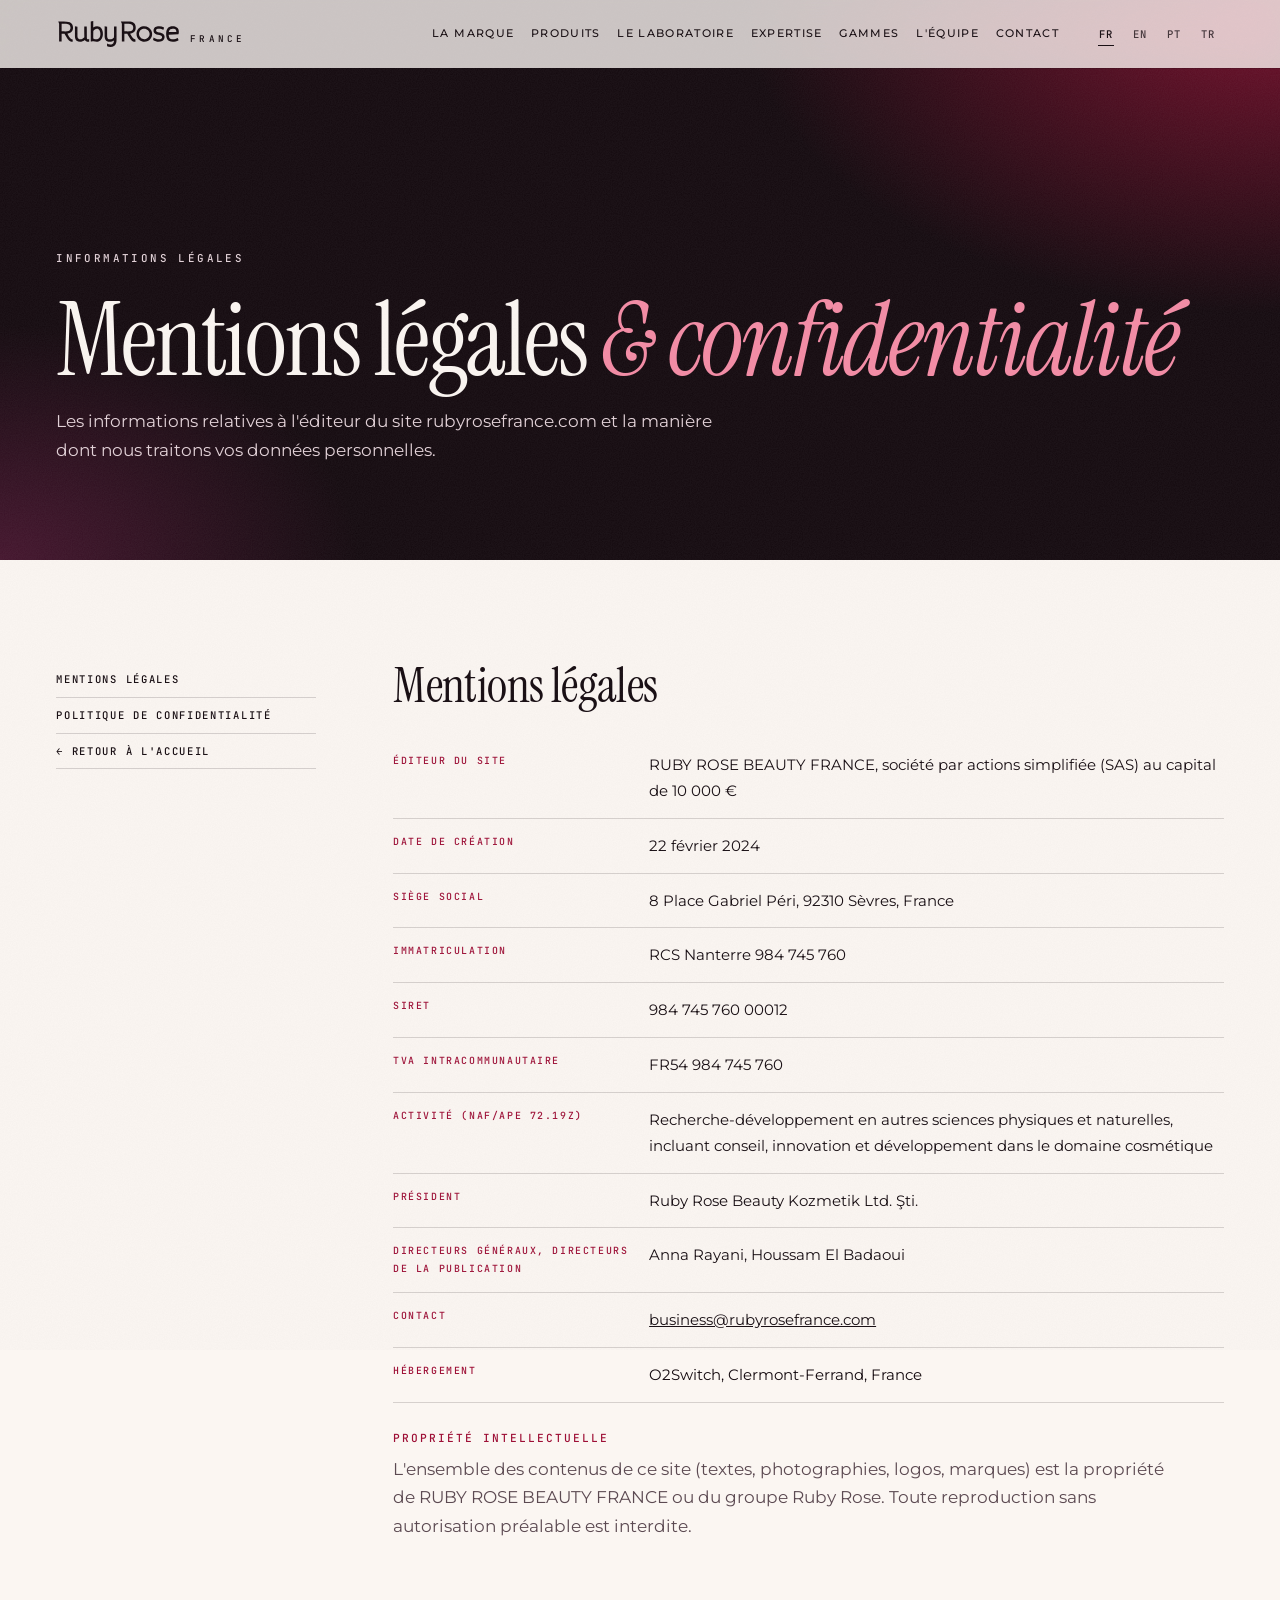
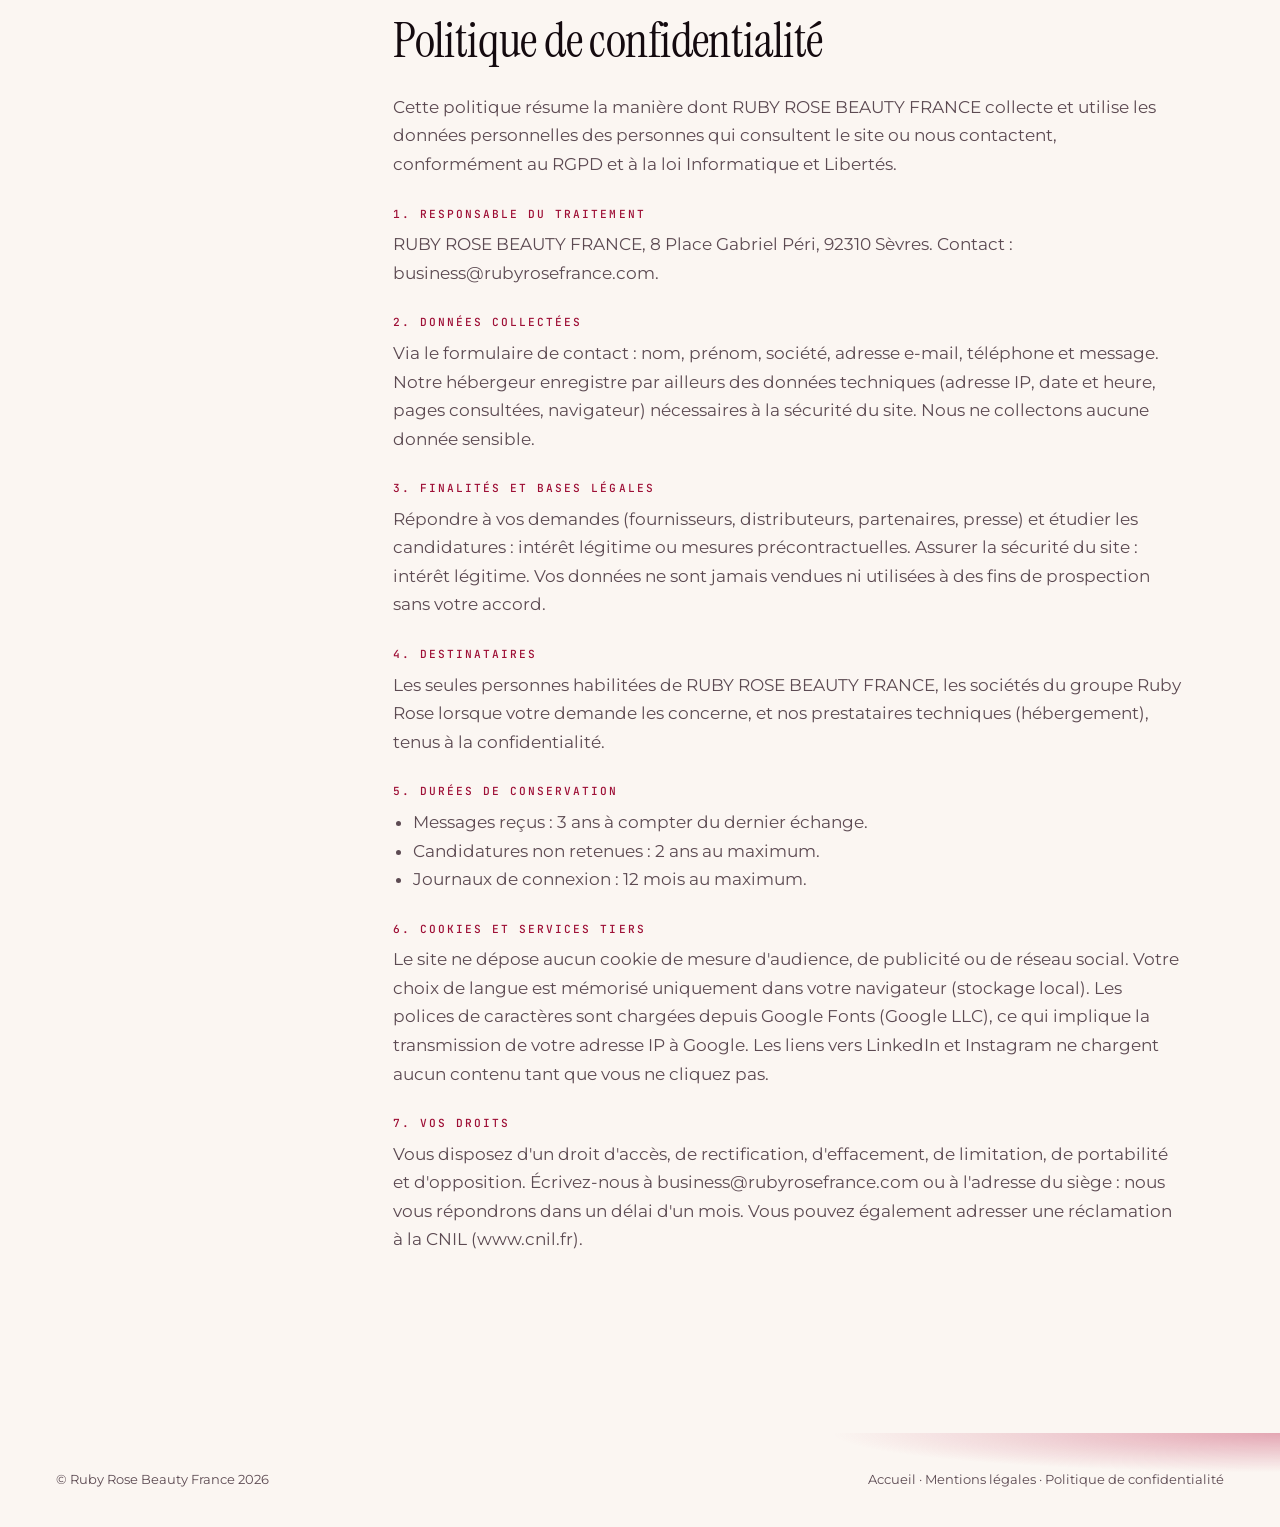
==== commit ca467ec9: "Ruby Rose France v3: ürün odaklı tasarım, Türkçe dil desteği, gerçek ürün görselleri - Model/kampany" ====
--- a/rubyrose-site/mentions-legales.html
+++ b/rubyrose-site/mentions-legales.html
@@ -27,6 +27,7 @@
     <nav class="nav__links" aria-label="Navigation principale" data-i18n-attr="aria-label:ui.mainnav">
       <ul>
         <li><a href="index.html#marque" data-i18n="nav.brand">La marque</a></li>
+        <li><a href="index.html#produits" data-i18n="nav.products">Produits</a></li>
         <li><a href="index.html#laboratoire" data-i18n="nav.lab">Le laboratoire</a></li>
         <li><a href="index.html#expertise" data-i18n="nav.expertise">Expertise</a></li>
         <li><a href="index.html#classic" data-i18n="nav.ranges">Gammes</a></li>
@@ -39,6 +40,7 @@
         <button type="button" data-lang="fr" aria-pressed="true" lang="fr">FR</button>
         <button type="button" data-lang="en" aria-pressed="false" lang="en">EN</button>
         <button type="button" data-lang="pt" aria-pressed="false" lang="pt">PT</button>
+        <button type="button" data-lang="tr" aria-pressed="false" lang="tr">TR</button>
       </div>
       <a class="btn btn--sm nav__cta" href="index.html#contact"><span data-i18n="nav.cta">Demander un échantillon</span></a>
       <button class="burger" type="button" aria-expanded="false" aria-controls="menu" aria-label="Ouvrir le menu" data-i18n-attr="aria-label:ui.open"><span></span><span></span></button>
@@ -50,17 +52,19 @@
   <div class="menu__inner">
     <ol class="menu__links">
       <li><a href="index.html#marque"><small>01</small><span data-i18n="nav.brand">La marque</span></a></li>
-      <li><a href="index.html#laboratoire"><small>02</small><span data-i18n="nav.lab">Le laboratoire</span></a></li>
-      <li><a href="index.html#expertise"><small>03</small><span data-i18n="nav.expertise">Expertise</span></a></li>
-      <li><a href="index.html#classic"><small>04</small><span data-i18n="nav.ranges">Gammes</span></a></li>
-      <li><a href="index.html#equipe"><small>05</small><span data-i18n="nav.team">L'équipe</span></a></li>
-      <li><a href="index.html#contact"><small>06</small><span data-i18n="nav.contact">Contact</span></a></li>
+      <li><a href="index.html#produits"><small>02</small><span data-i18n="nav.products">Produits</span></a></li>
+      <li><a href="index.html#laboratoire"><small>03</small><span data-i18n="nav.lab">Le laboratoire</span></a></li>
+      <li><a href="index.html#expertise"><small>04</small><span data-i18n="nav.expertise">Expertise</span></a></li>
+      <li><a href="index.html#classic"><small>05</small><span data-i18n="nav.ranges">Gammes</span></a></li>
+      <li><a href="index.html#equipe"><small>06</small><span data-i18n="nav.team">L'équipe</span></a></li>
+      <li><a href="index.html#contact"><small>07</small><span data-i18n="nav.contact">Contact</span></a></li>
     </ol>
     <div class="menu__foot">
       <div class="lang lang--menu" role="group" aria-label="Langue" data-i18n-attr="aria-label:ui.lang">
         <button type="button" data-lang="fr" aria-pressed="true" lang="fr">FR</button>
         <button type="button" data-lang="en" aria-pressed="false" lang="en">EN</button>
         <button type="button" data-lang="pt" aria-pressed="false" lang="pt">PT</button>
+        <button type="button" data-lang="tr" aria-pressed="false" lang="tr">TR</button>
       </div>
       <p class="menu__addr">8 Place Gabriel Péri, 92310 Sèvres<br><a href="mailto:business@rubyrosefrance.com">business@rubyrosefrance.com</a></p>
     </div>
@@ -138,7 +142,7 @@
 </footer>
 
 <script type="application/json" id="i18n">
-{"fr":{"ui.close":"Fermer le menu"},"en":{"ui.skip":"Skip to content","ui.home":"Ruby Rose France — home","ui.mainnav":"Main navigation","ui.lang":"Language","ui.open":"Open menu","ui.close":"Close menu","nav.brand":"The brand","nav.lab":"The laboratory","nav.expertise":"Expertise","nav.ranges":"Ranges","nav.team":"The team","nav.contact":"Contact","nav.cta":"Request a sample","ft.legal":"Legal notice","ct.privacy":"Privacy policy","lg.metaTitle":"Legal notice & privacy — Ruby Rose France","lg.metaDesc":"Legal notice and privacy policy of RUBY ROSE BEAUTY FRANCE SAS, 8 Place Gabriel Péri, 92310 Sèvres, France.","lg.eyebrow":"Legal information","lg.title":"Legal notice <em>&amp; privacy<\/em>","lg.intro":"Information about the publisher of rubyrosefrance.com and how we process your personal data.","lg.toc":"Contents","lg.s1":"Legal notice","lg.s2":"Privacy policy","lg.back":"← Back to home","lg.home":"Home","lg.k.publisher":"Website publisher","lg.v.publisher":"RUBY ROSE BEAUTY FRANCE, simplified joint-stock company (SAS) with share capital of €10,000","lg.k.created":"Date of incorporation","lg.v.created":"22 February 2024","lg.k.hq":"Registered office","lg.k.rcs":"Registration","lg.v.rcs":"Nanterre Trade and Companies Register (RCS) 984 745 760","lg.k.vat":"EU VAT number","lg.k.naf":"Activity (NAF/APE 72.19Z)","lg.v.naf":"Research and development in other physical and natural sciences, including consulting, innovation and development in the cosmetics field","lg.k.pres":"President","lg.k.dir":"Managing directors, publication directors","lg.k.contact":"Contact","lg.k.host":"Hosting","lg.ip.t":"Intellectual property","lg.ip":"All content on this website (texts, photographs, logos, trademarks) is the property of RUBY ROSE BEAUTY FRANCE or the Ruby Rose group. Any reproduction without prior authorisation is prohibited.","lg.p.intro":"This policy summarises how RUBY ROSE BEAUTY FRANCE collects and uses the personal data of people who visit the website or contact us, in accordance with the GDPR and the French Data Protection Act.","lg.p1.t":"1. Data controller","lg.p1":"RUBY ROSE BEAUTY FRANCE, 8 Place Gabriel Péri, 92310 Sèvres, France. Contact: business@rubyrosefrance.com.","lg.p2.t":"2. Data collected","lg.p2":"Through the contact form: last name, first name, company, email address, phone number and message. Our host also records technical data (IP address, date and time, pages viewed, browser) needed for website security. We do not collect any sensitive data.","lg.p3.t":"3. Purposes and legal bases","lg.p3":"Answering your enquiries (suppliers, distributors, partners, press) and reviewing applications: legitimate interest or pre-contractual measures. Keeping the website secure: legitimate interest. Your data is never sold or used for marketing without your consent.","lg.p4.t":"4. Recipients","lg.p4":"Only authorised staff of RUBY ROSE BEAUTY FRANCE, Ruby Rose group companies when your enquiry concerns them, and our technical service providers (hosting), all bound by confidentiality.","lg.p5.t":"5. Retention periods","lg.p5a":"Messages received: 3 years from our last exchange.","lg.p5b":"Unsuccessful applications: 2 years maximum.","lg.p5c":"Connection logs: 12 months maximum.","lg.p6.t":"6. Cookies and third-party services","lg.p6":"The website sets no analytics, advertising or social-media cookies. Your language choice is stored only in your browser (local storage). Fonts are loaded from Google Fonts (Google LLC), which means your IP address is sent to Google. Links to LinkedIn and Instagram load no content until you click them.","lg.p7.t":"7. Your rights","lg.p7":"You have the right to access, rectify, erase, restrict, port and object to the processing of your data. Write to us at business@rubyrosefrance.com or at our registered office: we will reply within one month. You may also lodge a complaint with the CNIL (www.cnil.fr)."},"pt":{"ui.skip":"Ir para o conteúdo","ui.home":"Ruby Rose France — início","ui.mainnav":"Navegação principal","ui.lang":"Idioma","ui.open":"Abrir o menu","ui.close":"Fechar o menu","nav.brand":"A marca","nav.lab":"O laboratório","nav.expertise":"Expertise","nav.ranges":"Linhas","nav.team":"A equipe","nav.contact":"Contato","nav.cta":"Solicitar uma amostra","ft.legal":"Aviso legal","ct.privacy":"Política de privacidade","lg.metaTitle":"Aviso legal e privacidade — Ruby Rose France","lg.metaDesc":"Aviso legal e política de privacidade da RUBY ROSE BEAUTY FRANCE SAS, 8 Place Gabriel Péri, 92310 Sèvres, França.","lg.eyebrow":"Informações legais","lg.title":"Aviso legal <em>&amp; privacidade<\/em>","lg.intro":"Informações sobre o editor do site rubyrosefrance.com e sobre como tratamos seus dados pessoais.","lg.toc":"Sumário","lg.s1":"Aviso legal","lg.s2":"Política de privacidade","lg.back":"← Voltar ao início","lg.home":"Início","lg.k.publisher":"Editor do site","lg.v.publisher":"RUBY ROSE BEAUTY FRANCE, sociedade por ações simplificada (SAS) com capital social de 10.000 €","lg.k.created":"Data de constituição","lg.v.created":"22 de fevereiro de 2024","lg.k.hq":"Sede social","lg.k.rcs":"Registro","lg.v.rcs":"RCS de Nanterre 984 745 760","lg.k.vat":"IVA intracomunitário","lg.k.naf":"Atividade (NAF/APE 72.19Z)","lg.v.naf":"Pesquisa e desenvolvimento em outras ciências físicas e naturais, incluindo consultoria, inovação e desenvolvimento na área cosmética","lg.k.pres":"Presidente","lg.k.dir":"Diretores-gerais, diretores de publicação","lg.k.contact":"Contato","lg.k.host":"Hospedagem","lg.ip.t":"Propriedade intelectual","lg.ip":"Todo o conteúdo deste site (textos, fotografias, logotipos, marcas) é de propriedade da RUBY ROSE BEAUTY FRANCE ou do grupo Ruby Rose. É proibida qualquer reprodução sem autorização prévia.","lg.p.intro":"Esta política resume como a RUBY ROSE BEAUTY FRANCE coleta e utiliza os dados pessoais das pessoas que visitam o site ou entram em contato conosco, em conformidade com o RGPD e a lei francesa de proteção de dados.","lg.p1.t":"1. Controlador dos dados","lg.p1":"RUBY ROSE BEAUTY FRANCE, 8 Place Gabriel Péri, 92310 Sèvres, França. Contato: business@rubyrosefrance.com.","lg.p2.t":"2. Dados coletados","lg.p2":"Pelo formulário de contato: sobrenome, nome, empresa, e-mail, telefone e mensagem. Nosso provedor de hospedagem também registra dados técnicos (endereço IP, data e hora, páginas visitadas, navegador) necessários à segurança do site. Não coletamos nenhum dado sensível.","lg.p3.t":"3. Finalidades e bases legais","lg.p3":"Responder às suas solicitações (fornecedores, distribuidores, parceiros, imprensa) e analisar candidaturas: interesse legítimo ou medidas pré-contratuais. Garantir a segurança do site: interesse legítimo. Seus dados nunca são vendidos nem usados para prospecção sem o seu consentimento.","lg.p4.t":"4. Destinatários","lg.p4":"Apenas as pessoas autorizadas da RUBY ROSE BEAUTY FRANCE, as empresas do grupo Ruby Rose quando a sua solicitação lhes disser respeito e nossos prestadores técnicos (hospedagem), sujeitos à confidencialidade.","lg.p5.t":"5. Prazos de conservação","lg.p5a":"Mensagens recebidas: 3 anos a partir da última troca.","lg.p5b":"Candidaturas não selecionadas: no máximo 2 anos.","lg.p5c":"Registros de conexão: no máximo 12 meses.","lg.p6.t":"6. Cookies e serviços de terceiros","lg.p6":"O site não utiliza cookies de medição de audiência, publicidade ou redes sociais. Sua escolha de idioma fica salva apenas no seu navegador (armazenamento local). As fontes são carregadas do Google Fonts (Google LLC), o que implica o envio do seu endereço IP ao Google. Os links para o LinkedIn e o Instagram não carregam nenhum conteúdo até que você clique.","lg.p7.t":"7. Seus direitos","lg.p7":"Você tem direito de acesso, retificação, exclusão, limitação, portabilidade e oposição. Escreva para business@rubyrosefrance.com ou para o endereço da sede: responderemos em até um mês. Você também pode apresentar uma reclamação à CNIL (www.cnil.fr)."}}
+{"fr":{"ui.close":"Fermer le menu"},"en":{"ui.skip":"Skip to content","ui.home":"Ruby Rose France — home","ui.mainnav":"Main navigation","ui.lang":"Language","ui.open":"Open menu","ui.close":"Close menu","nav.brand":"The brand","nav.lab":"The laboratory","nav.expertise":"Expertise","nav.ranges":"Ranges","nav.team":"The team","nav.contact":"Contact","nav.cta":"Request a sample","ft.legal":"Legal notice","ct.privacy":"Privacy policy","lg.metaTitle":"Legal notice & privacy — Ruby Rose France","lg.metaDesc":"Legal notice and privacy policy of RUBY ROSE BEAUTY FRANCE SAS, 8 Place Gabriel Péri, 92310 Sèvres, France.","lg.eyebrow":"Legal information","lg.title":"Legal notice <em>&amp; privacy<\/em>","lg.intro":"Information about the publisher of rubyrosefrance.com and how we process your personal data.","lg.toc":"Contents","lg.s1":"Legal notice","lg.s2":"Privacy policy","lg.back":"← Back to home","lg.home":"Home","lg.k.publisher":"Website publisher","lg.v.publisher":"RUBY ROSE BEAUTY FRANCE, simplified joint-stock company (SAS) with share capital of €10,000","lg.k.created":"Date of incorporation","lg.v.created":"22 February 2024","lg.k.hq":"Registered office","lg.k.rcs":"Registration","lg.v.rcs":"Nanterre Trade and Companies Register (RCS) 984 745 760","lg.k.vat":"EU VAT number","lg.k.naf":"Activity (NAF/APE 72.19Z)","lg.v.naf":"Research and development in other physical and natural sciences, including consulting, innovation and development in the cosmetics field","lg.k.pres":"President","lg.k.dir":"Managing directors, publication directors","lg.k.contact":"Contact","lg.k.host":"Hosting","lg.ip.t":"Intellectual property","lg.ip":"All content on this website (texts, photographs, logos, trademarks) is the property of RUBY ROSE BEAUTY FRANCE or the Ruby Rose group. Any reproduction without prior authorisation is prohibited.","lg.p.intro":"This policy summarises how RUBY ROSE BEAUTY FRANCE collects and uses the personal data of people who visit the website or contact us, in accordance with the GDPR and the French Data Protection Act.","lg.p1.t":"1. Data controller","lg.p1":"RUBY ROSE BEAUTY FRANCE, 8 Place Gabriel Péri, 92310 Sèvres, France. Contact: business@rubyrosefrance.com.","lg.p2.t":"2. Data collected","lg.p2":"Through the contact form: last name, first name, company, email address, phone number and message. Our host also records technical data (IP address, date and time, pages viewed, browser) needed for website security. We do not collect any sensitive data.","lg.p3.t":"3. Purposes and legal bases","lg.p3":"Answering your enquiries (suppliers, distributors, partners, press) and reviewing applications: legitimate interest or pre-contractual measures. Keeping the website secure: legitimate interest. Your data is never sold or used for marketing without your consent.","lg.p4.t":"4. Recipients","lg.p4":"Only authorised staff of RUBY ROSE BEAUTY FRANCE, Ruby Rose group companies when your enquiry concerns them, and our technical service providers (hosting), all bound by confidentiality.","lg.p5.t":"5. Retention periods","lg.p5a":"Messages received: 3 years from our last exchange.","lg.p5b":"Unsuccessful applications: 2 years maximum.","lg.p5c":"Connection logs: 12 months maximum.","lg.p6.t":"6. Cookies and third-party services","lg.p6":"The website sets no analytics, advertising or social-media cookies. Your language choice is stored only in your browser (local storage). Fonts are loaded from Google Fonts (Google LLC), which means your IP address is sent to Google. Links to LinkedIn and Instagram load no content until you click them.","lg.p7.t":"7. Your rights","lg.p7":"You have the right to access, rectify, erase, restrict, port and object to the processing of your data. Write to us at business@rubyrosefrance.com or at our registered office: we will reply within one month. You may also lodge a complaint with the CNIL (www.cnil.fr).","nav.products":"Products"},"pt":{"ui.skip":"Ir para o conteúdo","ui.home":"Ruby Rose France — início","ui.mainnav":"Navegação principal","ui.lang":"Idioma","ui.open":"Abrir o menu","ui.close":"Fechar o menu","nav.brand":"A marca","nav.lab":"O laboratório","nav.expertise":"Expertise","nav.ranges":"Linhas","nav.team":"A equipe","nav.contact":"Contato","nav.cta":"Solicitar uma amostra","ft.legal":"Aviso legal","ct.privacy":"Política de privacidade","lg.metaTitle":"Aviso legal e privacidade — Ruby Rose France","lg.metaDesc":"Aviso legal e política de privacidade da RUBY ROSE BEAUTY FRANCE SAS, 8 Place Gabriel Péri, 92310 Sèvres, França.","lg.eyebrow":"Informações legais","lg.title":"Aviso legal <em>&amp; privacidade<\/em>","lg.intro":"Informações sobre o editor do site rubyrosefrance.com e sobre como tratamos seus dados pessoais.","lg.toc":"Sumário","lg.s1":"Aviso legal","lg.s2":"Política de privacidade","lg.back":"← Voltar ao início","lg.home":"Início","lg.k.publisher":"Editor do site","lg.v.publisher":"RUBY ROSE BEAUTY FRANCE, sociedade por ações simplificada (SAS) com capital social de 10.000 €","lg.k.created":"Data de constituição","lg.v.created":"22 de fevereiro de 2024","lg.k.hq":"Sede social","lg.k.rcs":"Registro","lg.v.rcs":"RCS de Nanterre 984 745 760","lg.k.vat":"IVA intracomunitário","lg.k.naf":"Atividade (NAF/APE 72.19Z)","lg.v.naf":"Pesquisa e desenvolvimento em outras ciências físicas e naturais, incluindo consultoria, inovação e desenvolvimento na área cosmética","lg.k.pres":"Presidente","lg.k.dir":"Diretores-gerais, diretores de publicação","lg.k.contact":"Contato","lg.k.host":"Hospedagem","lg.ip.t":"Propriedade intelectual","lg.ip":"Todo o conteúdo deste site (textos, fotografias, logotipos, marcas) é de propriedade da RUBY ROSE BEAUTY FRANCE ou do grupo Ruby Rose. É proibida qualquer reprodução sem autorização prévia.","lg.p.intro":"Esta política resume como a RUBY ROSE BEAUTY FRANCE coleta e utiliza os dados pessoais das pessoas que visitam o site ou entram em contato conosco, em conformidade com o RGPD e a lei francesa de proteção de dados.","lg.p1.t":"1. Controlador dos dados","lg.p1":"RUBY ROSE BEAUTY FRANCE, 8 Place Gabriel Péri, 92310 Sèvres, França. Contato: business@rubyrosefrance.com.","lg.p2.t":"2. Dados coletados","lg.p2":"Pelo formulário de contato: sobrenome, nome, empresa, e-mail, telefone e mensagem. Nosso provedor de hospedagem também registra dados técnicos (endereço IP, data e hora, páginas visitadas, navegador) necessários à segurança do site. Não coletamos nenhum dado sensível.","lg.p3.t":"3. Finalidades e bases legais","lg.p3":"Responder às suas solicitações (fornecedores, distribuidores, parceiros, imprensa) e analisar candidaturas: interesse legítimo ou medidas pré-contratuais. Garantir a segurança do site: interesse legítimo. Seus dados nunca são vendidos nem usados para prospecção sem o seu consentimento.","lg.p4.t":"4. Destinatários","lg.p4":"Apenas as pessoas autorizadas da RUBY ROSE BEAUTY FRANCE, as empresas do grupo Ruby Rose quando a sua solicitação lhes disser respeito e nossos prestadores técnicos (hospedagem), sujeitos à confidencialidade.","lg.p5.t":"5. Prazos de conservação","lg.p5a":"Mensagens recebidas: 3 anos a partir da última troca.","lg.p5b":"Candidaturas não selecionadas: no máximo 2 anos.","lg.p5c":"Registros de conexão: no máximo 12 meses.","lg.p6.t":"6. Cookies e serviços de terceiros","lg.p6":"O site não utiliza cookies de medição de audiência, publicidade ou redes sociais. Sua escolha de idioma fica salva apenas no seu navegador (armazenamento local). As fontes são carregadas do Google Fonts (Google LLC), o que implica o envio do seu endereço IP ao Google. Os links para o LinkedIn e o Instagram não carregam nenhum conteúdo até que você clique.","lg.p7.t":"7. Seus direitos","lg.p7":"Você tem direito de acesso, retificação, exclusão, limitação, portabilidade e oposição. Escreva para business@rubyrosefrance.com ou para o endereço da sede: responderemos em até um mês. Você também pode apresentar uma reclamação à CNIL (www.cnil.fr).","nav.products":"Produtos"},"tr":{"ui.skip":"İçeriğe geç","ui.home":"Ruby Rose France — ana sayfa","ui.mainnav":"Ana gezinme","ui.lang":"Dil","ui.open":"Menüyü aç","ui.close":"Menüyü kapat","nav.brand":"Marka","nav.lab":"Laboratuvar","nav.expertise":"Uzmanlık","nav.ranges":"Seriler","nav.team":"Ekip","nav.contact":"İletişim","nav.cta":"Numune talep edin","ft.legal":"Yasal bildirim","ct.privacy":"Gizlilik politikası","lg.metaTitle":"Yasal bildirim ve gizlilik — Ruby Rose France","lg.metaDesc":"RUBY ROSE BEAUTY FRANCE SAS’ın yasal bildirimi ve gizlilik politikası, 8 Place Gabriel Péri, 92310 Sèvres, Fransa.","lg.eyebrow":"Yasal bilgiler","lg.title":"Yasal bildirim <em>ve gizlilik<\/em>","lg.intro":"rubyrosefrance.com sitesinin yayıncısına ilişkin bilgiler ve kişisel verilerinizi nasıl işlediğimiz.","lg.toc":"İçindekiler","lg.s1":"Yasal bildirim","lg.s2":"Gizlilik politikası","lg.back":"← Ana sayfaya dön","lg.home":"Ana sayfa","lg.k.publisher":"Site yayıncısı","lg.v.publisher":"RUBY ROSE BEAUTY FRANCE, 10.000 € sermayeli basitleştirilmiş anonim şirket (SAS)","lg.k.created":"Kuruluş tarihi","lg.v.created":"22 Şubat 2024","lg.k.hq":"Merkez adresi","lg.k.rcs":"Ticaret sicili","lg.v.rcs":"Nanterre Ticaret ve Şirketler Sicili (RCS) 984 745 760","lg.k.vat":"AB KDV numarası","lg.k.naf":"Faaliyet (NAF/APE 72.19Z)","lg.v.naf":"Kozmetik alanında danışmanlık, inovasyon ve geliştirme dahil olmak üzere diğer fizik ve doğa bilimlerinde araştırma-geliştirme","lg.k.pres":"Başkan","lg.k.dir":"Genel müdürler, yayın sorumluları","lg.k.contact":"İletişim","lg.k.host":"Barındırma","lg.ip.t":"Fikrî mülkiyet","lg.ip":"Bu sitedeki tüm içerikler (metinler, fotoğraflar, logolar, markalar) RUBY ROSE BEAUTY FRANCE’a veya Ruby Rose grubuna aittir. Önceden izin alınmadan çoğaltılması yasaktır.","lg.p.intro":"Bu politika, RUBY ROSE BEAUTY FRANCE’ın siteyi ziyaret eden veya bizimle iletişime geçen kişilerin kişisel verilerini GDPR ve Fransız Bilişim ve Özgürlükler Kanunu uyarınca nasıl topladığını ve kullandığını özetler.","lg.p1.t":"1. Veri sorumlusu","lg.p1":"RUBY ROSE BEAUTY FRANCE, 8 Place Gabriel Péri, 92310 Sèvres, Fransa. İletişim: business@rubyrosefrance.com.","lg.p2.t":"2. Toplanan veriler","lg.p2":"İletişim formu aracılığıyla: soyadı, adı, şirket, e-posta adresi, telefon numarası ve mesaj. Barındırma sağlayıcımız ayrıca site güvenliği için gerekli teknik verileri (IP adresi, tarih ve saat, görüntülenen sayfalar, tarayıcı) kaydeder. Hiçbir hassas veri toplamıyoruz.","lg.p3.t":"3. Amaçlar ve hukuki dayanaklar","lg.p3":"Taleplerinize (tedarikçiler, distribütörler, iş ortakları, basın) yanıt vermek ve iş başvurularını değerlendirmek: meşru menfaat veya sözleşme öncesi tedbirler. Site güvenliğini sağlamak: meşru menfaat. Verileriniz asla satılmaz ve onayınız olmadan pazarlama amacıyla kullanılmaz.","lg.p4.t":"4. Alıcılar","lg.p4":"Yalnızca RUBY ROSE BEAUTY FRANCE’ın yetkili personeli, talebiniz kendilerini ilgilendirdiğinde Ruby Rose grubu şirketleri ve gizlilik yükümlülüğü altındaki teknik hizmet sağlayıcılarımız (barındırma).","lg.p5.t":"5. Saklama süreleri","lg.p5a":"Alınan mesajlar: son yazışmadan itibaren 3 yıl.","lg.p5b":"Olumsuz sonuçlanan başvurular: en fazla 2 yıl.","lg.p5c":"Bağlantı kayıtları: en fazla 12 ay.","lg.p6.t":"6. Çerezler ve üçüncü taraf hizmetleri","lg.p6":"Site hiçbir ölçümleme, reklam veya sosyal medya çerezi kullanmaz. Dil tercihiniz yalnızca tarayıcınızda (yerel depolama) saklanır. Yazı tipleri Google Fonts’tan (Google LLC) yüklenir; bu, IP adresinizin Google’a iletilmesi anlamına gelir. LinkedIn ve Instagram bağlantıları, siz tıklamadıkça hiçbir içerik yüklemez.","lg.p7.t":"7. Haklarınız","lg.p7":"Verilerinize erişim, düzeltme, silme, işlemeyi kısıtlama, taşınabilirlik ve itiraz haklarına sahipsiniz. Bize business@rubyrosefrance.com adresinden veya merkez adresimizden yazın: bir ay içinde yanıt vereceğiz. Ayrıca CNIL’e (www.cnil.fr) şikâyette bulunabilirsiniz.","nav.products":"Ürünler"}}
 </script>
 </body>
 </html>
--- a/rubyrose-site/assets/css/style.css
+++ b/rubyrose-site/assets/css/style.css
@@ -1,5 +1,8 @@
-/* Ruby Rose France — v2 "PIGMENT" · la couleur, à l'état vivant */
+/* Ruby Rose France — v3 "PRODUCT FIRST" on the v2 "PIGMENT" system · la couleur, à l'état vivant */
 @property --h{syntax:'<percentage>';inherits:false;initial-value:0%}
+@property --st1{syntax:'<color>';inherits:true;initial-value:#F7E3D3}
+@property --st2{syntax:'<color>';inherits:true;initial-value:#E2B89B}
+@property --st3{syntax:'<color>';inherits:true;initial-value:#B9805F}
 :root{
   --night:#140A0F;--plum:#4A1631;--ruby:#B8123F;--rose:#EA5174;--blush:#F7D9DF;--ivory:#FBF6F2;--gold:#D9B072;
   /* live palette tokens (updated on scroll by fx.js; contrast-checked) */
@@ -147,7 +150,7 @@
 .nav__fr{font:500 .58rem/1 var(--mono);letter-spacing:.34em;text-transform:uppercase;padding-bottom:3px}
 .nav__links{margin-left:auto}
 .nav__links ul{display:flex;gap:clamp(14px,1.8vw,32px)}
-.nav__links a{position:relative;display:block;padding:8px 0;font:500 .7rem/1 var(--sans);letter-spacing:.16em;text-transform:uppercase;text-decoration:none}
+.nav__links a{position:relative;display:block;padding:8px 0;white-space:nowrap;font:500 .7rem/1 var(--sans);letter-spacing:.16em;text-transform:uppercase;text-decoration:none}
 .nav__links a::after{content:"";position:absolute;left:0;right:0;bottom:2px;height:1px;background:currentColor;transform:scaleX(0);transform-origin:right;transition:transform .5s var(--ease)}
 .nav__links a:hover::after,.nav__links a[aria-current="true"]::after{transform:scaleX(1);transform-origin:left}
 .nav__tools{display:flex;align-items:center;gap:clamp(12px,1.6vw,24px)}
@@ -178,12 +181,8 @@
 /* ===== HERO ===== */
 .hero{position:relative;height:100vh;height:100svh;min-height:640px;overflow:hidden;background:#140A0F;color:#FBF6F2;--fg:#FBF6F2;--fg2:#E4D3D9;--acc:#F7D9DF;--hl:#F48BA5;--line:rgba(251,246,242,.2)}
 .hero__fallback{position:absolute;inset:0;background:radial-gradient(48% 60% at 78% 30%,rgba(184,18,63,.95),transparent 62%),radial-gradient(40% 50% at 20% 85%,rgba(234,81,116,.55),transparent 70%),radial-gradient(60% 70% at 10% 20%,#4A1631,transparent 70%),radial-gradient(30% 30% at 62% 80%,rgba(217,176,114,.28),transparent 70%),#140A0F}
-.hero__photo{position:absolute;inset:0 0 0 34%;-webkit-mask:linear-gradient(90deg,transparent,#000 42%);mask:linear-gradient(90deg,transparent,#000 42%);mix-blend-mode:screen;opacity:.9}
-.hero__photo img{width:100%;height:100%;object-fit:cover;object-position:50% 40%;animation:kenburns 26s ease-in-out infinite alternate}
-@keyframes kenburns{from{transform:scale(1.14) translateX(1.5%)}to{transform:scale(1.02)}}
 .hero__gl{position:absolute;inset:0;width:100%;height:100%;display:block;opacity:0;transition:opacity 1s}
 html.has-gl .hero__gl{opacity:1}
-html.has-gl .hero__photo{opacity:0}
 html.has-gl .hero__fallback{opacity:0}
 .hero__veil{position:absolute;inset:0;pointer-events:none;background:linear-gradient(90deg,rgba(20,10,15,.62) 0%,rgba(20,10,15,.18) 46%,rgba(20,10,15,0) 70%),linear-gradient(0deg,rgba(20,10,15,.78) 0%,rgba(20,10,15,0) 40%),linear-gradient(180deg,rgba(20,10,15,.45),rgba(20,10,15,0) 18%)}
 .hero__marks{position:absolute;inset:calc(var(--nav-h) + 6px) var(--gut) 22px;pointer-events:none;z-index:2}
@@ -194,7 +193,7 @@
 .hero__marks i:nth-child(4){right:0;bottom:0;border-width:0 1px 1px 0}
 .hero__ruler{position:absolute;left:40px;right:40px;bottom:0;height:9px;background:repeating-linear-gradient(90deg,rgba(217,176,114,.7) 0 1px,transparent 1px 12px) bottom/100% 5px no-repeat,repeating-linear-gradient(90deg,rgba(217,176,114,.9) 0 1px,transparent 1px 120px) bottom/100% 9px no-repeat;opacity:.7}
 .hero__coord{left:clamp(4px,1vw,20px);transform:translateY(-50%) rotate(180deg);color:rgba(251,246,242,.82)}
-.hero__content{position:relative;z-index:3;height:100%;display:grid;grid-template-rows:auto 1fr auto;padding:calc(var(--nav-h) + 4vh) var(--gut) clamp(40px,7vh,84px)}
+.hero__content{position:relative;z-index:3;height:100%;display:grid;grid-template-rows:auto 1fr auto;padding:calc(var(--nav-h) + 4vh) var(--gut) clamp(84px,14vh,140px)}
 .hero__eyebrow{color:#F7D9DF;margin:0;opacity:0;transition:opacity 1s .9s}
 .hero__title{align-self:center;max-width:15ch;font:400 clamp(3.4rem,9.4vw,14vw)/.84 var(--serif);letter-spacing:-.03em;text-indent:1.1em;color:#FBF6F2;text-shadow:0 0 60px rgba(20,10,15,.35)}
 .hero__title em{color:#F48BA5}
@@ -203,13 +202,13 @@
 .hero__ctas{display:flex;flex-wrap:wrap;gap:14px;padding-right:70px}
 .hero .btn--ghost{color:#FBF6F2;border-color:rgba(251,246,242,.7)}
 html.is-loaded .hero__eyebrow,html.is-loaded .hero__bottom,html:not(.js) .hero__eyebrow,html:not(.js) .hero__bottom{opacity:1;transform:none}
-.hero__badge{position:absolute;z-index:3;right:calc(var(--gut) + 20px);top:clamp(120px,20vh,200px);width:150px;aspect-ratio:1;display:grid;place-items:center;color:#FBF6F2}
+.hero__badge{position:absolute;z-index:3;right:calc(var(--gut) + 20px);top:calc(var(--nav-h) + 26px);width:132px;aspect-ratio:1;display:grid;place-items:center;color:#FBF6F2}
 .hero__badge svg{position:absolute;inset:0;animation:spin 22s linear infinite}
 .hero__badge text{font:500 10.5px var(--mono);letter-spacing:.16em;text-transform:uppercase;fill:currentColor}
 .hero__badge span{font:italic 400 2.6rem/1 var(--serif);color:#F48BA5}
 .hero__badge::before{content:"";position:absolute;inset:34px;border:1px solid rgba(217,176,114,.7);border-radius:50%}
 @keyframes spin{to{transform:rotate(360deg)}}
-.hero__scroll{position:absolute;z-index:3;right:calc(var(--gut) + 12px);bottom:clamp(40px,7vh,84px);display:flex;flex-direction:column;align-items:center;gap:14px;font:500 .6rem var(--mono);letter-spacing:.3em;text-transform:uppercase;text-decoration:none;writing-mode:vertical-rl;color:#E4D3D9}
+.hero__scroll{position:absolute;z-index:3;right:calc(var(--gut) + 12px);bottom:clamp(84px,14vh,140px);display:flex;flex-direction:column;align-items:center;gap:14px;font:500 .6rem var(--mono);letter-spacing:.3em;text-transform:uppercase;text-decoration:none;writing-mode:vertical-rl;color:#E4D3D9}
 .hero__scroll i{position:relative;width:1px;height:70px;background:rgba(251,246,242,.25);overflow:hidden}
 .hero__scroll i::after{content:"";position:absolute;inset:0;background:var(--ivory);animation:cue 2.2s var(--ease-io) infinite}
 @keyframes cue{0%{transform:translateY(-100%)}60%,100%{transform:translateY(100%)}}
@@ -261,7 +260,6 @@
 .brand__visual{grid-column:1/7;position:relative;grid-row:1}
 .brand__main .pframe{aspect-ratio:4/5;border-radius:0 46vw 0 0}
 .brand__main .cap{padding-left:var(--gut)}
-.brand__cutout{position:absolute;width:44%;right:-24%;bottom:-10%;z-index:3;mix-blend-mode:multiply;pointer-events:none;filter:saturate(1.2)}
 .brand__ghost{position:absolute;left:var(--gut);top:-.45em;z-index:4;font:italic 400 clamp(5rem,17vw,22rem)/1 var(--serif);color:transparent;-webkit-text-stroke:1.2px var(--hl);pointer-events:none;letter-spacing:-.03em}
 .brand__text{grid-column:8/13;grid-row:1;position:relative;z-index:5}
 .brand__title{margin-left:-15vw;margin-bottom:2.4rem;font-size:clamp(2.8rem,7vw,8.8rem)}
@@ -367,6 +365,7 @@
 
 /* ===== CLASSIC · liquid drop ===== */
 .classic .lead{max-width:46ch}
+.launch{margin:0;padding-top:14px;border-top:1px solid var(--line);font-size:.6rem;line-height:1.7;letter-spacing:.14em;text-transform:uppercase;color:var(--fg2)}
 .tabs{display:flex;flex-wrap:wrap;margin-bottom:clamp(30px,4vw,60px);border-bottom:1px solid var(--line)}
 .tab{position:relative;display:grid;gap:4px;padding:18px clamp(14px,2vw,34px) 20px 0;margin-right:clamp(14px,2vw,34px);background:none;border:0;text-align:left;color:var(--fg2);transition:color .3s}
 .tab small{font:500 .6rem/1.3 var(--mono);letter-spacing:.18em;text-transform:uppercase}
@@ -380,14 +379,28 @@
 .cl{display:grid;grid-template-columns:1.12fr .88fr;gap:clamp(30px,5vw,90px);align-items:center}
 .stage{position:relative;aspect-ratio:1;width:100%;max-width:700px;margin-inline:auto;container-type:inline-size}
 .stage__halo{position:absolute;inset:4%;border-radius:50%;background:radial-gradient(circle,var(--shade) 0%,transparent 66%);opacity:.55;filter:blur(30px);transition:background .6s}
-.stage__blob{position:absolute;inset:15%;width:70%;height:70%;overflow:visible}
+.stage__blob{position:absolute;inset:16%;width:68%;height:68%;overflow:visible}
 .stage__blob .blob--base{filter:drop-shadow(0 30px 40px rgba(20,10,15,.25))}
 .stage__ripples circle{fill:none;stroke-width:2;transform-box:fill-box;transform-origin:center;animation:ripple 1.3s var(--ease) forwards}
 @keyframes ripple{from{transform:scale(.8);opacity:.9}to{transform:scale(2.1);opacity:0}}
-.stage__code{position:absolute;inset:0;display:grid;place-content:center;justify-items:center;margin:0;pointer-events:none;color:var(--on-shade);transition:color .4s}
-.stage__code small{font-size:.6rem;letter-spacing:.28em;text-transform:uppercase;margin-bottom:.4em}
-.stage__code span{font:italic 400 clamp(3rem,10cqw,6.4rem)/.9 var(--serif)}
-.stage__pos{position:absolute;left:50%;bottom:2%;transform:translateX(-50%);margin:0;font-size:.66rem;letter-spacing:.2em;color:var(--fg2)}
+.stage__code{position:absolute;left:2%;top:1%;z-index:4;display:grid;justify-items:start;margin:0;pointer-events:none;color:var(--fg)}
+.stage__code small{font-size:.6rem;letter-spacing:.28em;text-transform:uppercase;margin-bottom:.3em;color:var(--acc)}
+.stage__code span{font:italic 400 clamp(1.6rem,5.6cqw,3.2rem)/.95 var(--serif);max-width:6.5em}
+.stage__pack{position:absolute;inset:17% 19% 15%;z-index:2;pointer-events:none}
+.stage__pack img{position:absolute;inset:0;width:100%;height:100%;object-fit:contain;opacity:0;transform:rotate(-14deg) translate3d(-7%,7%,0) scale(.88);transition:opacity .5s var(--ease),transform 1s var(--ease);filter:drop-shadow(0 26px 26px rgba(20,10,15,.3))}
+.stage__pack img.is-on{opacity:1;transform:rotate(-4deg)}
+.classic[data-form="compact"] .stage__pack{inset:24% 26% 22% 22%}
+.stage__pack img.is-out{opacity:0;transform:rotate(10deg) translate3d(9%,-5%,0) scale(.94)}
+.stage__smear{position:absolute;z-index:1;right:0;bottom:12%;width:50%;aspect-ratio:1;pointer-events:none;transform:rotate(-14deg)}
+.stage__smear img{width:100%;height:100%;object-fit:contain;filter:drop-shadow(0 10px 14px rgba(20,10,15,.18))}
+.stage__smear[data-kind="compact"]{width:34%;right:4%;bottom:10%;transform:none}
+.stage__smear.is-wipe img{animation:smearIn .9s var(--ease) both}
+.stage__disc{display:none;position:absolute;inset:6%;border-radius:50%;background:var(--shade);box-shadow:inset 0 -8px 20px rgba(20,10,15,.18),inset 0 8px 16px rgba(255,255,255,.3)}
+.stage__smear[data-kind="hex"] img{display:none}
+.stage__smear[data-kind="hex"] .stage__disc{display:block}
+.stage__smear[data-kind="hex"]{width:30%;right:4%;bottom:10%;transform:none}
+@keyframes smearIn{from{clip-path:inset(0 100% 0 0);transform:translateX(-6%)}to{clip-path:inset(0 0 0 0)}}
+.stage__pos{position:absolute;left:2%;top:calc(1% + clamp(3.4rem,11cqw,6rem));margin:0;font-size:.62rem;letter-spacing:.2em;color:var(--fg2)}
 .shades{position:absolute;inset:0;pointer-events:none}
 .shades[hidden]{display:none}
 .chip{--cs:clamp(24px,5.6cqw,36px);position:absolute;left:50%;top:50%;width:var(--cs);height:var(--cs);margin:calc(var(--cs) / -2) 0 0 calc(var(--cs) / -2);padding:0;border-radius:50%;border:0;background:var(--c);box-shadow:0 0 0 1px var(--line),0 4px 10px rgba(20,10,15,.18);pointer-events:auto;transform:rotate(var(--a)) translateY(calc(var(--rr,45) * -1cqw)) rotate(calc(var(--a) * -1)) scale(var(--sc,1));transition:transform .55s var(--ease),box-shadow .3s}
@@ -518,7 +531,7 @@
 .coords div{display:grid;grid-template-columns:110px 1fr;gap:16px;padding:16px 0;border-bottom:1px solid var(--line)}
 .coords dt{font:500 .62rem/1.9 var(--mono);letter-spacing:.2em;text-transform:uppercase;color:var(--acc)}
 .coords a{text-decoration:none;background:linear-gradient(currentColor,currentColor) 0 100%/100% 1px no-repeat}
-.glass{position:relative;background:rgba(20,10,15,.5);-webkit-backdrop-filter:blur(28px) saturate(1.4);backdrop-filter:blur(28px) saturate(1.4);border:1px solid rgba(251,246,242,.2);box-shadow:inset 0 1px 0 rgba(255,255,255,.14),0 40px 80px rgba(20,10,15,.4);padding:clamp(24px,3.6vw,60px);color:#FBF6F2;--fg:#FBF6F2;--fg2:#E4D3D9;--acc:#F7D9DF;--line:rgba(251,246,242,.22)}
+.glass{position:relative;background:rgba(20,10,15,.82);-webkit-backdrop-filter:blur(28px) saturate(1.4);backdrop-filter:blur(28px) saturate(1.4);border:1px solid rgba(251,246,242,.2);box-shadow:inset 0 1px 0 rgba(255,255,255,.14),0 40px 80px rgba(20,10,15,.4);padding:clamp(24px,3.6vw,60px);color:#FBF6F2;--fg:#FBF6F2;--fg2:#E4D3D9;--acc:#F7D9DF;--line:rgba(251,246,242,.22)}
 .row{display:grid;grid-template-columns:1fr 1fr;gap:0 28px}
 .field{margin-bottom:22px}
 .field label{display:block;font:500 .62rem/1.4 var(--mono);letter-spacing:.2em;text-transform:uppercase;color:#E4D3D9;margin-bottom:6px}
@@ -589,6 +602,149 @@
 .legal-dl dd{font-size:.95rem}
 .page-legal .nav:not(.is-solid){color:#FBF6F2}
 
+/* ===== v3 · product cut-outs: light sweep masked to the packaging ===== */
+.pc{position:relative;display:block;line-height:0}
+.pc img{display:block;width:100%;height:auto}
+.sheen{position:absolute;inset:0;pointer-events:none;-webkit-mask-size:100% 100%;mask-size:100% 100%;-webkit-mask-repeat:no-repeat;mask-repeat:no-repeat;background:linear-gradient(104deg,transparent 40%,rgba(255,250,252,.1) 45%,rgba(255,250,252,.78) 50%,rgba(255,250,252,.1) 55%,transparent 60%) no-repeat;background-size:320% 100%;background-position:130% 0;animation:sheen 8s var(--ease-io) var(--sd,1.2s) infinite}
+@keyframes sheen{0%{background-position:130% 0}22%,100%{background-position:-30% 0}}
+@keyframes sheenNow{from{background-position:130% 0}to{background-position:-30% 0}}
+.pc:hover .sheen,.pp:hover .sheen,.pp:focus-visible .sheen,.fam button:hover .sheen{animation:sheenNow 1.1s var(--ease) both}
+
+/* ===== v3 · HERO orbit ===== */
+.orbit{position:absolute;inset:0;z-index:2;pointer-events:none;--oh:min(38vh,400px)}
+.orbit__glow{position:absolute;left:var(--cx,71%);top:var(--cy,53%);width:calc(var(--rx,280px) * 3.2);aspect-ratio:1.3;transform:translate(-50%,-50%);border-radius:50%;background:radial-gradient(closest-side,rgba(247,217,223,.3),rgba(234,81,116,.14) 50%,transparent);mix-blend-mode:screen}
+.orbit__ring{position:absolute;z-index:1;left:var(--cx,71%);top:calc(var(--cy,53%) + var(--oh) * .5);width:calc(var(--rx,280px) * 2.5);aspect-ratio:1;border-radius:50%;transform:translate(-50%,-50%) scaleY(.2);border:1px solid rgba(217,176,114,.55);background:radial-gradient(closest-side,rgba(20,10,15,.55),rgba(74,22,49,.25) 70%,transparent)}
+.orbit__ring i{position:absolute;inset:7%;border-radius:50%;background:repeating-conic-gradient(rgba(217,176,114,.7) 0 .4deg,transparent .4deg 6deg);-webkit-mask:radial-gradient(closest-side,transparent 92%,#000 93%);mask:radial-gradient(closest-side,transparent 92%,#000 93%);animation:spin 60s linear infinite}
+.po{position:absolute;left:0;top:0;margin:0;height:calc(var(--s) * var(--oh));opacity:0;transition:opacity 1.2s var(--ease) .3s;will-change:transform}
+.orbit.is-on .po{opacity:1}
+.po .pc{height:100%}
+.po .pc img{height:100%;width:auto;filter:brightness(var(--dk,1)) drop-shadow(0 16px 22px rgba(10,4,8,.45))}
+.po__sh{position:absolute;left:8%;right:8%;bottom:-9%;height:10%;border-radius:50%;background:radial-gradient(closest-side,rgba(6,2,4,.85),rgba(6,2,4,0));filter:blur(5px);opacity:calc(var(--dk,1) * .95)}
+html:not(.js) .po{opacity:1}
+html:not(.js) .po:nth-of-type(1){left:58%;top:30%}html:not(.js) .po:nth-of-type(2){left:70%;top:46%}html:not(.js) .po:nth-of-type(3){left:80%;top:22%}
+html:not(.js) .po:nth-of-type(4){left:64%;top:60%}html:not(.js) .po:nth-of-type(5){left:86%;top:52%}html:not(.js) .po:nth-of-type(6){left:50%;top:48%}
+
+/* ===== v3 · pigment pour (hero → next section) ===== */
+.pour{position:absolute;left:0;right:0;bottom:-1px;width:100%;height:clamp(90px,13vw,210px);z-index:2;pointer-events:none;overflow:visible}
+.pour__a{fill:#B8123F}.pour__b{fill:#EA5174}.pour__c{fill:var(--bg)}
+.pour__hl{fill:none;stroke:rgba(255,236,242,.6);stroke-width:1.3;vector-effect:non-scaling-stroke}
+.kin{margin-top:-1px}
+
+/* ===== v3 · BRAND cut-outs ===== */
+.grade--nude img{filter:saturate(1.06) contrast(1.04)}
+.grade--nude::after{background:linear-gradient(160deg,rgba(234,81,116,.22),rgba(74,22,49,.3));mix-blend-mode:soft-light}
+.brand__main .pframe img{object-position:56% 50%}
+.brand__prods{position:absolute;inset:0;z-index:3;pointer-events:none}
+.brand__p{position:absolute;display:block}
+.brand__p .pc img{filter:drop-shadow(0 26px 26px rgba(74,22,49,.35))}
+.brand__p--a{right:-3%;top:52%;width:11%}.brand__p--a .pc{transform:rotate(14deg)}
+.brand__p--b{right:-12%;bottom:-16%;width:36%}.brand__p--b .pc{transform:rotate(-12deg)}
+.brand__p--c{right:7%;bottom:24%;width:6.5%}.brand__p--c .pc{transform:rotate(-24deg)}
+
+/* ===== v3 · PRODUCTS constellation ===== */
+.pcat{padding-block:clamp(60px,7vw,120px) clamp(90px,10vw,170px)}
+.pcat .split-head{margin-bottom:clamp(36px,4vw,64px)}
+.pc-tabs{display:flex;flex-wrap:wrap;gap:10px;margin:0 0 clamp(18px,2vw,30px)}
+.pct{display:inline-flex;align-items:baseline;gap:.6em;padding:.5em 1.1em .55em;border:1px solid var(--line);border-radius:999px;background:transparent;font:400 clamp(1.35rem,1rem + 1.1vw,2.2rem)/1 var(--serif);color:var(--fg);transition:background-color .45s,color .45s,border-color .45s}
+.pct i,.pct em{font:500 .58rem/1 var(--mono);font-style:normal;letter-spacing:.14em;color:var(--acc)}
+.pct em{color:var(--fg2)}
+.pct:hover{border-color:var(--fg)}
+.pct[aria-selected="true"]{background:var(--fg);color:var(--bg);border-color:var(--fg)}
+.pct[aria-selected="true"] i,.pct[aria-selected="true"] em{color:inherit}
+.pc-wrap{max-width:1640px;margin-inline:auto;padding-inline:var(--gut)}
+.pc-stage{position:relative;aspect-ratio:2/1;min-height:480px;max-height:84vh;width:100%;border-radius:clamp(22px,3vw,48px);overflow:clip;isolation:isolate;color:#140A0F;background:radial-gradient(80% 70% at 50% 112%,var(--st3),transparent 72%),radial-gradient(60% 80% at 22% 8%,var(--st1),transparent 70%),var(--st2);transition:--st1 .9s var(--ease),--st2 .9s var(--ease),--st3 .9s var(--ease);--px:0;--py:0}
+.pc-stage[data-cat="cheeks"]{--st1:#FDE3E7;--st2:#F0A8B6;--st3:#C24F6B}
+.pc-stage[data-cat="lips"]{--st1:#E8476F;--st2:#9E0F36;--st3:#3A0F24}
+.pc-stage[data-cat="eyes"]{--st1:#5E2546;--st2:#2A1020;--st3:#0E070B}
+.pc-stage__bg{position:absolute;inset:0;z-index:0;pointer-events:none}
+.pc-stage__bg i{position:absolute;left:50%;top:54%;border-radius:50%;border:1px solid rgba(255,255,255,.4);transform:translate(calc(-50% + var(--px) * -10px),calc(-50% + var(--py) * -6px))}
+.pc-stage__bg i:nth-child(1){width:58%;aspect-ratio:1}
+.pc-stage__bg i:nth-child(2){width:88%;aspect-ratio:1;border-style:dashed;opacity:.6}
+.pc-stage__bg i:nth-child(3){width:120%;height:24%;top:86%;border:0;background:radial-gradient(closest-side,rgba(20,10,15,.22),transparent)}
+.pc-stage[data-cat="lips"] .pc-stage__bg i,.pc-stage[data-cat="eyes"] .pc-stage__bg i{border-color:rgba(247,217,223,.24)}
+.pc-set{position:absolute;inset:0;z-index:2}
+.pc-set[hidden]{display:none}
+.pp{--k:12;position:absolute;left:calc(var(--x) * 1%);top:calc(var(--y) * 1%);height:calc(var(--ph) * 1%);aspect-ratio:var(--ar);padding:0;border:0;background:none;z-index:1;transform:translate(-50%,-50%) translate3d(calc(var(--px) * var(--k) * 1px),calc(var(--py) * var(--k) * .6px),0)}
+.pp[data-d="1"]{--k:24;z-index:2}.pp[data-d="2"]{--k:42;z-index:3}
+.pp .pc{height:100%;transform:rotate(calc(var(--r) * 1deg));transition:transform .7s var(--ease)}
+.pp .pc img{height:100%;width:100%;object-fit:contain;filter:drop-shadow(0 10px 12px rgba(20,10,15,.16))}
+.pp__sh{position:absolute;left:12%;right:12%;bottom:-5%;height:8%;border-radius:50%;background:radial-gradient(closest-side,rgba(20,10,15,.5),transparent);filter:blur(4px);transform:translate3d(calc(var(--px) * var(--k) * -.9px),0,0) scaleX(calc(1 + var(--py) * .12));transition:opacity .5s}
+.pc-stage[data-cat="lips"] .pp__sh,.pc-stage[data-cat="eyes"] .pp__sh{background:radial-gradient(closest-side,rgba(0,0,0,.7),transparent)}
+.pp:hover .pc,.pp.is-act .pc{transform:rotate(calc(var(--r) * .35deg)) translateY(-3%) scale(1.06)}
+.pp.is-act{z-index:5}
+.pp.is-act .pp__sh{opacity:.55}
+.pp__nm{position:absolute;width:1px;height:1px;overflow:hidden;clip:rect(0 0 0 0);white-space:nowrap}
+.pp:focus-visible{outline:none}
+.pp:focus-visible .pc{outline:2px solid currentColor;outline-offset:6px;border-radius:6px}
+.pc-stage[data-cat="lips"],.pc-stage[data-cat="eyes"]{color:#FBF6F2}
+html.js .pc-set:not(.is-in) .pp{visibility:hidden}
+.pc-set.is-in .pp .pc{animation:flyIn 1.05s var(--ease) calc(var(--i) * 75ms) backwards}
+.pc-set.is-in .pp .pp__sh{animation:shIn 1.05s var(--ease) calc(var(--i) * 75ms) backwards}
+@keyframes flyIn{from{opacity:0;transform:translate3d(0,55%,0) rotate(calc(var(--r) * 1deg + 32deg)) scale(.55);filter:blur(8px)}}
+@keyframes shIn{from{opacity:0}}
+.pc-card{position:absolute;z-index:8;left:clamp(18px,2.6vw,44px);top:50%;width:min(320px,26%);margin:0;padding:18px 20px 16px;border-radius:18px;background:rgba(251,246,242,.86);-webkit-backdrop-filter:blur(14px) saturate(1.3);backdrop-filter:blur(14px) saturate(1.3);border:1px solid rgba(20,10,15,.08);box-shadow:0 24px 50px rgba(20,10,15,.2);color:#140A0F;transform:translateY(-50%);pointer-events:none}
+.pc-card.is-pop>*{animation:cardIn .55s var(--ease) both}
+.pc-card.is-pop>:nth-child(2){animation-delay:.04s}.pc-card.is-pop>:nth-child(3){animation-delay:.08s}.pc-card.is-pop>:nth-child(4){animation-delay:.12s}
+@keyframes cardIn{from{opacity:0;transform:translateY(8px)}}
+.pc-card__cat{margin:0 0 6px;font-size:.58rem;line-height:1.3;letter-spacing:.2em;text-transform:uppercase;color:#9E0F36}
+.pc-card__nm{margin:0 0 6px;font:400 clamp(1.4rem,1.1rem + .7vw,1.9rem)/1.02 var(--serif)}
+.pc-card__desc{margin:0 0 12px;font-size:.84rem;line-height:1.45;color:#47353D}
+.pc-card__tag{display:inline-flex;align-items:center;gap:8px;margin:0;padding:6px 10px;border-radius:999px;border:1px solid rgba(20,10,15,.22);font-size:.55rem;line-height:1;letter-spacing:.16em;text-transform:uppercase}
+.pc-card.is-fr .pc-card__tag{background:#140A0F;border-color:#140A0F;color:#FBF6F2}
+.pc-card.is-fr .pc-card__tag::before{content:"";width:16px;height:9px;border-radius:2px;background:linear-gradient(90deg,#2B4DB0 33.3%,#FBF6F2 33.3% 66.6%,#E0283E 66.6%)}
+.pc-link{position:absolute;z-index:7;left:0;top:0;height:1px;width:0;transform-origin:0 50%;background:linear-gradient(90deg,currentColor,currentColor 60%,transparent) 0 0/100% 1px no-repeat;opacity:0;pointer-events:none;transition:opacity .4s}
+.pc-link::before{content:"";position:absolute;left:-4px;top:-4px;width:9px;height:9px;border-radius:50%;background:currentColor}
+.pc-link i{position:absolute;right:-7px;top:-7px;width:15px;height:15px;border-radius:50%;border:1px solid currentColor;box-shadow:0 0 0 5px rgba(255,255,255,.18)}
+.pc-word{position:absolute;z-index:0;left:clamp(18px,2.6vw,44px);bottom:-.16em;font:italic 400 clamp(6rem,17vw,19rem)/1 var(--serif);letter-spacing:-.04em;color:transparent;-webkit-text-stroke:1px rgba(20,10,15,.18);white-space:nowrap;pointer-events:none;transform:translate3d(calc(var(--px) * -14px),0,0)}
+.pc-stage[data-cat="lips"] .pc-word,.pc-stage[data-cat="eyes"] .pc-word{-webkit-text-stroke-color:rgba(247,217,223,.22)}
+.pc-hint{position:absolute;z-index:6;right:clamp(16px,2vw,28px);bottom:clamp(14px,1.6vw,22px);margin:0;font-size:.6rem;letter-spacing:.2em;text-transform:uppercase;color:inherit;opacity:.85}
+.pc-lash{position:absolute;z-index:1;left:50%;top:2%;width:min(72%,980px);transform:translateX(-50%);opacity:0;transition:opacity .6s;pointer-events:none;overflow:visible}
+.pc-stage[data-cat="eyes"] .pc-lash{opacity:calc(var(--lf,1) * .95)}
+.pc-lash .lid{fill:none;stroke:#F7D9DF;stroke-width:3;stroke-linecap:round}
+.pc-lash .lash{fill:none;stroke:#F7D9DF;stroke-width:2.6;stroke-linecap:round;stroke-dasharray:140;stroke-dashoffset:140;transition:stroke-dashoffset .55s var(--ease)}
+.pc-lash .lash.is-on{stroke-dashoffset:0}
+.pc-lash .wand rect{fill:#2A1020;stroke:#F7D9DF;stroke-width:1.4}
+.pc-lash .wand path{fill:none;stroke:#F7D9DF;stroke-width:1.6;stroke-linecap:round}
+.pc-lash .wand .wand__stick{stroke:#D9B072;stroke-width:4}
+.pc-drip{position:absolute;z-index:1;left:0;top:0;width:100%;opacity:0;transition:opacity .6s;pointer-events:none;overflow:visible}
+.pc-stage[data-cat="lips"] .pc-drip{opacity:1}
+.pc-drip path,.pc-drip circle{fill:url(#dripG)}
+.pc-drip .drip{transform-box:fill-box;transform-origin:50% 0;animation:drip 5s var(--ease-io) infinite paused}
+.pc-drip .d2{animation-delay:.7s}.pc-drip .d3{animation-delay:1.5s}.pc-drip .d4{animation-delay:2.2s}
+.pc-drip .drip__hl{fill:none;stroke:rgba(255,230,238,.55);stroke-width:2}
+.pc-drip .drop{transform-box:fill-box;transform-origin:50% 50%;animation:drop 5s cubic-bezier(.55,0,1,.45) .7s infinite paused;opacity:0}
+.pc-stage[data-cat="lips"] .pc-drip .drip,.pc-stage[data-cat="lips"] .pc-drip .drop{animation-play-state:running}
+@keyframes drip{0%{transform:scaleY(.12)}55%{transform:scaleY(1)}70%{transform:scaleY(1.1)}100%{transform:scaleY(.12)}}
+@keyframes drop{0%,58%{opacity:0;transform:translateY(-24px) scale(.5)}62%{opacity:1;transform:translateY(0) scale(1)}100%{opacity:0;transform:translateY(240px) scale(.8,1.25)}}
+.fam{display:grid;grid-template-columns:auto 1fr;gap:clamp(20px,4vw,70px);align-items:center;margin-top:clamp(36px,4vw,60px);padding-block:clamp(16px,1.6vw,26px);border-block:1px solid var(--line)}
+.fam__count{display:flex;align-items:center;gap:14px;margin:0;font:500 .64rem/1.4 var(--mono);letter-spacing:.18em;text-transform:uppercase;color:var(--fg2)}
+.fam__count span{max-width:11ch}
+.fam__count b{font:italic 400 clamp(4.4rem,8vw,8rem)/.8 var(--serif);font-weight:400;color:var(--hl);letter-spacing:-.04em}
+.fam__list{display:grid;grid-template-columns:repeat(6,minmax(0,1fr))}
+.fam button{display:flex;flex-direction:column;align-items:flex-start;gap:6px;width:100%;height:100%;padding:10px 12px;border:0;border-left:1px solid var(--line);background:none;text-align:left;font:400 clamp(1.05rem,.85rem + .55vw,1.45rem)/1.05 var(--serif);color:var(--fg);transition:background-color .35s}
+.fam button:hover{background:color-mix(in srgb,var(--fg) 5%,transparent)}
+.fam small{font-size:.56rem;letter-spacing:.18em;color:var(--acc)}
+.fam__img{display:flex;align-items:flex-end;height:60px}
+.fam__img img{height:100%;width:auto;transition:transform .6s var(--ease);filter:drop-shadow(0 6px 6px rgba(20,10,15,.15))}
+.fam button:hover .fam__img img{transform:translateY(-6px) rotate(-8deg)}
+
+/* ===== v3 · RANGES: Blow built from products, Glass overlay ===== */
+.rslide__comp{background:radial-gradient(55% 70% at 68% 46%,#E23A63 0%,#B8123F 36%,#4A1631 74%,#140A0F)}
+.rslide__comp::before{display:none}
+.rslide__comp::after{background:linear-gradient(0deg,rgba(20,10,15,.85) 0%,rgba(20,10,15,0) 42%),linear-gradient(90deg,rgba(74,22,49,.5),transparent 50%)}
+.rslide__halo{position:absolute;left:66%;top:44%;width:60vmin;aspect-ratio:1;transform:translate(-50%,-50%);border-radius:50%;background:radial-gradient(closest-side,rgba(247,217,223,.45),transparent);mix-blend-mode:screen;pointer-events:none}
+.cp{position:absolute;z-index:3;height:calc(var(--ch) * 1%);width:auto;--sd:2s}
+.cp img{height:100%;width:auto;filter:drop-shadow(0 30px 34px rgba(20,4,10,.55))}
+.cp1{--ch:31;left:50%;top:50%;transform:translate3d(calc(var(--p,0) * -26vw),0,0) rotate(-8deg)}
+.cp2{--ch:46;left:42%;top:18%;transform:translate3d(calc(var(--p,0) * -48vw),0,0) rotate(-15deg)}
+.cp3{--ch:48;left:62%;top:17%;transform:translate3d(calc(var(--p,0) * -36vw),0,0) rotate(7deg)}
+.cp4{--ch:26;left:77%;top:56%;transform:translate3d(calc(var(--p,0) * -16vw),0,0) rotate(12deg)}
+.cp5{--ch:31;left:80%;top:26%;transform:translate3d(calc(var(--p,0) * -60vw),0,0) rotate(-6deg)}
+.rslide__float{position:absolute;inset:0;z-index:2;pointer-events:none}
+.cg1{--ch:30;right:5%;bottom:16%;transform:translate3d(calc(var(--p,0) * -22vw),0,0) rotate(-9deg)}
+.cg2{--ch:44;right:21%;bottom:22%;transform:translate3d(calc(var(--p,0) * -40vw),0,0) rotate(11deg)}
+.rslide__float .cp{left:auto;top:auto}
+
 /* ===== responsive ===== */
 @media (max-width:1240px){
   .nav__links ul{gap:14px}
@@ -604,7 +760,6 @@
   .brand__visual{grid-column:1/9}
   .brand__text{grid-column:1/13;grid-row:2;padding-left:var(--gut);margin-top:70px}
   .brand__title{margin-left:0}
-  .brand__cutout{right:-34%}
   .process__grid{grid-template-columns:1fr}
   .process__aside{position:relative;top:0}
   .process__img{width:62%}
@@ -639,7 +794,6 @@
   :root{--nav-h:72px}
   .nav__cta{display:none}
   .hero{min-height:600px}
-  .hero__photo{inset:0 0 38% 0;-webkit-mask:linear-gradient(180deg,#000 55%,transparent);mask:linear-gradient(180deg,#000 55%,transparent)}
   .hero__veil{background:linear-gradient(0deg,rgba(20,10,15,.88) 0%,rgba(20,10,15,.35) 55%,rgba(20,10,15,0) 80%),linear-gradient(180deg,rgba(20,10,15,.5),rgba(20,10,15,0) 20%)}
   .hero__title{font-size:13.6vw;text-indent:0;align-self:end;margin-bottom:22px;max-width:none}
   .hero__badge{width:104px;top:96px;right:var(--gut)}
@@ -657,7 +811,6 @@
   .fig__label,.fig:nth-child(even) .fig__label{grid-column:2;text-align:left;justify-self:start;margin:.6em 0 .4em}
   .fig__num{font-size:clamp(4rem,22vw,9rem)}
   .brand__visual{grid-column:1/12}
-  .brand__cutout{width:52%;right:-20%;bottom:-16%}
   .lens{height:76svh;min-height:480px}
   .lens__hud{width:150px;font-size:.56rem}
   .lab__collage{grid-template-columns:repeat(6,1fr)}
@@ -699,6 +852,55 @@
 @media (hover:none){
   .person__word{opacity:.95;transform:translate(-50%,-50%) scale(.9)}
 }
+@media (max-width:1500px){
+  .nav__links ul{gap:clamp(12px,1.3vw,22px)}
+  .nav__links a{letter-spacing:.12em}
+  .nav__links+.nav__tools .nav__cta{display:none}
+}
+@media (max-width:1200px){
+  .nav__links{display:none}
+}
+@media (max-width:1200px) and (min-width:761px){
+  .nav__links+.nav__tools .nav__cta{display:inline-flex}
+}
+@media (max-width:1200px){
+  .burger{display:block}
+  .nav__tools{margin-left:auto}
+}
+@media (max-width:1100px){
+  .pc-stage{aspect-ratio:16/10}
+  .fam{grid-template-columns:1fr}
+  .fam__list{grid-template-columns:repeat(3,minmax(0,1fr))}
+  .fam li:nth-child(n+4) button{border-top:1px solid var(--line)}
+  .brand__p--b{right:-30%}
+}
+@media (max-width:760px){
+  .orbit{--oh:min(21svh,190px)}
+  .hero__badge{display:none}
+  .hero__content{padding-bottom:clamp(70px,11vh,100px)}
+  .hero__eyebrow{max-width:none}
+  .pour{height:84px}
+  .pc-stage{aspect-ratio:auto;height:min(142vw,620px);min-height:480px;max-height:none;border-radius:22px}
+  .pp{left:calc(var(--mx) * 1%);top:calc(var(--my) * 1%);height:calc(var(--mh) * 1%)}
+  .pp[data-d="1"]{--k:14}.pp[data-d="2"]{--k:22}
+  .pc-card{left:12px;right:12px;top:auto;bottom:12px;width:auto;transform:none;padding:14px 16px}
+  .pc-card__desc{margin-bottom:8px}
+  .pc-word{font-size:30vw;bottom:auto;top:30%}
+  .pc-hint{top:14px;bottom:auto;right:16px}
+  .pc-lash{width:120%;top:6%}
+  .fam__img{height:48px}
+  .fam__count b{font-size:4.6rem}
+  .brand__p--a{right:-6%;width:14%}
+  .brand__p--b{right:-24%;width:44%;bottom:-12%}
+  .brand__p--c{display:none}
+  .stage__code span{font-size:clamp(1.6rem,8cqw,2.6rem)}
+  .cp1{--ch:30;left:44%;top:40%}.cp2{--ch:42;left:12%;top:8%}.cp3{--ch:46;left:46%;top:4%}.cp4{--ch:24;left:66%;top:44%}.cp5{display:none}
+  .cg1{--ch:22;bottom:24%}.cg2{--ch:32;bottom:30%}
+}
+@media (max-width:400px){
+  .nav__fr{display:none}
+  .lang button{min-width:28px;padding:8px 2px}
+}
 @media (prefers-reduced-motion:reduce){
   html{scroll-behavior:auto}
   *,*::before,*::after{animation-duration:.001ms!important;animation-iteration-count:1!important;transition-duration:.001ms!important;transition-delay:0s!important}
@@ -710,5 +912,7 @@
   html.js [data-reveal]{clip-path:none;transform:none}
   html.js [data-reveal="mask"] img{scale:1}
   html.js .person:not(.is-in) .person__frame img{opacity:1}
-  .hero__photo img,.rslide__img img,.contact__bg i,.hero__badge svg{animation:none}
-}
+  .rslide__img img,.contact__bg i,.hero__badge svg,.sheen,.orbit__ring i{animation:none}
+  .pc-drip .drop{opacity:0}
+  html.js .pc-set:not(.is-in) .pp{visibility:visible}
+}
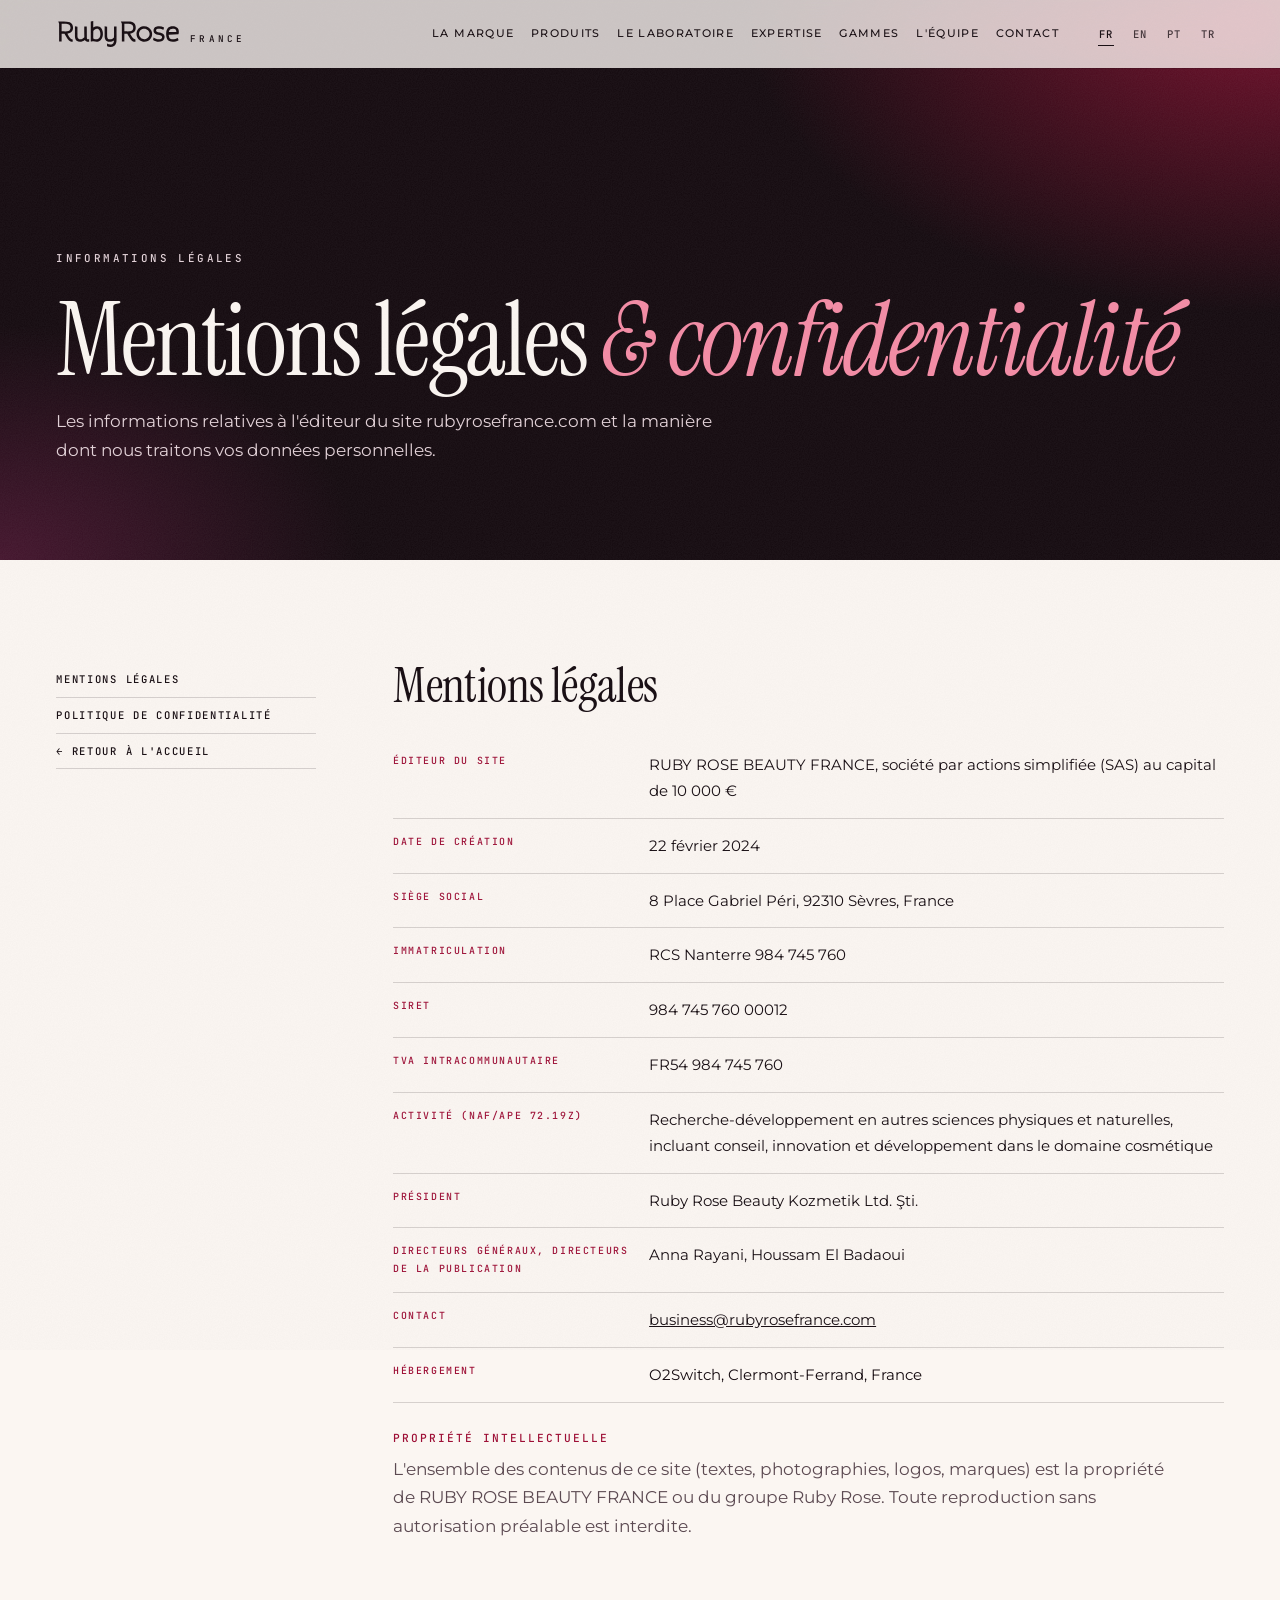
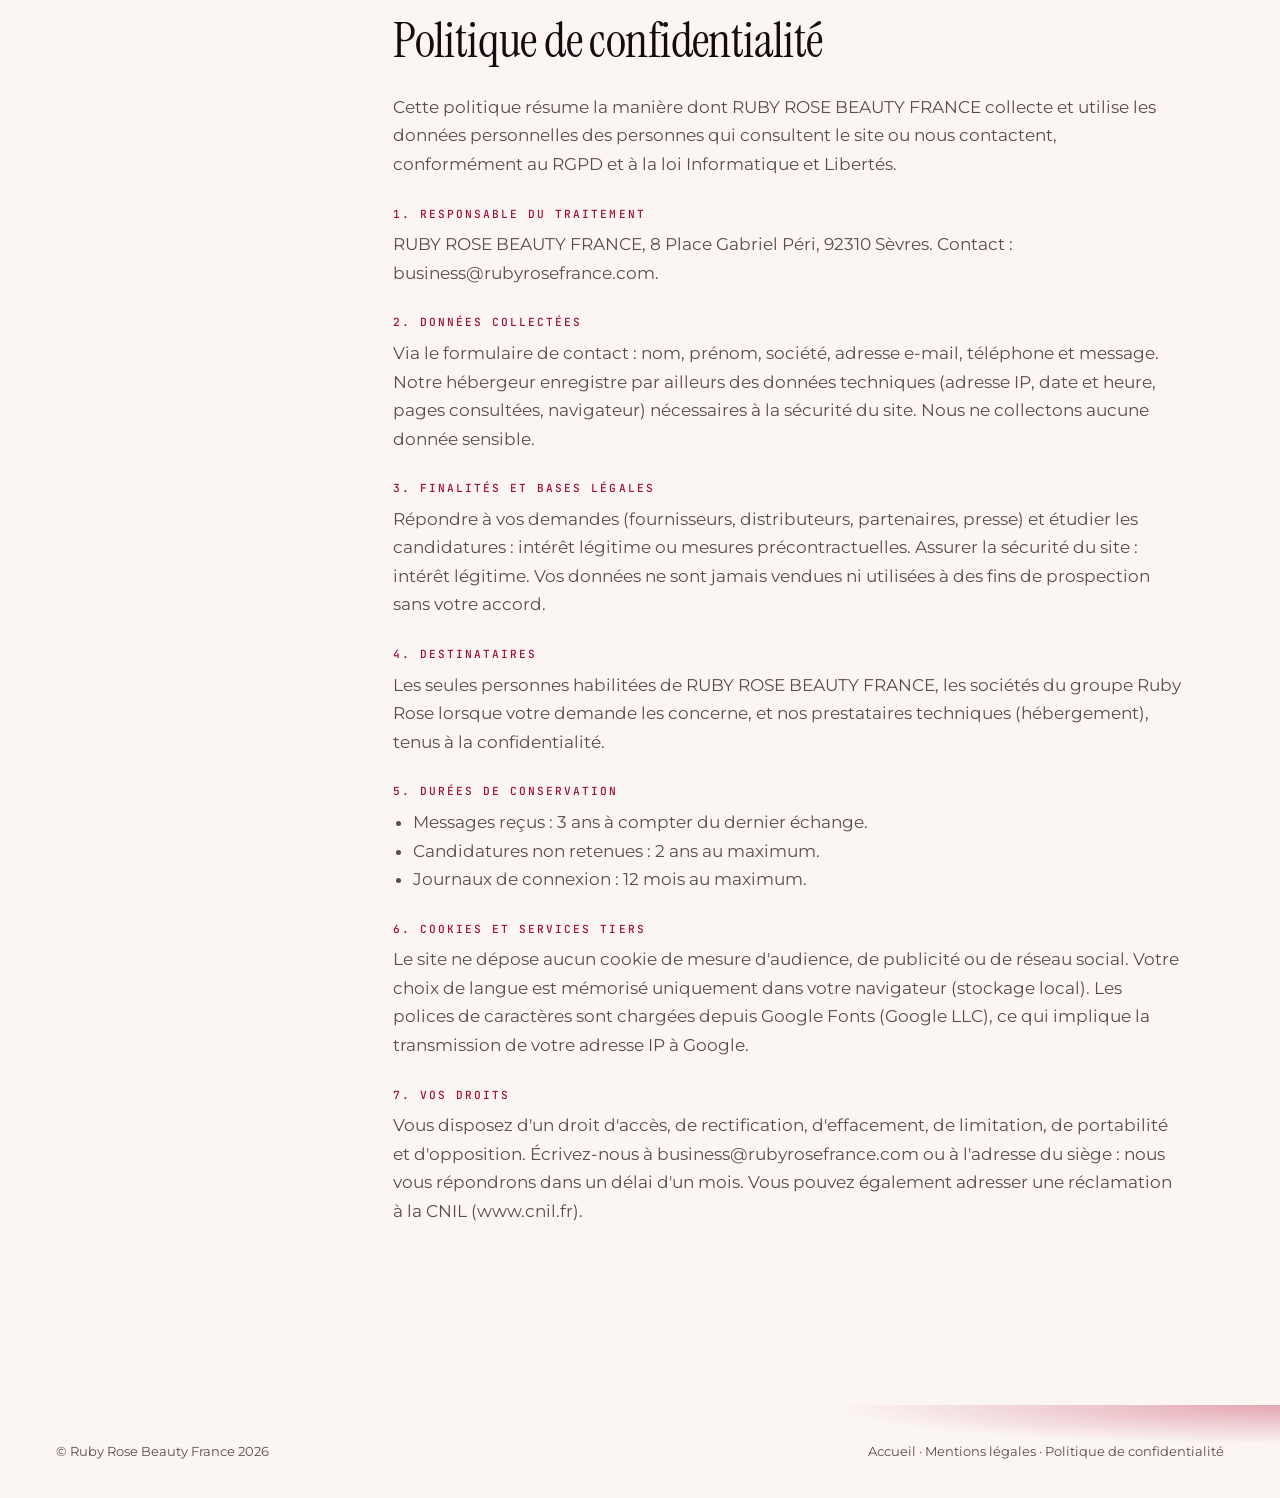
==== commit db856d53: ""Suivre" bölümünden LinkedIn ve Instagram bağlantıları kaldırıldı; gizlilik metni güncellendi Co-Aut" ====
--- a/rubyrose-site/mentions-legales.html
+++ b/rubyrose-site/mentions-legales.html
@@ -124,7 +124,7 @@
           <li data-i18n="lg.p5c">Journaux de connexion&nbsp;: 12 mois au maximum.</li>
         </ul>
         <h3 data-i18n="lg.p6.t">6. Cookies et services tiers</h3>
-        <p data-i18n="lg.p6">Le site ne dépose aucun cookie de mesure d'audience, de publicité ou de réseau social. Votre choix de langue est mémorisé uniquement dans votre navigateur (stockage local). Les polices de caractères sont chargées depuis Google Fonts (Google LLC), ce qui implique la transmission de votre adresse IP à Google. Les liens vers LinkedIn et Instagram ne chargent aucun contenu tant que vous ne cliquez pas.</p>
+        <p data-i18n="lg.p6">Le site ne dépose aucun cookie de mesure d'audience, de publicité ou de réseau social. Votre choix de langue est mémorisé uniquement dans votre navigateur (stockage local). Les polices de caractères sont chargées depuis Google Fonts (Google LLC), ce qui implique la transmission de votre adresse IP à Google.</p>
         <h3 data-i18n="lg.p7.t">7. Vos droits</h3>
         <p data-i18n="lg.p7">Vous disposez d'un droit d'accès, de rectification, d'effacement, de limitation, de portabilité et d'opposition. Écrivez-nous à business@rubyrosefrance.com ou à l'adresse du siège&nbsp;: nous vous répondrons dans un délai d'un mois. Vous pouvez également adresser une réclamation à la CNIL (www.cnil.fr).</p>
       </section>
@@ -142,7 +142,7 @@
 </footer>
 
 <script type="application/json" id="i18n">
-{"fr":{"ui.close":"Fermer le menu"},"en":{"ui.skip":"Skip to content","ui.home":"Ruby Rose France — home","ui.mainnav":"Main navigation","ui.lang":"Language","ui.open":"Open menu","ui.close":"Close menu","nav.brand":"The brand","nav.lab":"The laboratory","nav.expertise":"Expertise","nav.ranges":"Ranges","nav.team":"The team","nav.contact":"Contact","nav.cta":"Request a sample","ft.legal":"Legal notice","ct.privacy":"Privacy policy","lg.metaTitle":"Legal notice & privacy — Ruby Rose France","lg.metaDesc":"Legal notice and privacy policy of RUBY ROSE BEAUTY FRANCE SAS, 8 Place Gabriel Péri, 92310 Sèvres, France.","lg.eyebrow":"Legal information","lg.title":"Legal notice <em>&amp; privacy<\/em>","lg.intro":"Information about the publisher of rubyrosefrance.com and how we process your personal data.","lg.toc":"Contents","lg.s1":"Legal notice","lg.s2":"Privacy policy","lg.back":"← Back to home","lg.home":"Home","lg.k.publisher":"Website publisher","lg.v.publisher":"RUBY ROSE BEAUTY FRANCE, simplified joint-stock company (SAS) with share capital of €10,000","lg.k.created":"Date of incorporation","lg.v.created":"22 February 2024","lg.k.hq":"Registered office","lg.k.rcs":"Registration","lg.v.rcs":"Nanterre Trade and Companies Register (RCS) 984 745 760","lg.k.vat":"EU VAT number","lg.k.naf":"Activity (NAF/APE 72.19Z)","lg.v.naf":"Research and development in other physical and natural sciences, including consulting, innovation and development in the cosmetics field","lg.k.pres":"President","lg.k.dir":"Managing directors, publication directors","lg.k.contact":"Contact","lg.k.host":"Hosting","lg.ip.t":"Intellectual property","lg.ip":"All content on this website (texts, photographs, logos, trademarks) is the property of RUBY ROSE BEAUTY FRANCE or the Ruby Rose group. Any reproduction without prior authorisation is prohibited.","lg.p.intro":"This policy summarises how RUBY ROSE BEAUTY FRANCE collects and uses the personal data of people who visit the website or contact us, in accordance with the GDPR and the French Data Protection Act.","lg.p1.t":"1. Data controller","lg.p1":"RUBY ROSE BEAUTY FRANCE, 8 Place Gabriel Péri, 92310 Sèvres, France. Contact: business@rubyrosefrance.com.","lg.p2.t":"2. Data collected","lg.p2":"Through the contact form: last name, first name, company, email address, phone number and message. Our host also records technical data (IP address, date and time, pages viewed, browser) needed for website security. We do not collect any sensitive data.","lg.p3.t":"3. Purposes and legal bases","lg.p3":"Answering your enquiries (suppliers, distributors, partners, press) and reviewing applications: legitimate interest or pre-contractual measures. Keeping the website secure: legitimate interest. Your data is never sold or used for marketing without your consent.","lg.p4.t":"4. Recipients","lg.p4":"Only authorised staff of RUBY ROSE BEAUTY FRANCE, Ruby Rose group companies when your enquiry concerns them, and our technical service providers (hosting), all bound by confidentiality.","lg.p5.t":"5. Retention periods","lg.p5a":"Messages received: 3 years from our last exchange.","lg.p5b":"Unsuccessful applications: 2 years maximum.","lg.p5c":"Connection logs: 12 months maximum.","lg.p6.t":"6. Cookies and third-party services","lg.p6":"The website sets no analytics, advertising or social-media cookies. Your language choice is stored only in your browser (local storage). Fonts are loaded from Google Fonts (Google LLC), which means your IP address is sent to Google. Links to LinkedIn and Instagram load no content until you click them.","lg.p7.t":"7. Your rights","lg.p7":"You have the right to access, rectify, erase, restrict, port and object to the processing of your data. Write to us at business@rubyrosefrance.com or at our registered office: we will reply within one month. You may also lodge a complaint with the CNIL (www.cnil.fr).","nav.products":"Products"},"pt":{"ui.skip":"Ir para o conteúdo","ui.home":"Ruby Rose France — início","ui.mainnav":"Navegação principal","ui.lang":"Idioma","ui.open":"Abrir o menu","ui.close":"Fechar o menu","nav.brand":"A marca","nav.lab":"O laboratório","nav.expertise":"Expertise","nav.ranges":"Linhas","nav.team":"A equipe","nav.contact":"Contato","nav.cta":"Solicitar uma amostra","ft.legal":"Aviso legal","ct.privacy":"Política de privacidade","lg.metaTitle":"Aviso legal e privacidade — Ruby Rose France","lg.metaDesc":"Aviso legal e política de privacidade da RUBY ROSE BEAUTY FRANCE SAS, 8 Place Gabriel Péri, 92310 Sèvres, França.","lg.eyebrow":"Informações legais","lg.title":"Aviso legal <em>&amp; privacidade<\/em>","lg.intro":"Informações sobre o editor do site rubyrosefrance.com e sobre como tratamos seus dados pessoais.","lg.toc":"Sumário","lg.s1":"Aviso legal","lg.s2":"Política de privacidade","lg.back":"← Voltar ao início","lg.home":"Início","lg.k.publisher":"Editor do site","lg.v.publisher":"RUBY ROSE BEAUTY FRANCE, sociedade por ações simplificada (SAS) com capital social de 10.000 €","lg.k.created":"Data de constituição","lg.v.created":"22 de fevereiro de 2024","lg.k.hq":"Sede social","lg.k.rcs":"Registro","lg.v.rcs":"RCS de Nanterre 984 745 760","lg.k.vat":"IVA intracomunitário","lg.k.naf":"Atividade (NAF/APE 72.19Z)","lg.v.naf":"Pesquisa e desenvolvimento em outras ciências físicas e naturais, incluindo consultoria, inovação e desenvolvimento na área cosmética","lg.k.pres":"Presidente","lg.k.dir":"Diretores-gerais, diretores de publicação","lg.k.contact":"Contato","lg.k.host":"Hospedagem","lg.ip.t":"Propriedade intelectual","lg.ip":"Todo o conteúdo deste site (textos, fotografias, logotipos, marcas) é de propriedade da RUBY ROSE BEAUTY FRANCE ou do grupo Ruby Rose. É proibida qualquer reprodução sem autorização prévia.","lg.p.intro":"Esta política resume como a RUBY ROSE BEAUTY FRANCE coleta e utiliza os dados pessoais das pessoas que visitam o site ou entram em contato conosco, em conformidade com o RGPD e a lei francesa de proteção de dados.","lg.p1.t":"1. Controlador dos dados","lg.p1":"RUBY ROSE BEAUTY FRANCE, 8 Place Gabriel Péri, 92310 Sèvres, França. Contato: business@rubyrosefrance.com.","lg.p2.t":"2. Dados coletados","lg.p2":"Pelo formulário de contato: sobrenome, nome, empresa, e-mail, telefone e mensagem. Nosso provedor de hospedagem também registra dados técnicos (endereço IP, data e hora, páginas visitadas, navegador) necessários à segurança do site. Não coletamos nenhum dado sensível.","lg.p3.t":"3. Finalidades e bases legais","lg.p3":"Responder às suas solicitações (fornecedores, distribuidores, parceiros, imprensa) e analisar candidaturas: interesse legítimo ou medidas pré-contratuais. Garantir a segurança do site: interesse legítimo. Seus dados nunca são vendidos nem usados para prospecção sem o seu consentimento.","lg.p4.t":"4. Destinatários","lg.p4":"Apenas as pessoas autorizadas da RUBY ROSE BEAUTY FRANCE, as empresas do grupo Ruby Rose quando a sua solicitação lhes disser respeito e nossos prestadores técnicos (hospedagem), sujeitos à confidencialidade.","lg.p5.t":"5. Prazos de conservação","lg.p5a":"Mensagens recebidas: 3 anos a partir da última troca.","lg.p5b":"Candidaturas não selecionadas: no máximo 2 anos.","lg.p5c":"Registros de conexão: no máximo 12 meses.","lg.p6.t":"6. Cookies e serviços de terceiros","lg.p6":"O site não utiliza cookies de medição de audiência, publicidade ou redes sociais. Sua escolha de idioma fica salva apenas no seu navegador (armazenamento local). As fontes são carregadas do Google Fonts (Google LLC), o que implica o envio do seu endereço IP ao Google. Os links para o LinkedIn e o Instagram não carregam nenhum conteúdo até que você clique.","lg.p7.t":"7. Seus direitos","lg.p7":"Você tem direito de acesso, retificação, exclusão, limitação, portabilidade e oposição. Escreva para business@rubyrosefrance.com ou para o endereço da sede: responderemos em até um mês. Você também pode apresentar uma reclamação à CNIL (www.cnil.fr).","nav.products":"Produtos"},"tr":{"ui.skip":"İçeriğe geç","ui.home":"Ruby Rose France — ana sayfa","ui.mainnav":"Ana gezinme","ui.lang":"Dil","ui.open":"Menüyü aç","ui.close":"Menüyü kapat","nav.brand":"Marka","nav.lab":"Laboratuvar","nav.expertise":"Uzmanlık","nav.ranges":"Seriler","nav.team":"Ekip","nav.contact":"İletişim","nav.cta":"Numune talep edin","ft.legal":"Yasal bildirim","ct.privacy":"Gizlilik politikası","lg.metaTitle":"Yasal bildirim ve gizlilik — Ruby Rose France","lg.metaDesc":"RUBY ROSE BEAUTY FRANCE SAS’ın yasal bildirimi ve gizlilik politikası, 8 Place Gabriel Péri, 92310 Sèvres, Fransa.","lg.eyebrow":"Yasal bilgiler","lg.title":"Yasal bildirim <em>ve gizlilik<\/em>","lg.intro":"rubyrosefrance.com sitesinin yayıncısına ilişkin bilgiler ve kişisel verilerinizi nasıl işlediğimiz.","lg.toc":"İçindekiler","lg.s1":"Yasal bildirim","lg.s2":"Gizlilik politikası","lg.back":"← Ana sayfaya dön","lg.home":"Ana sayfa","lg.k.publisher":"Site yayıncısı","lg.v.publisher":"RUBY ROSE BEAUTY FRANCE, 10.000 € sermayeli basitleştirilmiş anonim şirket (SAS)","lg.k.created":"Kuruluş tarihi","lg.v.created":"22 Şubat 2024","lg.k.hq":"Merkez adresi","lg.k.rcs":"Ticaret sicili","lg.v.rcs":"Nanterre Ticaret ve Şirketler Sicili (RCS) 984 745 760","lg.k.vat":"AB KDV numarası","lg.k.naf":"Faaliyet (NAF/APE 72.19Z)","lg.v.naf":"Kozmetik alanında danışmanlık, inovasyon ve geliştirme dahil olmak üzere diğer fizik ve doğa bilimlerinde araştırma-geliştirme","lg.k.pres":"Başkan","lg.k.dir":"Genel müdürler, yayın sorumluları","lg.k.contact":"İletişim","lg.k.host":"Barındırma","lg.ip.t":"Fikrî mülkiyet","lg.ip":"Bu sitedeki tüm içerikler (metinler, fotoğraflar, logolar, markalar) RUBY ROSE BEAUTY FRANCE’a veya Ruby Rose grubuna aittir. Önceden izin alınmadan çoğaltılması yasaktır.","lg.p.intro":"Bu politika, RUBY ROSE BEAUTY FRANCE’ın siteyi ziyaret eden veya bizimle iletişime geçen kişilerin kişisel verilerini GDPR ve Fransız Bilişim ve Özgürlükler Kanunu uyarınca nasıl topladığını ve kullandığını özetler.","lg.p1.t":"1. Veri sorumlusu","lg.p1":"RUBY ROSE BEAUTY FRANCE, 8 Place Gabriel Péri, 92310 Sèvres, Fransa. İletişim: business@rubyrosefrance.com.","lg.p2.t":"2. Toplanan veriler","lg.p2":"İletişim formu aracılığıyla: soyadı, adı, şirket, e-posta adresi, telefon numarası ve mesaj. Barındırma sağlayıcımız ayrıca site güvenliği için gerekli teknik verileri (IP adresi, tarih ve saat, görüntülenen sayfalar, tarayıcı) kaydeder. Hiçbir hassas veri toplamıyoruz.","lg.p3.t":"3. Amaçlar ve hukuki dayanaklar","lg.p3":"Taleplerinize (tedarikçiler, distribütörler, iş ortakları, basın) yanıt vermek ve iş başvurularını değerlendirmek: meşru menfaat veya sözleşme öncesi tedbirler. Site güvenliğini sağlamak: meşru menfaat. Verileriniz asla satılmaz ve onayınız olmadan pazarlama amacıyla kullanılmaz.","lg.p4.t":"4. Alıcılar","lg.p4":"Yalnızca RUBY ROSE BEAUTY FRANCE’ın yetkili personeli, talebiniz kendilerini ilgilendirdiğinde Ruby Rose grubu şirketleri ve gizlilik yükümlülüğü altındaki teknik hizmet sağlayıcılarımız (barındırma).","lg.p5.t":"5. Saklama süreleri","lg.p5a":"Alınan mesajlar: son yazışmadan itibaren 3 yıl.","lg.p5b":"Olumsuz sonuçlanan başvurular: en fazla 2 yıl.","lg.p5c":"Bağlantı kayıtları: en fazla 12 ay.","lg.p6.t":"6. Çerezler ve üçüncü taraf hizmetleri","lg.p6":"Site hiçbir ölçümleme, reklam veya sosyal medya çerezi kullanmaz. Dil tercihiniz yalnızca tarayıcınızda (yerel depolama) saklanır. Yazı tipleri Google Fonts’tan (Google LLC) yüklenir; bu, IP adresinizin Google’a iletilmesi anlamına gelir. LinkedIn ve Instagram bağlantıları, siz tıklamadıkça hiçbir içerik yüklemez.","lg.p7.t":"7. Haklarınız","lg.p7":"Verilerinize erişim, düzeltme, silme, işlemeyi kısıtlama, taşınabilirlik ve itiraz haklarına sahipsiniz. Bize business@rubyrosefrance.com adresinden veya merkez adresimizden yazın: bir ay içinde yanıt vereceğiz. Ayrıca CNIL’e (www.cnil.fr) şikâyette bulunabilirsiniz.","nav.products":"Ürünler"}}
+{"fr":{"ui.close":"Fermer le menu"},"en":{"ui.skip":"Skip to content","ui.home":"Ruby Rose France — home","ui.mainnav":"Main navigation","ui.lang":"Language","ui.open":"Open menu","ui.close":"Close menu","nav.brand":"The brand","nav.lab":"The laboratory","nav.expertise":"Expertise","nav.ranges":"Ranges","nav.team":"The team","nav.contact":"Contact","nav.cta":"Request a sample","ft.legal":"Legal notice","ct.privacy":"Privacy policy","lg.metaTitle":"Legal notice & privacy — Ruby Rose France","lg.metaDesc":"Legal notice and privacy policy of RUBY ROSE BEAUTY FRANCE SAS, 8 Place Gabriel Péri, 92310 Sèvres, France.","lg.eyebrow":"Legal information","lg.title":"Legal notice <em>&amp; privacy<\/em>","lg.intro":"Information about the publisher of rubyrosefrance.com and how we process your personal data.","lg.toc":"Contents","lg.s1":"Legal notice","lg.s2":"Privacy policy","lg.back":"← Back to home","lg.home":"Home","lg.k.publisher":"Website publisher","lg.v.publisher":"RUBY ROSE BEAUTY FRANCE, simplified joint-stock company (SAS) with share capital of €10,000","lg.k.created":"Date of incorporation","lg.v.created":"22 February 2024","lg.k.hq":"Registered office","lg.k.rcs":"Registration","lg.v.rcs":"Nanterre Trade and Companies Register (RCS) 984 745 760","lg.k.vat":"EU VAT number","lg.k.naf":"Activity (NAF/APE 72.19Z)","lg.v.naf":"Research and development in other physical and natural sciences, including consulting, innovation and development in the cosmetics field","lg.k.pres":"President","lg.k.dir":"Managing directors, publication directors","lg.k.contact":"Contact","lg.k.host":"Hosting","lg.ip.t":"Intellectual property","lg.ip":"All content on this website (texts, photographs, logos, trademarks) is the property of RUBY ROSE BEAUTY FRANCE or the Ruby Rose group. Any reproduction without prior authorisation is prohibited.","lg.p.intro":"This policy summarises how RUBY ROSE BEAUTY FRANCE collects and uses the personal data of people who visit the website or contact us, in accordance with the GDPR and the French Data Protection Act.","lg.p1.t":"1. Data controller","lg.p1":"RUBY ROSE BEAUTY FRANCE, 8 Place Gabriel Péri, 92310 Sèvres, France. Contact: business@rubyrosefrance.com.","lg.p2.t":"2. Data collected","lg.p2":"Through the contact form: last name, first name, company, email address, phone number and message. Our host also records technical data (IP address, date and time, pages viewed, browser) needed for website security. We do not collect any sensitive data.","lg.p3.t":"3. Purposes and legal bases","lg.p3":"Answering your enquiries (suppliers, distributors, partners, press) and reviewing applications: legitimate interest or pre-contractual measures. Keeping the website secure: legitimate interest. Your data is never sold or used for marketing without your consent.","lg.p4.t":"4. Recipients","lg.p4":"Only authorised staff of RUBY ROSE BEAUTY FRANCE, Ruby Rose group companies when your enquiry concerns them, and our technical service providers (hosting), all bound by confidentiality.","lg.p5.t":"5. Retention periods","lg.p5a":"Messages received: 3 years from our last exchange.","lg.p5b":"Unsuccessful applications: 2 years maximum.","lg.p5c":"Connection logs: 12 months maximum.","lg.p6.t":"6. Cookies and third-party services","lg.p6":"The website sets no analytics, advertising or social-media cookies. Your language choice is stored only in your browser (local storage). Fonts are loaded from Google Fonts (Google LLC), which means your IP address is sent to Google.","lg.p7.t":"7. Your rights","lg.p7":"You have the right to access, rectify, erase, restrict, port and object to the processing of your data. Write to us at business@rubyrosefrance.com or at our registered office: we will reply within one month. You may also lodge a complaint with the CNIL (www.cnil.fr).","nav.products":"Products"},"pt":{"ui.skip":"Ir para o conteúdo","ui.home":"Ruby Rose France — início","ui.mainnav":"Navegação principal","ui.lang":"Idioma","ui.open":"Abrir o menu","ui.close":"Fechar o menu","nav.brand":"A marca","nav.lab":"O laboratório","nav.expertise":"Expertise","nav.ranges":"Linhas","nav.team":"A equipe","nav.contact":"Contato","nav.cta":"Solicitar uma amostra","ft.legal":"Aviso legal","ct.privacy":"Política de privacidade","lg.metaTitle":"Aviso legal e privacidade — Ruby Rose France","lg.metaDesc":"Aviso legal e política de privacidade da RUBY ROSE BEAUTY FRANCE SAS, 8 Place Gabriel Péri, 92310 Sèvres, França.","lg.eyebrow":"Informações legais","lg.title":"Aviso legal <em>&amp; privacidade<\/em>","lg.intro":"Informações sobre o editor do site rubyrosefrance.com e sobre como tratamos seus dados pessoais.","lg.toc":"Sumário","lg.s1":"Aviso legal","lg.s2":"Política de privacidade","lg.back":"← Voltar ao início","lg.home":"Início","lg.k.publisher":"Editor do site","lg.v.publisher":"RUBY ROSE BEAUTY FRANCE, sociedade por ações simplificada (SAS) com capital social de 10.000 €","lg.k.created":"Data de constituição","lg.v.created":"22 de fevereiro de 2024","lg.k.hq":"Sede social","lg.k.rcs":"Registro","lg.v.rcs":"RCS de Nanterre 984 745 760","lg.k.vat":"IVA intracomunitário","lg.k.naf":"Atividade (NAF/APE 72.19Z)","lg.v.naf":"Pesquisa e desenvolvimento em outras ciências físicas e naturais, incluindo consultoria, inovação e desenvolvimento na área cosmética","lg.k.pres":"Presidente","lg.k.dir":"Diretores-gerais, diretores de publicação","lg.k.contact":"Contato","lg.k.host":"Hospedagem","lg.ip.t":"Propriedade intelectual","lg.ip":"Todo o conteúdo deste site (textos, fotografias, logotipos, marcas) é de propriedade da RUBY ROSE BEAUTY FRANCE ou do grupo Ruby Rose. É proibida qualquer reprodução sem autorização prévia.","lg.p.intro":"Esta política resume como a RUBY ROSE BEAUTY FRANCE coleta e utiliza os dados pessoais das pessoas que visitam o site ou entram em contato conosco, em conformidade com o RGPD e a lei francesa de proteção de dados.","lg.p1.t":"1. Controlador dos dados","lg.p1":"RUBY ROSE BEAUTY FRANCE, 8 Place Gabriel Péri, 92310 Sèvres, França. Contato: business@rubyrosefrance.com.","lg.p2.t":"2. Dados coletados","lg.p2":"Pelo formulário de contato: sobrenome, nome, empresa, e-mail, telefone e mensagem. Nosso provedor de hospedagem também registra dados técnicos (endereço IP, data e hora, páginas visitadas, navegador) necessários à segurança do site. Não coletamos nenhum dado sensível.","lg.p3.t":"3. Finalidades e bases legais","lg.p3":"Responder às suas solicitações (fornecedores, distribuidores, parceiros, imprensa) e analisar candidaturas: interesse legítimo ou medidas pré-contratuais. Garantir a segurança do site: interesse legítimo. Seus dados nunca são vendidos nem usados para prospecção sem o seu consentimento.","lg.p4.t":"4. Destinatários","lg.p4":"Apenas as pessoas autorizadas da RUBY ROSE BEAUTY FRANCE, as empresas do grupo Ruby Rose quando a sua solicitação lhes disser respeito e nossos prestadores técnicos (hospedagem), sujeitos à confidencialidade.","lg.p5.t":"5. Prazos de conservação","lg.p5a":"Mensagens recebidas: 3 anos a partir da última troca.","lg.p5b":"Candidaturas não selecionadas: no máximo 2 anos.","lg.p5c":"Registros de conexão: no máximo 12 meses.","lg.p6.t":"6. Cookies e serviços de terceiros","lg.p6":"O site não utiliza cookies de medição de audiência, publicidade ou redes sociais. Sua escolha de idioma fica salva apenas no seu navegador (armazenamento local). As fontes são carregadas do Google Fonts (Google LLC), o que implica o envio do seu endereço IP ao Google.","lg.p7.t":"7. Seus direitos","lg.p7":"Você tem direito de acesso, retificação, exclusão, limitação, portabilidade e oposição. Escreva para business@rubyrosefrance.com ou para o endereço da sede: responderemos em até um mês. Você também pode apresentar uma reclamação à CNIL (www.cnil.fr).","nav.products":"Produtos"},"tr":{"ui.skip":"İçeriğe geç","ui.home":"Ruby Rose France — ana sayfa","ui.mainnav":"Ana gezinme","ui.lang":"Dil","ui.open":"Menüyü aç","ui.close":"Menüyü kapat","nav.brand":"Marka","nav.lab":"Laboratuvar","nav.expertise":"Uzmanlık","nav.ranges":"Seriler","nav.team":"Ekip","nav.contact":"İletişim","nav.cta":"Numune talep edin","ft.legal":"Yasal bildirim","ct.privacy":"Gizlilik politikası","lg.metaTitle":"Yasal bildirim ve gizlilik — Ruby Rose France","lg.metaDesc":"RUBY ROSE BEAUTY FRANCE SAS’ın yasal bildirimi ve gizlilik politikası, 8 Place Gabriel Péri, 92310 Sèvres, Fransa.","lg.eyebrow":"Yasal bilgiler","lg.title":"Yasal bildirim <em>ve gizlilik<\/em>","lg.intro":"rubyrosefrance.com sitesinin yayıncısına ilişkin bilgiler ve kişisel verilerinizi nasıl işlediğimiz.","lg.toc":"İçindekiler","lg.s1":"Yasal bildirim","lg.s2":"Gizlilik politikası","lg.back":"← Ana sayfaya dön","lg.home":"Ana sayfa","lg.k.publisher":"Site yayıncısı","lg.v.publisher":"RUBY ROSE BEAUTY FRANCE, 10.000 € sermayeli basitleştirilmiş anonim şirket (SAS)","lg.k.created":"Kuruluş tarihi","lg.v.created":"22 Şubat 2024","lg.k.hq":"Merkez adresi","lg.k.rcs":"Ticaret sicili","lg.v.rcs":"Nanterre Ticaret ve Şirketler Sicili (RCS) 984 745 760","lg.k.vat":"AB KDV numarası","lg.k.naf":"Faaliyet (NAF/APE 72.19Z)","lg.v.naf":"Kozmetik alanında danışmanlık, inovasyon ve geliştirme dahil olmak üzere diğer fizik ve doğa bilimlerinde araştırma-geliştirme","lg.k.pres":"Başkan","lg.k.dir":"Genel müdürler, yayın sorumluları","lg.k.contact":"İletişim","lg.k.host":"Barındırma","lg.ip.t":"Fikrî mülkiyet","lg.ip":"Bu sitedeki tüm içerikler (metinler, fotoğraflar, logolar, markalar) RUBY ROSE BEAUTY FRANCE’a veya Ruby Rose grubuna aittir. Önceden izin alınmadan çoğaltılması yasaktır.","lg.p.intro":"Bu politika, RUBY ROSE BEAUTY FRANCE’ın siteyi ziyaret eden veya bizimle iletişime geçen kişilerin kişisel verilerini GDPR ve Fransız Bilişim ve Özgürlükler Kanunu uyarınca nasıl topladığını ve kullandığını özetler.","lg.p1.t":"1. Veri sorumlusu","lg.p1":"RUBY ROSE BEAUTY FRANCE, 8 Place Gabriel Péri, 92310 Sèvres, Fransa. İletişim: business@rubyrosefrance.com.","lg.p2.t":"2. Toplanan veriler","lg.p2":"İletişim formu aracılığıyla: soyadı, adı, şirket, e-posta adresi, telefon numarası ve mesaj. Barındırma sağlayıcımız ayrıca site güvenliği için gerekli teknik verileri (IP adresi, tarih ve saat, görüntülenen sayfalar, tarayıcı) kaydeder. Hiçbir hassas veri toplamıyoruz.","lg.p3.t":"3. Amaçlar ve hukuki dayanaklar","lg.p3":"Taleplerinize (tedarikçiler, distribütörler, iş ortakları, basın) yanıt vermek ve iş başvurularını değerlendirmek: meşru menfaat veya sözleşme öncesi tedbirler. Site güvenliğini sağlamak: meşru menfaat. Verileriniz asla satılmaz ve onayınız olmadan pazarlama amacıyla kullanılmaz.","lg.p4.t":"4. Alıcılar","lg.p4":"Yalnızca RUBY ROSE BEAUTY FRANCE’ın yetkili personeli, talebiniz kendilerini ilgilendirdiğinde Ruby Rose grubu şirketleri ve gizlilik yükümlülüğü altındaki teknik hizmet sağlayıcılarımız (barındırma).","lg.p5.t":"5. Saklama süreleri","lg.p5a":"Alınan mesajlar: son yazışmadan itibaren 3 yıl.","lg.p5b":"Olumsuz sonuçlanan başvurular: en fazla 2 yıl.","lg.p5c":"Bağlantı kayıtları: en fazla 12 ay.","lg.p6.t":"6. Çerezler ve üçüncü taraf hizmetleri","lg.p6":"Site hiçbir ölçümleme, reklam veya sosyal medya çerezi kullanmaz. Dil tercihiniz yalnızca tarayıcınızda (yerel depolama) saklanır. Yazı tipleri Google Fonts’tan (Google LLC) yüklenir; bu, IP adresinizin Google’a iletilmesi anlamına gelir.","lg.p7.t":"7. Haklarınız","lg.p7":"Verilerinize erişim, düzeltme, silme, işlemeyi kısıtlama, taşınabilirlik ve itiraz haklarına sahipsiniz. Bize business@rubyrosefrance.com adresinden veya merkez adresimizden yazın: bir ay içinde yanıt vereceğiz. Ayrıca CNIL’e (www.cnil.fr) şikâyette bulunabilirsiniz.","nav.products":"Ürünler"}}
 </script>
 </body>
 </html>
